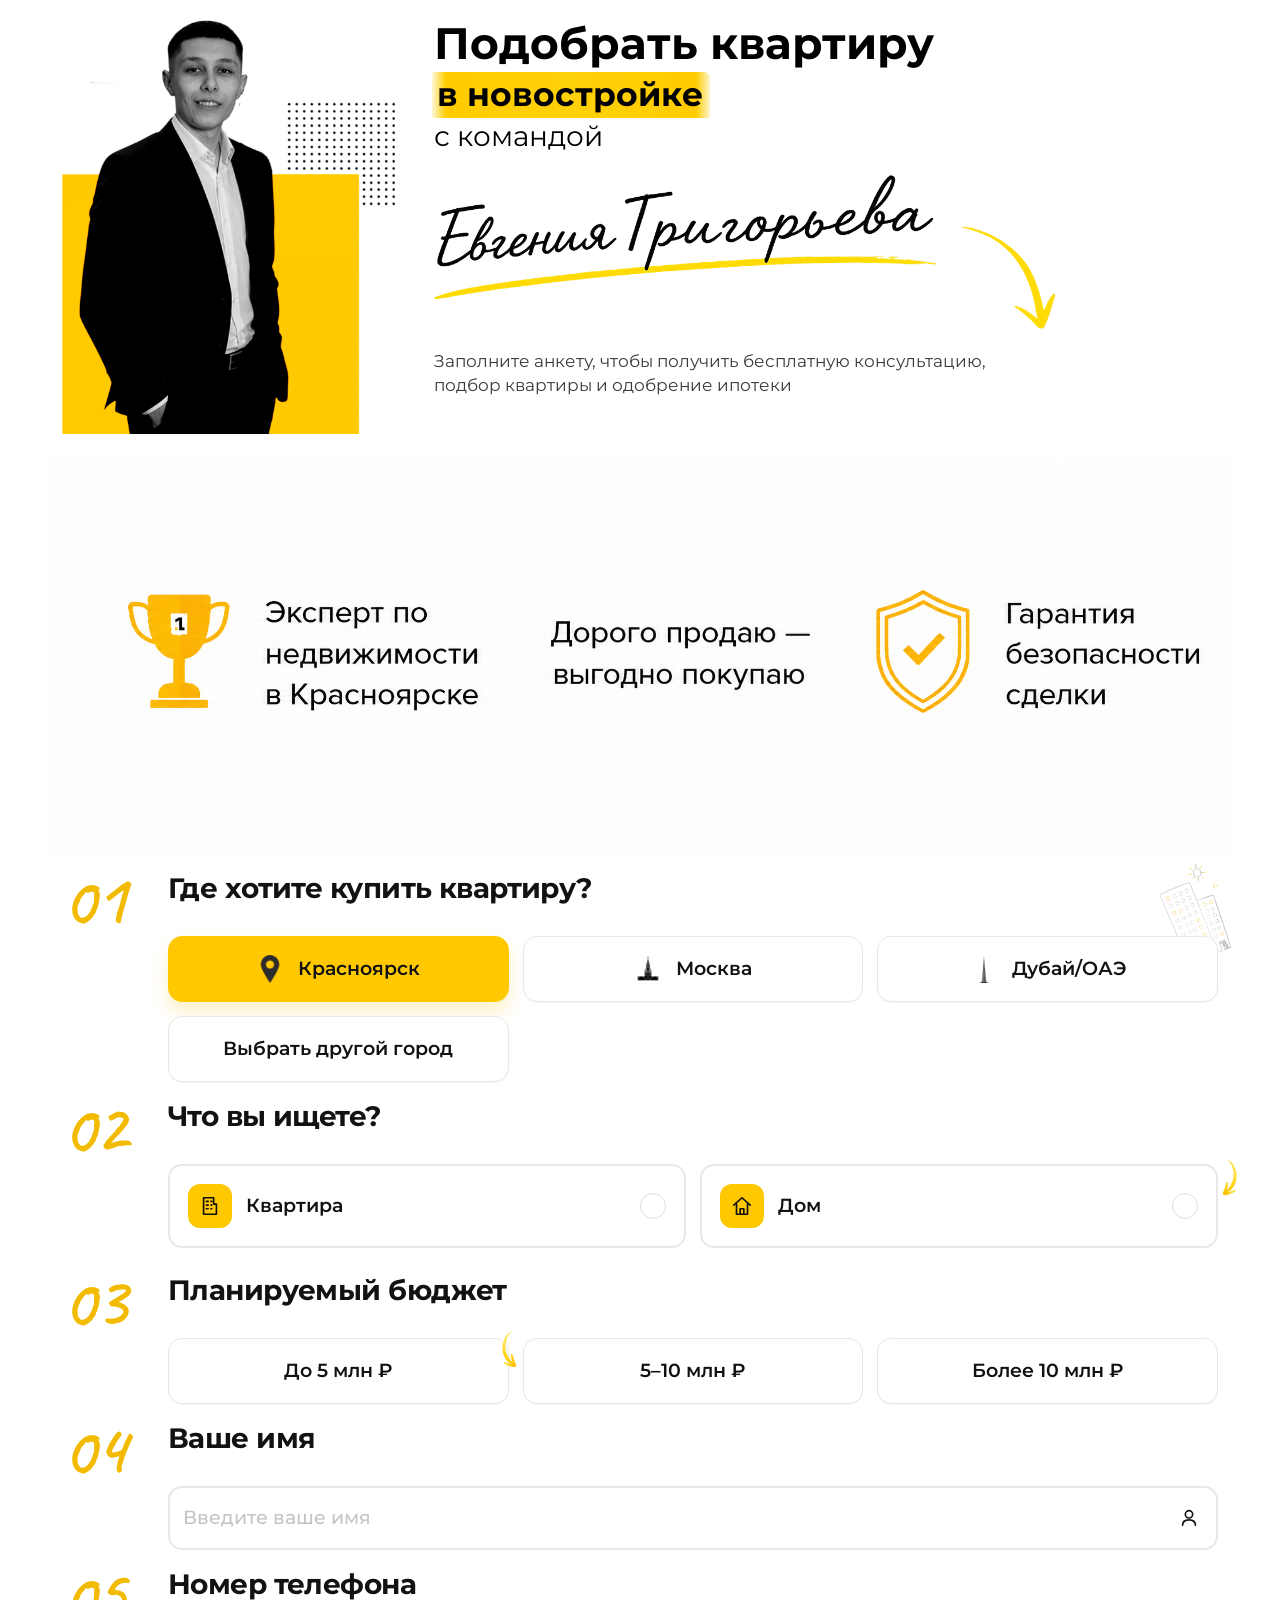
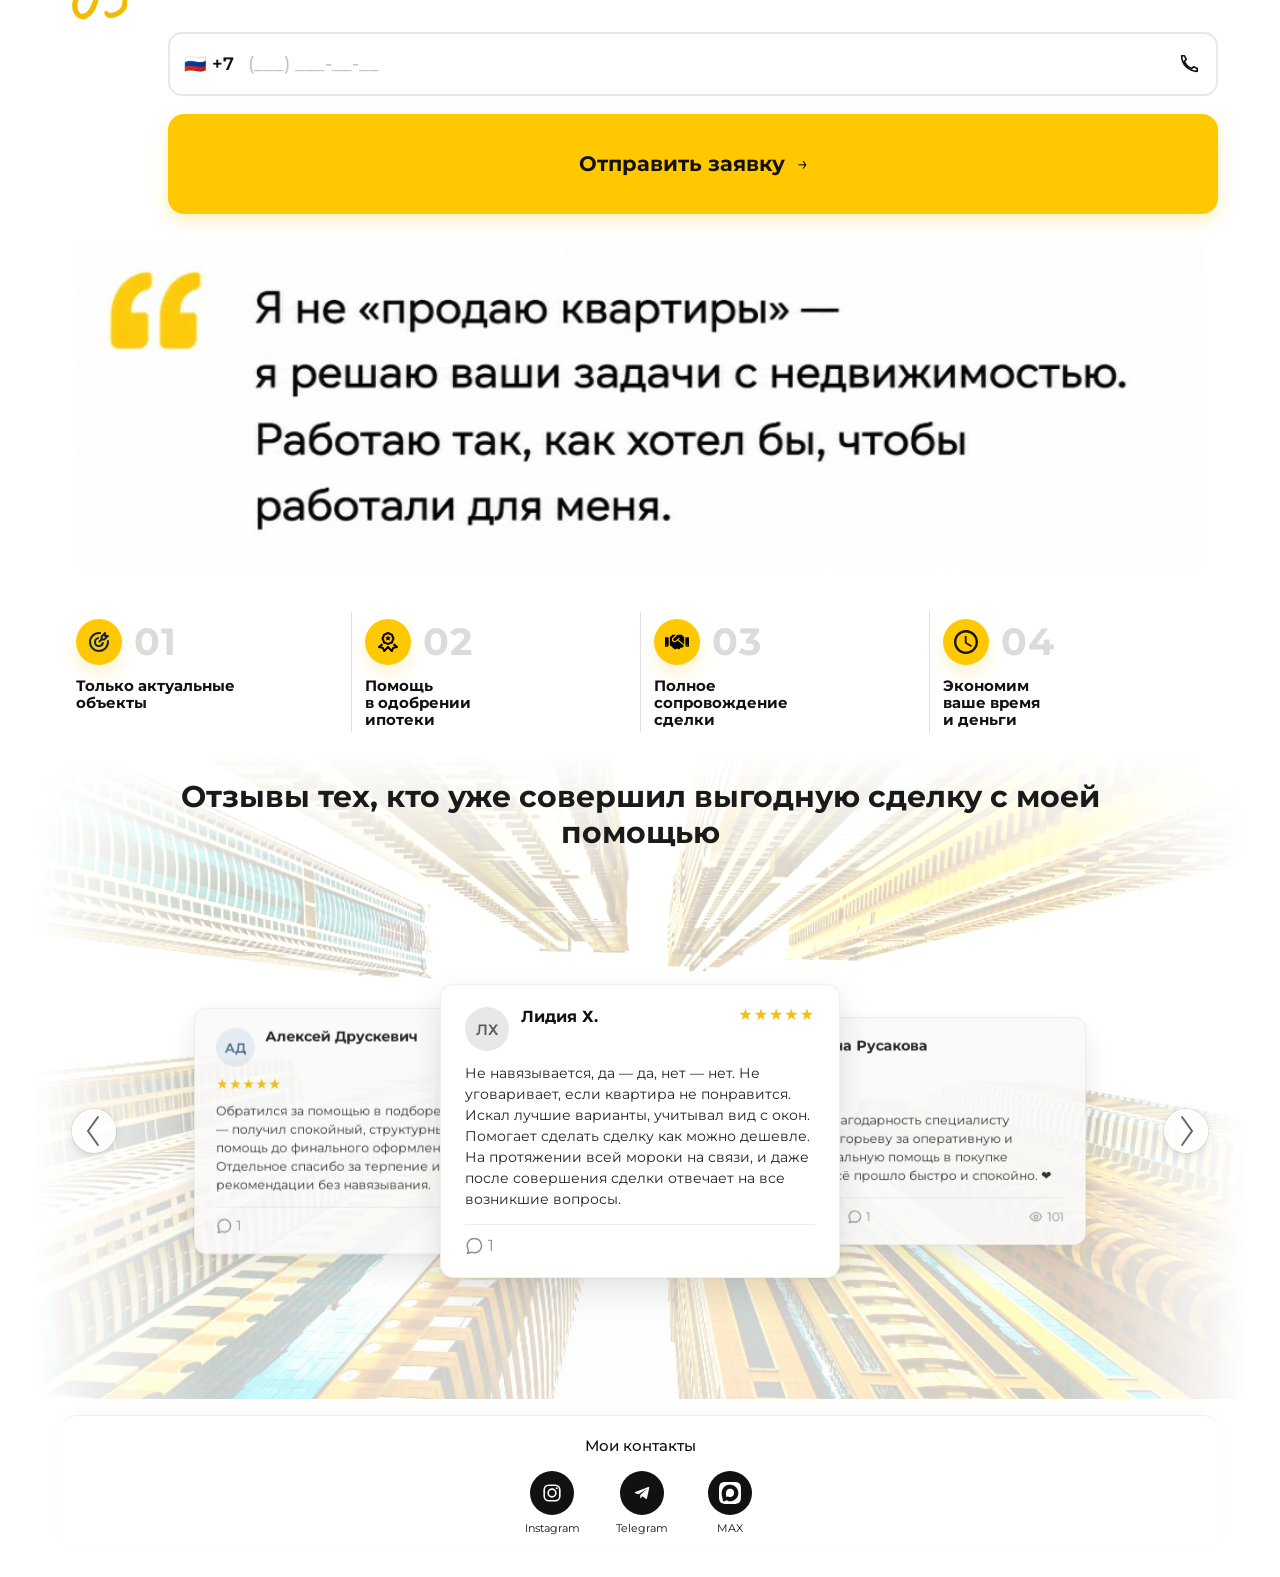
==== index.html @ 6c5fbf61 "Remove unnecessary metadata and timestamps from review cards in index.html; update decorative images" ====
<!doctype html>
<html lang="ru">
  <head>
    <meta charset="UTF-8" />
    <meta name="viewport" content="width=device-width, initial-scale=1" />
    <meta name="theme-color" content="#ffc800" />
    <meta name="apple-mobile-web-app-capable" content="yes" />
    <meta name="apple-mobile-web-app-title" content="agency" />
    <title>Новостройки К</title>
    <link
      rel="icon"
      href="assets/icons/favicon-32x32.png"
      sizes="32x32"
      type="image/png"
    />
    <link
      rel="icon"
      href="assets/icons/favicon-16x16.png"
      sizes="16x16"
      type="image/png"
    />
    <link
      rel="apple-touch-icon"
      href="assets/icons/apple-touch-icon.png"
      sizes="180x180"
    />
    <link rel="manifest" href="manifest.json" />
    <link rel="preconnect" href="https://fonts.bunny.net" />
    <link
      href="https://fonts.bunny.net/css?family=montserrat:400,500,600,700,800|caveat:500,600&display=swap"
      rel="stylesheet"
    />
    <link rel="stylesheet" href="style.css" />
  </head>
  <body>
    <main class="page">
      <section class="hero" aria-label="Вводный блок">
        <img
          src="photo.png"
          class="hero-img"
          alt="Евгений Григорьев, специалист по недвижимости"
        />

        <div class="hero-lead">
          <h1 class="hero-title" id="page-title">
            <span class="hero-title__row hero-title__row--bold"
              >Подобрать квартиру</span
            >
            <span class="hero-title__row">
              <span class="hero-title__mark">в новостройке</span>
            </span>
            <span class="hero-title__row hero-title__row--reg">с командой</span>
          </h1>

          <div class="title-pict">
            <img
              src="title.png"
              class="caption-title"
              width="1086"
              height="270"
              alt="Евгения Григорьева"
            />
          </div>

          <p class="desc">
            Заполните анкету, чтобы получить бесплатную консультацию, подбор
            квартиры и одобрение ипотеки
          </p>
        </div>
      </section>

      <section class="trust-bar" aria-label="Преимущества специалиста">
        <img
          class="trust-bar__img"
          src="assets/decor/trust-bar.png"
          width="1024"
          height="195"
          alt="Эксперт по недвижимости в Красноярске. Работаю в компании №1 — Этажи. Гарантия безопасности сделки."
        />
      </section>

      <div class="layout">
        <form class="quiz" id="quiz-form">
          <input
            type="text"
            name="_gotcha"
            class="honeypot"
            tabindex="-1"
            autocomplete="off"
            aria-hidden="true"
          />
          <section class="question">
            <img
              class="decor decor--building"
              src="assets/decor/building.png"
              alt=""
              aria-hidden="true"
            />
            <div class="question__number">
              01
              <img
                class="question__wave"
                src="assets/decor/wave-line.png"
                alt=""
                aria-hidden="true"
              />
            </div>
            <h2>Где хотите купить квартиру?</h2>
            <div class="options options--stack" data-group="city">
              <button
                class="option is-active"
                type="button"
                data-value="Красноярск"
              >
                <img
                  class="option__icon"
                  src="assets/icons/city-pin.png"
                  width="22"
                  height="22"
                  alt=""
                  aria-hidden="true"
                />
                <span>Красноярск</span>
              </button>
              <button class="option" type="button" data-value="Москва">
                <img
                  class="option__icon"
                  src="assets/icons/city-moscow.png"
                  width="22"
                  height="22"
                  alt=""
                  aria-hidden="true"
                />
                <span>Москва</span>
              </button>
              <button class="option" type="button" data-value="Дубай/ОАЭ">
                <img
                  class="option__icon"
                  src="assets/icons/city-dubai.png"
                  width="22"
                  height="22"
                  alt=""
                  aria-hidden="true"
                />
                <span>Дубай/ОАЭ</span>
              </button>
              <button class="option" type="button" data-value="custom">
                Выбрать другой город
              </button>
              <div class="city-custom" id="city-custom" hidden>
                <div class="city-autocomplete">
                  <input
                    id="city-input"
                    class="city-autocomplete__input"
                    type="text"
                    placeholder="Начните вводить город..."
                    autocomplete="off"
                    aria-autocomplete="list"
                    aria-controls="city-suggestions"
                    aria-expanded="false"
                  />
                  <ul
                    class="city-suggestions"
                    id="city-suggestions"
                    role="listbox"
                    hidden
                  ></ul>
                </div>
              </div>
            </div>
          </section>

          <section class="question question--type">
            <div class="question__number">
              02
              <img
                class="question__wave"
                src="assets/decor/wave-line.png"
                alt=""
                aria-hidden="true"
              />
            </div>
            <h2>Что вы ищете?</h2>
            <div class="options options--cards" data-group="type">
              <div class="type-column">
                <button class="type-card" type="button" data-value="Квартира">
                  <span class="type-card__icon" aria-hidden="true">
                    <svg viewBox="0 0 24 24">
                      <path
                        d="M5 21V3h11v7h3v11H5Zm3-14h2M8 11h2m-2 4h2m3-8h1m-1 4h1m-1 4h1"
                      />
                    </svg>
                  </span>
                  <span>Квартира</span>
                  <span class="radio" aria-hidden="true">
                    <svg viewBox="0 0 20 20">
                      <path
                        fill="currentColor"
                        d="M8.2 13.6 4.9 10.3l1.1-1.1 2.2 2.2 5-5 1.1 1.1-6.1 6.1Z"
                      />
                    </svg>
                  </span>
                </button>
                <div class="type-sub" data-group="type-sub-apartment">
                  <div class="type-sub__inner">
                    <button
                      class="option"
                      type="button"
                      data-value="Вторичное жильё"
                    >
                      Вторичное жильё
                    </button>
                    <button
                      class="option"
                      type="button"
                      data-value="Новостройка"
                    >
                      Новостройка
                    </button>
                  </div>
                </div>
              </div>
              <div class="type-column">
                <button class="type-card" type="button" data-value="Дом">
                  <span class="type-card__icon" aria-hidden="true">
                    <svg viewBox="0 0 24 24">
                      <path d="m3 11 9-8 9 8M6 9v12h12V9M10 21v-6h4v6" />
                    </svg>
                  </span>
                  <span>Дом</span>
                  <span class="radio" aria-hidden="true">
                    <svg viewBox="0 0 20 20">
                      <path
                        fill="currentColor"
                        d="M8.2 13.6 4.9 10.3l1.1-1.1 2.2 2.2 5-5 1.1 1.1-6.1 6.1Z"
                      />
                    </svg>
                  </span>
                  <img
                    class="type-card__arrow type-card__arrow--right"
                    src="assets/decor/arrow.png"
                    alt=""
                    aria-hidden="true"
                  />
                </button>
                <div class="type-sub" data-group="type-sub-house">
                  <div class="type-sub__inner">
                    <button
                      class="option"
                      type="button"
                      data-value="Готовый дом"
                    >
                      Готовый дом
                    </button>
                    <button
                      class="option"
                      type="button"
                      data-value="ИЖС Строительство"
                    >
                      ИЖС Строительство
                    </button>
                  </div>
                </div>
              </div>
            </div>
          </section>

          <section class="question">
            <div class="question__number">
              03
              <img
                class="question__wave"
                src="assets/decor/wave-line.png"
                alt=""
                aria-hidden="true"
              />
            </div>
            <h2>Планируемый бюджет</h2>
            <div class="options options--stack" data-group="budget">
              <button class="option" type="button" data-value="До 5 млн ₽">
                До 5 млн ₽
              </button>
              <div class="budget-option">
                <img
                  class="budget-option__arrow"
                  src="assets/decor/arrow.png"
                  alt=""
                  aria-hidden="true"
                />
                <button class="option" type="button" data-value="5–10 млн ₽">
                  5–10 млн ₽
                </button>
              </div>
              <button class="option" type="button" data-value="Более 10 млн ₽">
                Более 10 млн ₽
              </button>
            </div>
          </section>

          <section class="question question--field">
            <div class="question__number">
              04
              <img
                class="question__wave"
                src="assets/decor/wave-line.png"
                alt=""
                aria-hidden="true"
              />
            </div>
            <h2><label for="name">Ваше имя</label></h2>
            <div class="input-wrap">
              <input
                id="name"
                name="name"
                type="text"
                placeholder="Введите ваше имя"
                autocomplete="name"
                required
              />
              <svg viewBox="0 0 24 24" aria-hidden="true">
                <path
                  d="M12 12a4 4 0 1 0 0-8 4 4 0 0 0 0 8Zm-7 8c0-4 3-6 7-6s7 2 7 6"
                />
              </svg>
            </div>
          </section>

          <section class="question question--field">
            <div class="question__number">
              05
              <img
                class="question__wave"
                src="assets/decor/wave-line.png"
                alt=""
                aria-hidden="true"
              />
            </div>
            <h2><label for="phone">Номер телефона</label></h2>
            <div class="input-wrap input-wrap--phone">
              <span class="flag" aria-hidden="true">🇷🇺</span>
              <span class="prefix">+7</span>
              <input
                id="phone"
                name="phone"
                type="tel"
                placeholder="(___) ___-__-__"
                inputmode="tel"
                autocomplete="tel"
                required
              />
              <svg viewBox="0 0 24 24" aria-hidden="true">
                <path
                  d="M7 3H4c0 9.4 7.6 17 17 17v-3l-4-2-2 2c-3.6-1.4-6.6-4.4-8-8l2-2-2-4Z"
                />
              </svg>
            </div>
          </section>

          <div class="form-actions">
            <button class="submit" type="submit">
              <span>Отправить заявку</span>
              <span aria-hidden="true">→</span>
            </button>
          </div>
        </form>
      </div>

      <section class="quote-card" aria-label="Цитата специалиста">
        <img
          class="quote-card__img"
          src="assets/decor/quote-card.png"
          width="1024"
          height="314"
          alt="Я не «продаю квартиры» — я решаю ваши задачи с недвижимостью. Работаю так, как хотел бы, чтобы работали для меня."
        />
      </section>

      <section class="benefits" aria-label="Преимущества">
        <div class="benefits__grid">
          <div class="benefit">
            <div class="benefit__top">
              <span class="benefit__icon" aria-hidden="true">
                <img
                  src="assets/icons/benefit-01-target.svg"
                  width="22"
                  height="22"
                  alt=""
                />
              </span>
              <span class="benefit__num" aria-hidden="true">01</span>
            </div>
            <div class="benefit__text">Только актуальные<br />объекты</div>
          </div>

          <div class="benefit">
            <div class="benefit__top">
              <span class="benefit__icon" aria-hidden="true">
                <img
                  src="assets/icons/benefit-02-award.svg"
                  width="22"
                  height="22"
                  alt=""
                />
              </span>
              <span class="benefit__num" aria-hidden="true">02</span>
            </div>
            <div class="benefit__text">
              Помощь<br />в одобрении<br />ипотеки
            </div>
          </div>

          <div class="benefit">
            <div class="benefit__top">
              <span class="benefit__icon" aria-hidden="true">
                <img
                  src="assets/icons/benefit-03-handshake.svg"
                  width="22"
                  height="22"
                  alt=""
                />
              </span>
              <span class="benefit__num" aria-hidden="true">03</span>
            </div>
            <div class="benefit__text">
              Полное<br />сопровождение<br />сделки
            </div>
          </div>

          <div class="benefit">
            <div class="benefit__top">
              <span class="benefit__icon" aria-hidden="true">
                <img
                  src="assets/icons/benefit-04-clock.svg"
                  width="22"
                  height="22"
                  alt=""
                />
              </span>
              <span class="benefit__num" aria-hidden="true">04</span>
            </div>
            <div class="benefit__text">
              Экономим<br />ваше время<br />и деньги
            </div>
          </div>
        </div>
      </section>

      <section class="reviews" aria-labelledby="reviews-heading">
        <div class="reviews__shell">
          <div
            class="reviews__bg"
            style="
              background-image: url(&quot;assets/reviews/bg-buildings.png&quot;);
            "
            aria-hidden="true"
          ></div>
          <div class="reviews__overlay" aria-hidden="true"></div>

          <div class="reviews__content">
            <h2 id="reviews-heading" class="reviews__heading">
              Отзывы тех, кто уже совершил выгодную сделку с моей помощью
            </h2>

            <div class="reviews__carousel" data-reviews-carousel>
              <div class="reviews__stage">
                <div
                  class="reviews__viewport"
                  id="reviews-viewport"
                  data-reviews-viewport
                  tabindex="0"
                  role="region"
                  aria-roledescription="carousel"
                  aria-label="Отзывы клиентов"
                >
                  <div class="reviews__track" data-reviews-track>
                    <article
                      class="review-card"
                      data-review-index="0"
                      aria-roledescription="slide"
                    >
                      <header class="review-card__head">
                        <div
                          class="review-card__avatar"
                          style="--avatar-bg: #e8e8e8; --avatar-fg: #5c5c5c"
                        >
                          ЛХ
                        </div>
                        <div class="review-card__who">
                          <div class="review-card__name">Лидия Х.</div>
                        </div>
                        <div
                          class="review-card__stars"
                          aria-label="Оценка 5 из 5"
                        >
                          ★★★★★
                        </div>
                      </header>
                      <p class="review-card__text">
                        Не навязывается, да — да, нет — нет. Не уговаривает,
                        если квартира не понравится. Искал лучшие варианты,
                        учитывал вид с окон. Помогает сделать сделку как можно
                        дешевле. На протяжении всей мороки на связи, и даже
                        после совершения сделки отвечает на все возникшие
                        вопросы.
                      </p>
                      <footer class="review-card__foot">
                        <span class="review-card__comments" aria-hidden="true">
                          <svg
                            width="18"
                            height="18"
                            viewBox="0 0 24 24"
                            fill="none"
                            xmlns="http://www.w3.org/2000/svg"
                            aria-hidden="true"
                          >
                            <path
                              fill-rule="evenodd"
                              clip-rule="evenodd"
                              d="M12.5 3C7.8056 3 4.00002 6.80558 4.00002 11.5C4.00002 13.3106 4.56503 14.9863 5.52839 16.3642C5.65702 16.5482 5.72 16.7701 5.70721 16.9942C5.67939 17.4813 5.61054 18.0464 5.4806 18.6961C5.34675 19.3654 5.17843 19.9417 4.99863 20.4321L8.84213 19.4072C9.04566 19.3529 9.26113 19.3643 9.45781 19.4397C10.401 19.8013 11.4262 20 12.5 20C17.1944 20 21 16.1944 21 11.5C21 6.80558 17.1944 3 12.5 3ZM2.28337 21.3026C2.28497 21.3008 2.28815 21.2973 2.2928 21.292C2.30653 21.2764 2.3331 21.2451 2.36973 21.1972C2.44292 21.1015 2.55663 20.939 2.68837 20.7019C2.95112 20.2289 3.28993 19.4515 3.51944 18.3039C3.60229 17.8896 3.65453 17.5251 3.6852 17.2072C2.61921 15.5638 2.00002 13.6029 2.00002 11.5C2.00002 5.70101 6.70103 1 12.5 1C18.299 1 23 5.70101 23 11.5C23 17.299 18.299 22 12.5 22C11.2942 22 10.1339 21.7963 9.05302 21.4208L3.25769 22.9662C2.82058 23.0828 2.35966 22.8914 2.1337 22.4995C1.91001 22.1115 1.97175 21.6227 2.28337 21.3026Z"
                              fill="currentColor"
                            />
                          </svg>
                          <span>1</span>
                        </span>
                      </footer>
                    </article>

                    <article
                      class="review-card"
                      data-review-index="1"
                      aria-roledescription="slide"
                    >
                      <header class="review-card__head">
                        <div
                          class="review-card__avatar review-card__avatar--light"
                          style="--avatar-bg: #d0d0d0; --avatar-fg: #fff"
                        >
                          Е
                        </div>
                        <div class="review-card__who">
                          <div class="review-card__name">Елена Русакова</div>
                        </div>
                      </header>
                      <div class="review-card__rating-row">
                        <div
                          class="review-card__stars review-card__stars--inline"
                        >
                          ★★★★★
                        </div>
                      </div>
                      <p class="review-card__text">
                        Огромная благодарность специалисту Евгению Григорьеву за
                        оперативную и профессиональную помощь в покупке
                        квартиры. Всё прошло быстро и спокойно. ❤️
                      </p>
                      <footer class="review-card__foot review-card__foot--rich">
                        <button
                          type="button"
                          class="review-card__chip"
                          disabled
                        >
                          <svg
                            width="16"
                            height="16"
                            viewBox="0 0 24 24"
                            fill="none"
                            stroke="currentColor"
                            stroke-width="1.6"
                          >
                            <path
                              stroke-linecap="round"
                              stroke-linejoin="round"
                              d="M14 9V5a3 3 0 0 0-3-3l-4 9v11h11.28a2 2 0 0 0 2-1.7l1.38-9a2 2 0 0 0-2-2.3z"
                            />
                            <path
                              stroke-linecap="round"
                              stroke-linejoin="round"
                              d="M7 22H4a2 2 0 0 1-2-2v-7a2 2 0 0 1 2-2h3"
                            />
                          </svg>
                          Полезно
                        </button>
                        <span class="review-card__stat">
                          <svg
                            width="16"
                            height="16"
                            viewBox="0 0 24 24"
                            fill="none"
                            xmlns="http://www.w3.org/2000/svg"
                            aria-hidden="true"
                          >
                            <path
                              fill-rule="evenodd"
                              clip-rule="evenodd"
                              d="M12.5 3C7.8056 3 4.00002 6.80558 4.00002 11.5C4.00002 13.3106 4.56503 14.9863 5.52839 16.3642C5.65702 16.5482 5.72 16.7701 5.70721 16.9942C5.67939 17.4813 5.61054 18.0464 5.4806 18.6961C5.34675 19.3654 5.17843 19.9417 4.99863 20.4321L8.84213 19.4072C9.04566 19.3529 9.26113 19.3643 9.45781 19.4397C10.401 19.8013 11.4262 20 12.5 20C17.1944 20 21 16.1944 21 11.5C21 6.80558 17.1944 3 12.5 3ZM2.28337 21.3026C2.28497 21.3008 2.28815 21.2973 2.2928 21.292C2.30653 21.2764 2.3331 21.2451 2.36973 21.1972C2.44292 21.1015 2.55663 20.939 2.68837 20.7019C2.95112 20.2289 3.28993 19.4515 3.51944 18.3039C3.60229 17.8896 3.65453 17.5251 3.6852 17.2072C2.61921 15.5638 2.00002 13.6029 2.00002 11.5C2.00002 5.70101 6.70103 1 12.5 1C18.299 1 23 5.70101 23 11.5C23 17.299 18.299 22 12.5 22C11.2942 22 10.1339 21.7963 9.05302 21.4208L3.25769 22.9662C2.82058 23.0828 2.35966 22.8914 2.1337 22.4995C1.91001 22.1115 1.97175 21.6227 2.28337 21.3026Z"
                              fill="currentColor"
                            />
                          </svg>
                          1
                        </span>
                        <span class="review-card__stat review-card__stat--push">
                          <svg
                            width="16"
                            height="16"
                            viewBox="0 0 24 24"
                            fill="none"
                            stroke="currentColor"
                            stroke-width="1.6"
                          >
                            <path
                              d="M2 12s4-7 10-7 10 7 10 7-4 7-10 7-10-7-10-7Z"
                            />
                            <circle cx="12" cy="12" r="3" />
                          </svg>
                          101
                        </span>
                      </footer>
                    </article>

                    <article
                      class="review-card"
                      data-review-index="2"
                      aria-roledescription="slide"
                    >
                      <header class="review-card__head">
                        <div
                          class="review-card__avatar"
                          style="--avatar-bg: #f0f0f0; --avatar-fg: #757575"
                        >
                          МВ
                        </div>
                        <div class="review-card__who">
                          <div class="review-card__name">Максим В.</div>
                        </div>
                        <div
                          class="review-card__stars"
                          aria-label="Оценка 5 из 5"
                        >
                          ★★★★★
                        </div>
                      </header>
                      <p class="review-card__text">
                        Всё чётко, по делу и без лишней суеты. Помогли быстро
                        сузить выбор, согласовали просмотры и довели сделку до
                        результата, который мы хотели. Рекомендую.
                      </p>
                      <footer class="review-card__foot">
                        <span class="review-card__comments" aria-hidden="true">
                          <svg
                            width="18"
                            height="18"
                            viewBox="0 0 24 24"
                            fill="none"
                            xmlns="http://www.w3.org/2000/svg"
                            aria-hidden="true"
                          >
                            <path
                              fill-rule="evenodd"
                              clip-rule="evenodd"
                              d="M12.5 3C7.8056 3 4.00002 6.80558 4.00002 11.5C4.00002 13.3106 4.56503 14.9863 5.52839 16.3642C5.65702 16.5482 5.72 16.7701 5.70721 16.9942C5.67939 17.4813 5.61054 18.0464 5.4806 18.6961C5.34675 19.3654 5.17843 19.9417 4.99863 20.4321L8.84213 19.4072C9.04566 19.3529 9.26113 19.3643 9.45781 19.4397C10.401 19.8013 11.4262 20 12.5 20C17.1944 20 21 16.1944 21 11.5C21 6.80558 17.1944 3 12.5 3ZM2.28337 21.3026C2.28497 21.3008 2.28815 21.2973 2.2928 21.292C2.30653 21.2764 2.3331 21.2451 2.36973 21.1972C2.44292 21.1015 2.55663 20.939 2.68837 20.7019C2.95112 20.2289 3.28993 19.4515 3.51944 18.3039C3.60229 17.8896 3.65453 17.5251 3.6852 17.2072C2.61921 15.5638 2.00002 13.6029 2.00002 11.5C2.00002 5.70101 6.70103 1 12.5 1C18.299 1 23 5.70101 23 11.5C23 17.299 18.299 22 12.5 22C11.2942 22 10.1339 21.7963 9.05302 21.4208L3.25769 22.9662C2.82058 23.0828 2.35966 22.8914 2.1337 22.4995C1.91001 22.1115 1.97175 21.6227 2.28337 21.3026Z"
                              fill="currentColor"
                            />
                          </svg>
                          <span>1</span>
                        </span>
                      </footer>
                    </article>

                    <article
                      class="review-card"
                      data-review-index="3"
                      aria-roledescription="slide"
                    >
                      <header class="review-card__head">
                        <div
                          class="review-card__avatar review-card__avatar--light"
                          style="--avatar-bg: #cfcfcf; --avatar-fg: #fff"
                        >
                          Т
                        </div>
                        <div class="review-card__who review-card__who--grow">
                          <div class="review-card__name">Татьяна Краус</div>
                        </div>
                      </header>
                      <div
                        class="review-card__stars review-card__stars--block"
                        aria-label="Оценка 5 из 5"
                      >
                        ★★★★★
                      </div>
                      <p class="review-card__text">
                        Большое спасибо Евгению Александровичу Григорьеву и
                        агентству «Этажи» за успешную продажу квартиры:
                        грамотная оценка объекта, понятная стратегия и
                        сопровождение на каждом шаге.
                      </p>
                    </article>

                    <article
                      class="review-card"
                      data-review-index="4"
                      aria-roledescription="slide"
                    >
                      <header class="review-card__head">
                        <div
                          class="review-card__avatar"
                          style="--avatar-bg: #e8eef5; --avatar-fg: #3d5a80"
                        >
                          АД
                        </div>
                        <div class="review-card__who">
                          <div class="review-card__name">Алексей Друскевич</div>
                        </div>
                      </header>
                      <div class="review-card__rating-row">
                        <div
                          class="review-card__stars review-card__stars--inline"
                        >
                          ★★★★★
                        </div>
                      </div>
                      <p class="review-card__text">
                        Обратился за помощью в подборе квартиры — получил
                        спокойный, структурный подход и помощь до финального
                        оформления. Отдельное спасибо за терпение и честные
                        рекомендации без навязывания.
                      </p>
                      <footer class="review-card__foot">
                        <span class="review-card__comments" aria-hidden="true">
                          <svg
                            width="18"
                            height="18"
                            viewBox="0 0 24 24"
                            fill="none"
                            xmlns="http://www.w3.org/2000/svg"
                            aria-hidden="true"
                          >
                            <path
                              fill-rule="evenodd"
                              clip-rule="evenodd"
                              d="M12.5 3C7.8056 3 4.00002 6.80558 4.00002 11.5C4.00002 13.3106 4.56503 14.9863 5.52839 16.3642C5.65702 16.5482 5.72 16.7701 5.70721 16.9942C5.67939 17.4813 5.61054 18.0464 5.4806 18.6961C5.34675 19.3654 5.17843 19.9417 4.99863 20.4321L8.84213 19.4072C9.04566 19.3529 9.26113 19.3643 9.45781 19.4397C10.401 19.8013 11.4262 20 12.5 20C17.1944 20 21 16.1944 21 11.5C21 6.80558 17.1944 3 12.5 3ZM2.28337 21.3026C2.28497 21.3008 2.28815 21.2973 2.2928 21.292C2.30653 21.2764 2.3331 21.2451 2.36973 21.1972C2.44292 21.1015 2.55663 20.939 2.68837 20.7019C2.95112 20.2289 3.28993 19.4515 3.51944 18.3039C3.60229 17.8896 3.65453 17.5251 3.6852 17.2072C2.61921 15.5638 2.00002 13.6029 2.00002 11.5C2.00002 5.70101 6.70103 1 12.5 1C18.299 1 23 5.70101 23 11.5C23 17.299 18.299 22 12.5 22C11.2942 22 10.1339 21.7963 9.05302 21.4208L3.25769 22.9662C2.82058 23.0828 2.35966 22.8914 2.1337 22.4995C1.91001 22.1115 1.97175 21.6227 2.28337 21.3026Z"
                              fill="currentColor"
                            />
                          </svg>
                          <span>1</span>
                        </span>
                      </footer>
                    </article>
                  </div>
                </div>
                <button
                  type="button"
                  class="reviews__arrow reviews__arrow--prev"
                  aria-label="Предыдущий отзыв"
                  data-reviews-prev
                >
                  <svg
                    width="20"
                    height="36"
                    viewBox="0 0 20 36"
                    aria-hidden="true"
                  >
                    <path
                      fill="none"
                      stroke="currentColor"
                      stroke-width="2"
                      stroke-linecap="round"
                      d="M14 4 4 18l10 14"
                    />
                  </svg>
                </button>
                <button
                  type="button"
                  class="reviews__arrow reviews__arrow--next"
                  aria-label="Следующий отзыв"
                  data-reviews-next
                >
                  <svg
                    width="20"
                    height="36"
                    viewBox="0 0 20 36"
                    aria-hidden="true"
                  >
                    <path
                      fill="none"
                      stroke="currentColor"
                      stroke-width="2"
                      stroke-linecap="round"
                      d="M6 4l10 14-10 14"
                    />
                  </svg>
                </button>
              </div>
            </div>
          </div>
        </div>
      </section>

      <footer class="contacts">
        <p>Мои контакты</p>
        <div class="contacts__links">
          <a
            href="https://www.instagram.com/griga.www?igsh=MWxxYXZmc2V1cG5lMA%3D%3D&utm_source=qr"
            target="_blank"
            rel="noopener"
            aria-label="Instagram"
          >
            <span class="contacts__badge" aria-hidden="true">
              <svg viewBox="0 0 24 24">
                <rect x="3.5" y="3.5" width="17" height="17" rx="5" />
                <circle cx="12" cy="12" r="4.2" />
                <circle cx="17.2" cy="6.8" r="1.1" fill="#fff" stroke="none" />
              </svg>
            </span>
            <small>Instagram</small>
          </a>
          <a
            href="https://t.me/grigakrsk"
            target="_blank"
            rel="noopener"
            aria-label="Telegram"
          >
            <span class="contacts__badge" aria-hidden="true">
              <svg
                class="contacts__logo-svg"
                viewBox="0 0 24 24"
                aria-hidden="true"
              >
                <path
                  fill="#fff"
                  d="M9.993 17.854 10.129 14.2l6.916-6.228c.262-.238-.057-.366-.403-.146l-8.404 5.453-3.624-1.13c-.79-.245-.805-.79.172-1.176l14.053-5.422c.656-.247 1.233.153 1.007.958l-2.389 11.222c-.175.786-.647 1.002-1.321.621l-3.646-2.686-1.762 1.728c-.196.197-.362.362-.736.362Z"
                />
              </svg>
            </span>
            <small>Telegram</small>
          </a>
          <a
            href="https://max.ru/u/f9LHodD0cOIeSf3kQvcfBIMm-kTfbRgroxOXZER1LPH009gkMyATjc9xUJU"
            target="_blank"
            rel="noopener"
            aria-label="MAX"
          >
            <span class="contacts__badge" aria-hidden="true">
              <img
                class="contacts__logo"
                src="assets/icons/social/max-logo.svg"
                alt=""
              />
            </span>
            <small>MAX</small>
          </a>
        </div>
      </footer>
    </main>

    <div class="toast" role="status" aria-live="polite"></div>

    <script src="config.js"></script>
    <script>
      const FORM_ENDPOINT =
        window.APP_CONFIG?.FORM_ENDPOINT || "https://formspree.io/f/mojgarrv";

      function formatFormspreeError(errorText) {
        if (!errorText) return "Не удалось отправить. Попробуйте ещё раз";
        if (errorText.includes("reCAPTCHA")) {
          return "Formspree всё ещё требует reCAPTCHA для формы mojgarrv. Откройте именно эту форму → Settings → CAPTCHA → выключите → Save";
        }
        if (errorText.includes("Turnstile")) {
          return "Formspree требует Turnstile. Либо отключите CAPTCHA, либо подключите Cloudflare Turnstile";
        }
        return errorText;
      }

      const selections = {
        city: "Красноярск",
        type: null,
        typeSub: null,
        budget: null,
      };

      const typeGroup = document.querySelector('[data-group="type"]');
      const typeSubApartment = document.querySelector(
        '[data-group="type-sub-apartment"]',
      );
      const typeSubHouse = document.querySelector(
        '[data-group="type-sub-house"]',
      );

      function clearTypeSubSelection() {
        [typeSubApartment, typeSubHouse].forEach((group) => {
          group
            ?.querySelectorAll("button")
            .forEach((item) => item.classList.remove("is-active"));
        });
        selections.typeSub = null;
      }

      typeGroup.addEventListener("click", (event) => {
        const button = event.target.closest(".type-card[data-value]");
        if (!button) return;

        const prevType = selections.type;
        typeGroup
          .querySelectorAll(".type-card")
          .forEach((item) => item.classList.remove("is-active"));
        button.classList.add("is-active");
        selections.type = button.dataset.value;
        if (prevType !== selections.type) {
          clearTypeSubSelection();
        }
      });

      const cityGroup = document.querySelector('[data-group="city"]');
      const cityCustom = document.getElementById("city-custom");
      const cityInput = document.getElementById("city-input");
      const citySuggestions = document.getElementById("city-suggestions");
      let cityMode = "preset";
      let citySearchTimer;
      let citySearchRequest = 0;

      const CITY_OSM_TYPES = new Set([
        "city",
        "town",
        "village",
        "hamlet",
        "locality",
        "municipality",
        "borough",
        "suburb",
      ]);

      function formatCityLabel(properties) {
        const parts = [properties.name];
        if (properties.state && properties.state !== properties.name) {
          parts.push(properties.state);
        }
        if (properties.country) {
          parts.push(properties.country);
        }
        return parts.join(", ");
      }

      function hideCitySuggestions() {
        citySuggestions.hidden = true;
        citySuggestions.replaceChildren();
        cityInput.setAttribute("aria-expanded", "false");
      }

      function setCustomCity(value) {
        cityInput.value = value;
        selections.city = value.trim();
      }

      function showCustomCityField() {
        cityMode = "custom";
        cityCustom.hidden = false;
        cityInput.required = true;
        setCustomCity(cityInput.value);
        cityInput.focus();
      }

      function hideCustomCityField() {
        cityMode = "preset";
        cityCustom.hidden = true;
        cityInput.required = false;
        cityInput.value = "";
        hideCitySuggestions();
      }

      function renderCitySuggestions(items) {
        citySuggestions.replaceChildren();
        if (!items.length) {
          hideCitySuggestions();
          return;
        }

        const seen = new Set();
        items.forEach((item) => {
          const label = formatCityLabel(item.properties);
          if (!label || seen.has(label)) return;
          seen.add(label);

          const option = document.createElement("li");
          option.className = "city-suggestions__item";
          option.setAttribute("role", "option");
          const name = document.createElement("span");
          name.className = "city-suggestions__name";
          name.textContent = label;
          option.append(name);
          option.addEventListener("mousedown", (event) => {
            event.preventDefault();
            setCustomCity(label);
            hideCitySuggestions();
          });
          citySuggestions.appendChild(option);
        });

        citySuggestions.hidden = citySuggestions.childElementCount === 0;
        cityInput.setAttribute(
          "aria-expanded",
          citySuggestions.hidden ? "false" : "true",
        );
      }

      async function searchCities(query) {
        const requestId = ++citySearchRequest;
        try {
          const response = await fetch(
            `https://photon.komoot.io/api/?q=${encodeURIComponent(query)}&limit=15`,
          );
          if (!response.ok) return;
          const data = await response.json();
          if (requestId !== citySearchRequest) return;

          let items = (data.features || []).filter((feature) =>
            CITY_OSM_TYPES.has(feature.properties?.osm_value),
          );
          if (!items.length) {
            items = (data.features || []).filter(
              (feature) => feature.properties?.name,
            );
          }
          renderCitySuggestions(items);
        } catch {
          if (requestId === citySearchRequest) hideCitySuggestions();
        }
      }

      cityGroup.addEventListener("click", (event) => {
        const button = event.target.closest("button[data-value]");
        if (!button) return;

        cityGroup
          .querySelectorAll("button")
          .forEach((item) => item.classList.remove("is-active"));
        button.classList.add("is-active");

        if (button.dataset.value === "custom") {
          showCustomCityField();
          return;
        }

        hideCustomCityField();
        selections.city = button.dataset.value;
      });

      cityInput.addEventListener("input", () => {
        setCustomCity(cityInput.value);
        const query = cityInput.value.trim();
        window.clearTimeout(citySearchTimer);

        if (query.length < 2) {
          citySearchRequest += 1;
          hideCitySuggestions();
          return;
        }

        citySearchTimer = window.setTimeout(() => searchCities(query), 300);
      });

      cityInput.addEventListener("blur", () => {
        window.setTimeout(hideCitySuggestions, 150);
      });

      document
        .querySelectorAll(
          "[data-group]:not([data-group='city']):not([data-group='type'])",
        )
        .forEach((group) => {
          group.addEventListener("click", (event) => {
            const button = event.target.closest("button[data-value]");
            if (!button) return;
            group
              .querySelectorAll("button")
              .forEach((item) => item.classList.remove("is-active"));
            button.classList.add("is-active");
            if (group.dataset.group.startsWith("type-sub")) {
              selections.typeSub = button.dataset.value;
              return;
            }
            selections[group.dataset.group] = button.dataset.value;
          });
        });

      const phone = document.querySelector("#phone");
      phone.addEventListener("input", () => {
        let digits = phone.value.replace(/\D/g, "");
        if (digits.length > 10 && /^[78]/.test(digits))
          digits = digits.slice(1);
        digits = digits.slice(0, 10);
        const parts = [
          digits.slice(0, 3),
          digits.slice(3, 6),
          digits.slice(6, 8),
          digits.slice(8, 10),
        ];
        phone.value = !digits
          ? ""
          : `(${parts[0]}${digits.length > 3 ? `) ${parts[1]}` : ""}${digits.length > 6 ? `-${parts[2]}` : ""}${digits.length > 8 ? `-${parts[3]}` : ""}`;
      });

      document
        .querySelector("#quiz-form")
        .addEventListener("submit", async (event) => {
          event.preventDefault();
          const form = event.currentTarget;
          if (cityMode === "custom") {
            const customCity = cityInput.value.trim();
            if (!customCity) {
              cityInput.focus();
              toast.textContent = "Введите город";
              toast.classList.add("is-visible");
              window.setTimeout(
                () => toast.classList.remove("is-visible"),
                3500,
              );
              return;
            }
            selections.city = customCity;
          }
          const toast = document.querySelector(".toast");
          if (!selections.type) {
            toast.textContent = "Выберите, что вы ищете";
            toast.classList.add("is-visible");
            window.setTimeout(() => toast.classList.remove("is-visible"), 3500);
            return;
          }
          if (!selections.typeSub) {
            toast.textContent = "Уточните тип недвижимости";
            toast.classList.add("is-visible");
            window.setTimeout(() => toast.classList.remove("is-visible"), 3500);
            return;
          }
          if (!selections.budget) {
            toast.textContent = "Выберите бюджет";
            toast.classList.add("is-visible");
            window.setTimeout(() => toast.classList.remove("is-visible"), 3500);
            return;
          }
          if (!form.reportValidity()) return;
          const submit = form.querySelector(".submit");
          submit.disabled = true;
          submit.firstElementChild.textContent = "Отправляем...";

          const payload = new FormData(form);
          payload.set("_subject", "Новая заявка с сайта — подбор квартиры");
          payload.set("Имя", form.querySelector("#name").value.trim());
          payload.set("Телефон", `+7 ${phone.value}`);
          payload.set("Город", selections.city);
          payload.set("Что ищут", `${selections.type} — ${selections.typeSub}`);
          payload.set("Бюджет", selections.budget);

          try {
            const response = await fetch(FORM_ENDPOINT, {
              method: "POST",
              body: payload,
              headers: { Accept: "application/json" },
            });

            const result = await response.json().catch(() => ({}));
            if (!response.ok) {
              throw new Error(result.error || "submit failed");
            }
            window.location.href = "success.html";
            return;
          } catch (error) {
            const message =
              error instanceof Error && error.message
                ? formatFormspreeError(error.message)
                : "Не удалось отправить. Попробуйте ещё раз";
            toast.textContent = message;
            toast.classList.add("is-visible");
          } finally {
            submit.disabled = false;
            submit.firstElementChild.textContent = "Отправить заявку";
            window.setTimeout(() => toast.classList.remove("is-visible"), 3500);
          }
        });

      function initReviewsCarousel() {
        const root = document.querySelector("[data-reviews-carousel]");
        if (!root) return;

        const track = root.querySelector("[data-reviews-track]");
        const viewport = root.querySelector("[data-reviews-viewport]");
        const prevBtn = root.querySelector("[data-reviews-prev]");
        const nextBtn = root.querySelector("[data-reviews-next]");
        const cards = track
          ? Array.from(track.querySelectorAll(".review-card"))
          : [];
        const total = cards.length;
        if (!track || !viewport || total === 0) return;

        let active = 0;

        function mod(i) {
          return ((i % total) + total) % total;
        }

        function isMobileMode() {
          return window.matchMedia("(max-width: 767px)").matches;
        }

        function applyDesktopClasses() {
          const leftI = mod(active - 1);
          const rightI = mod(active + 1);
          cards.forEach((el, i) => {
            el.classList.remove(
              "review-card--left",
              "review-card--center",
              "review-card--right",
              "review-card--hidden",
            );
            if (i === active) el.classList.add("review-card--center");
            else if (i === leftI) el.classList.add("review-card--left");
            else if (i === rightI) el.classList.add("review-card--right");
            else el.classList.add("review-card--hidden");
          });
        }

        function scrollToActiveMobile() {
          const card = cards[active];
          if (!card) return;
          const target =
            card.offsetLeft - (viewport.clientWidth - card.offsetWidth) / 2;
          viewport.scrollTo({ left: Math.max(0, target), behavior: "smooth" });
        }

        function sync() {
          if (isMobileMode()) {
            cards.forEach((el) =>
              el.classList.remove(
                "review-card--left",
                "review-card--center",
                "review-card--right",
                "review-card--hidden",
              ),
            );
            scrollToActiveMobile();
          } else {
            applyDesktopClasses();
          }
        }

        function step(delta) {
          active = mod(active + delta);
          sync();
        }

        if (!prevBtn || !nextBtn) return;

        prevBtn.addEventListener("click", () => step(-1));
        nextBtn.addEventListener("click", () => step(1));

        let scrollEndTimer = 0;
        viewport.addEventListener(
          "scroll",
          () => {
            if (!isMobileMode()) return;
            window.clearTimeout(scrollEndTimer);
            scrollEndTimer = window.setTimeout(() => {
              const r = viewport.getBoundingClientRect();
              const mid = r.left + r.width / 2;
              let best = 0;
              let bestDist = Infinity;
              cards.forEach((c, i) => {
                const cx = c.getBoundingClientRect().left + c.offsetWidth / 2;
                const d = Math.abs(cx - mid);
                if (d < bestDist) {
                  bestDist = d;
                  best = i;
                }
              });
              active = best;
            }, 120);
          },
          { passive: true },
        );

        viewport.addEventListener("keydown", (ev) => {
          if (ev.key === "ArrowLeft") {
            ev.preventDefault();
            step(-1);
          } else if (ev.key === "ArrowRight") {
            ev.preventDefault();
            step(1);
          }
        });

        window.addEventListener("resize", () => sync());
        sync();
      }

      document.addEventListener("DOMContentLoaded", initReviewsCarousel);
    </script>
  </body>
</html>
---- style.css ----
:root {
  --yellow: #ffc800;
  --yellow-deep: #f2bb00;
  --ink: #121212;
  --muted: #777;
  --surface: #f6f6f6;
  --line: #e8e8e8;
  font-synthesis: none;
}

*,
*::before,
*::after {
  box-sizing: border-box;
}

html {
  scroll-behavior: smooth;
}

body {
  margin: 0;
  min-width: 320px;
  overflow-x: hidden;
  color: var(--ink);
  background: #fff;
  font-family: "Montserrat", system-ui, -apple-system, "Segoe UI", Roboto, sans-serif;
  -webkit-font-smoothing: antialiased;
}

button,
input {
  font: inherit;
}

button,
a {
  -webkit-tap-highlight-color: transparent;
}

.page {
  width: min(100%, 520px);
  margin: 0 auto;
  padding: 0 28px 24px;
}

.page > .hero {
  width: min(100vw, 1200px);
  margin-inline: calc((100% - min(100vw, 1200px)) / 2);
  padding: 20px 22px 0;
  margin-bottom: 18px;
  box-sizing: border-box;
}

.hero {
  display: grid;
  grid-template-columns: minmax(72px, clamp(88px, 30vw, 300px)) minmax(0, 1fr);
  column-gap: clamp(8px, 2vw, 20px);
  align-items: start;
}

.hero-img {
  display: block;
  width: auto;
  max-width: 100%;
  height: auto;
  margin: 0;
  align-self: start;
  justify-self: start;
  object-fit: contain;
  object-position: left top;
}

.hero-lead {
  display: flex;
  flex-direction: column;
  align-items: flex-start;
  justify-content: flex-start;
  position: relative;
  margin-bottom: 0;
  min-height: 0;
  min-width: 0;
  max-width: 640px;
}

.hero-title {
  display: flex;
  flex-direction: column;
  align-items: stretch;
  gap: 0.08em;
  margin: 0 0 8px;
  font-size: clamp(14px, 3.8vw, 20px);
  line-height: 1.12;
  color: #000;
  text-align: left;
}

.hero-title__row {
  display: flex;
  align-items: baseline;
  width: 100%;
  font-size: clamp(15px, 4vw, 22px);
}

.hero-title__row--bold {
  font-weight: 700;
  padding-top: 0;
}

.hero-title__row--reg {
  font-weight: 400;
  font-size: clamp(12px, 3.2vw, 18px);
}

.hero-title__mark {
  display: inline-flex;
  width: fit-content;
  font-weight: 700;
  color: #000;
  font-size: clamp(13px, 3.6vw, 20px);
  background: linear-gradient(
    90deg,
    rgba(255, 210, 0, 0.15) 0%,
    #ffcc00 5%,
    #ffd10a 50%,
    #ffcc00 95%,
    rgba(255, 210, 0, 0.2) 100%
  );
  padding: 0.12em 0.22em 0.14em 0.14em;
  margin: 0 0 0 -0.06em;
  border-radius: 0.1em 0.18em 0.1em 0.08em;
  box-decoration-break: clone;
  -webkit-box-decoration-break: clone;
}

.title-pict {
  display: block;
  width: 100%;
  line-height: 0;
}

.caption-title {
  display: block;
  width: 100%;
  max-width: 100%;
  height: auto;
  margin: 0;
  object-fit: contain;
  object-position: left top;
}

.desc {
  color: #3a3a3a;
  font-size: clamp(12px, 3.1vw, 15px);
  line-height: 1.3;
  max-width: none;
  margin: 6px 0 0;
}

.trust-bar {
  width: min(100vw, 1200px);
  margin-inline: calc((100% - min(100vw, 1200px)) / 2);
  margin-bottom: 16px;
  padding: 0 8px;
  box-sizing: border-box;
  overflow: hidden;
  border-radius: 12px;
  background: #fff;
}

.trust-bar__img {
  display: block;
  width: 100%;
  height: auto;
  border: none;
  border-radius: 0;
}

@media (min-width: 768px) {
  .hero {
    grid-template-columns: minmax(180px, clamp(200px, 26vw, 340px)) minmax(0, 1fr);
    align-items: start;
    margin-bottom: 24px;
  }

  .hero-img {
    width: auto;
    max-width: 100%;
    height: auto;
    max-height: clamp(260px, 36vw, 440px);
    object-fit: contain;
    object-position: left top;
  }

  .hero-lead {
    justify-content: flex-start;
    align-self: start;
    padding: 0 0 clamp(16px, 2.5vw, 32px) clamp(8px, 1.5vw, 20px);
    width: 100%;
  }

  .hero-title {
    font-size: clamp(32px, 3.2vw, 46px);
    margin-bottom: clamp(14px, 2vw, 22px);
  }

  .hero-title__row {
    font-size: clamp(34px, 3.4vw, 50px);
  }

  .hero-title__row--reg {
    font-size: clamp(24px, 2.2vw, 36px);
  }

  .hero-title__mark {
    font-size: clamp(28px, 2.6vw, 44px);
  }

  .desc {
    font-size: clamp(17px, 1.35vw, 19px);
    line-height: 1.4;
    margin-top: clamp(12px, 1.8vw, 20px);
  }
}

@media (min-width: 400px) and (max-width: 800px) {
  .hero {
    align-items: start;
  }

  .hero-img {
    object-fit: contain;
    object-position: left top;
    max-height: clamp(220px, 50vw, 400px);
  }

  .hero-lead {
    min-height: 0;
    justify-content: flex-start;
  }
}

@media (max-width: 420px) {
  .page > .hero {
    padding: 14px 8px 0;
  }

  .hero {
    grid-template-columns: minmax(64px, clamp(76px, 38vw, 200px)) minmax(0, 1fr);
    column-gap: 6px;
  }

  .hero-img {
    max-height: 180px;
  }

  .hero-title {
    font-size: clamp(13px, 3.6vw, 18px);
  }

  .hero-title__row {
    font-size: 18px;
  }

  .hero-title__row--reg {
    font-size: 16px;
  }

  .hero-title__mark {
    font-size: 18px;
  }

  .desc {
    font-size: clamp(11px, 2.9vw, 14px);
  }
}

.decor {
  position: absolute;
  z-index: 0;
  height: auto;
  pointer-events: none;
  user-select: none;
}

.decor--building {
  z-index: 0;
  top: -7px;
  right: -6px;
  width: 60px;
  opacity: 0.62;
  transform: rotate(-11deg);
  transform-origin: center;
}

.quiz {
  display: grid;
  gap: 25px;
  overflow: visible;
}

.question {
  position: relative;
}

.question:has(.city-custom:not([hidden])) {
  z-index: 100;
  overflow: visible;
}

.question__number {
  display: flex;
  align-items: center;
  gap: 8px;
  height: 35px;
  color: var(--yellow-deep);
  font-family: "Caveat", "Segoe Script", cursive;
  font-size: 31px;
  font-weight: 600;
  line-height: 1;
  transform: rotate(-2deg);
  padding-bottom: 10px;
}

.question__wave {
  display: block;
  width: 34px;
  height: auto;
  margin-top: 2px;
  transform: rotate(2deg);
}

.question h2 {
  margin: 2px 0 10px;
  font-size: 16px;
  line-height: 1.25;
  font-weight: 700;
  letter-spacing: -0.02em;
}

.options {
  position: relative;
  z-index: 2;
  display: grid;
  gap: 8px;
  overflow: visible;
}

.option,
.type-card,
.submit {
  border: 0;
  cursor: pointer;
  color: var(--ink);
}

.option {
  position: relative;
  z-index: 1;
  display: inline-flex;
  align-items: center;
  justify-content: center;
  gap: 10px;
  width: 100%;
  min-height: 43px;
  padding: 10px 14px;
  border: 1.5px solid var(--line);
  border-radius: 9px;
  background: #fff;
  box-shadow: 0 2px 8px rgba(0, 0, 0, 0.035);
  font-size: 12px;
  font-weight: 500;
  text-align: center;
  transition: 160ms ease;
}

.option__icon {
  display: block;
  width: 22px;
  height: 22px;
  flex: 0 0 22px;
  object-fit: contain;
}

.option.is-active {
  background: #ffc800;
  border-color: var(--yellow);
  font-weight: 600;
  box-shadow: 0 6px 16px rgba(255, 200, 0, 0.22);
}

.type-column {
  display: flex;
  flex-direction: column;
  gap: 8px;
  min-width: 0;
}

.type-sub {
  display: grid;
  grid-template-rows: 0fr;
  opacity: 0;
  overflow: hidden;
  pointer-events: none;
  transform: translateY(-8px);
  transition:
    grid-template-rows 320ms cubic-bezier(0.22, 1, 0.36, 1),
    opacity 240ms ease,
    transform 320ms cubic-bezier(0.22, 1, 0.36, 1);
}

.type-sub__inner {
  display: flex;
  flex-direction: column;
  gap: 8px;
  min-height: 0;
  overflow: hidden;
}

.type-column:has(.type-card.is-active) .type-sub {
  grid-template-rows: 1fr;
  opacity: 1;
  pointer-events: auto;
  transform: translateY(0);
}

.type-column:has(.type-card.is-active) .type-sub .option {
  animation: type-sub-item-in 360ms cubic-bezier(0.22, 1, 0.36, 1) backwards;
}

.type-column:has(.type-card.is-active) .type-sub .option:nth-child(2) {
  animation-delay: 70ms;
}

@keyframes type-sub-item-in {
  from {
    opacity: 0;
    transform: translateY(-6px);
  }

  to {
    opacity: 1;
    transform: translateY(0);
  }
}

.type-card {
  position: relative;
  display: flex;
  align-items: center;
  gap: 11px;
  width: 100%;
  min-height: 56px;
  padding: 8px 11px;
  border: 1.5px solid var(--line);
  border-radius: 9px;
  background: #fff;
  text-align: left;
  font-size: 12px;
  font-weight: 500;
  transition: 160ms ease;
}

.city-custom {
  position: relative;
  z-index: 12;
  grid-column: 1 / -1;
  margin-top: 2px;
}

.city-autocomplete {
  position: relative;
  z-index: 13;
}

.city-autocomplete__input {
  display: block;
  width: 100%;
  box-sizing: border-box;
  min-height: 43px;
  padding: 10px 14px;
  border: 1.5px solid var(--line);
  border-radius: 9px;
  color: #222;
  background: #fff;
  font-size: 16px;
  outline: 0;
  transition: 160ms ease;
}

.city-autocomplete__input::placeholder {
  color: #c4c4c4;
}

.city-autocomplete__input:focus {
  border-color: var(--yellow);
  box-shadow: 0 0 0 3px rgba(255, 200, 0, 0.1);
}

.city-suggestions {
  position: absolute;
  z-index: 200;
  top: calc(100% + 6px);
  left: 0;
  right: 0;
  max-height: 260px;
  margin: 0;
  padding: 6px 0;
  overflow-y: auto;
  list-style: none;
  border: 1px solid #e4e4e4;
  border-radius: 12px;
  background: #fff;
  box-shadow: 0 12px 28px rgba(0, 0, 0, 0.14);
}

.city-suggestions__item {
  padding: 12px 16px;
  font-size: 14px;
  line-height: 1.35;
  cursor: pointer;
  transition: background 120ms ease;
}

.city-suggestions__item + .city-suggestions__item {
  border-top: 1px solid #f2f2f2;
}

.city-suggestions__item:hover,
.city-suggestions__item:focus {
  background: #fff7d1;
}

.city-suggestions__name {
  display: block;
}

.type-card__arrow {
  position: absolute;
  z-index: 3;
  top: -7px;
  width: 17px;
  height: auto;
  pointer-events: none;
}

.type-card__arrow--right {
  right: -21px;
  transform: rotate(-8deg);
}

.budget-option {
  position: relative;
}

.budget-option__arrow {
  position: absolute;
  z-index: 3;
  top: -7px;
  left: -21px;
  width: 17px;
  height: auto;
  pointer-events: none;
  transform: scaleX(-1) rotate(-8deg);
}

.budget-option .option {
  width: 100%;
}

.type-card.is-active {
  border-color: var(--yellow);
  box-shadow: 0 4px 13px rgba(0, 0, 0, 0.04);
}

.type-card__icon {
  display: grid;
  place-items: center;
  width: 32px;
  height: 32px;
  flex: 0 0 32px;
  border-radius: 8px;
  background: var(--yellow);
}

.type-card__icon svg {
  width: 18px;
  height: 18px;
  fill: none;
  stroke: #111;
  stroke-width: 1.8;
  stroke-linecap: round;
  stroke-linejoin: round;
}

.radio {
  display: grid;
  place-items: center;
  width: 19px;
  height: 19px;
  margin-left: auto;
  flex: 0 0 19px;
  border: 1.5px solid #dedede;
  border-radius: 50%;
  background: #fff;
}

.radio svg {
  display: none;
  width: 11px;
  height: 11px;
  color: #fff;
}

.type-card.is-active .radio {
  border-color: var(--yellow);
  background: var(--yellow);
}

.type-card.is-active .radio svg {
  display: block;
}

.input-wrap {
  position: relative;
  display: flex;
  align-items: center;
  height: 45px;
  border: 1.5px solid var(--line);
  border-radius: 9px;
  background: #fff;
}

.input-wrap input {
  width: 100%;
  height: 100%;
  min-width: 0;
  padding: 0 40px 0 13px;
  border: 0;
  outline: 0;
  color: #222;
  background: transparent;
  font-size: 16px;
}

.input-wrap input::placeholder {
  color: #c4c4c4;
}

.input-wrap:focus-within {
  border-color: var(--yellow);
  box-shadow: 0 0 0 3px rgba(255, 200, 0, 0.1);
}

.input-wrap svg {
  position: absolute;
  right: 13px;
  width: 15px;
  height: 15px;
  fill: none;
  stroke: #111;
  stroke-width: 1.8;
  stroke-linecap: round;
  stroke-linejoin: round;
}

.input-wrap--phone input {
  padding-left: 64px;
}

.flag,
.prefix {
  position: absolute;
  z-index: 1;
  font-size: 12px;
}

.flag {
  left: 11px;
}

.prefix {
  left: 34px;
  font-weight: 600;
}

.honeypot {
  position: absolute;
  left: -9999px;
  width: 1px;
  height: 1px;
  opacity: 0;
  pointer-events: none;
}

.form-actions {
  display: grid;
  gap: 6px;
  margin-top: 0;
}

.submit {
  display: flex;
  align-items: center;
  justify-content: center;
  gap: 16px;
  width: 100%;
  min-height: 47px;
  margin-top: 0;
  border-radius: 9px;
  background: var(--yellow);
  box-shadow: 0 7px 18px rgba(255, 200, 0, 0.25);
  font-size: 12px;
  font-weight: 700;
  transition: transform 160ms ease, filter 160ms ease;
}

.submit span:last-child {
  font-size: 19px;
  font-weight: 400;
}

.submit:hover {
  filter: brightness(1.035);
  transform: translateY(-1px);
}

.submit:disabled {
  cursor: wait;
  opacity: 0.72;
}

.quote-card {
  margin-top: 18px;
  overflow: hidden;
  border-radius: 12px;
  background: #fff;
}

.quote-card__img {
  display: block;
  width: 100%;
  height: auto;
  border: none;
  border-radius: 0;
}

.benefits {
  margin-top: 18px;
}

.page .benefits__grid {
  grid-template-columns: 1fr;
  gap: 0;
}

.page .benefit {
  display: grid;
  grid-template-columns: 128px 1fr;
  align-items: center;
  column-gap: 14px;
  padding: 14px 0;
  min-height: 78px;
  border-bottom: 1px solid rgba(0, 0, 0, 0.08);
}

.page .benefit + .benefit::before {
  display: none;
}

.page .benefit__top {
  min-height: 0;
  align-items: center;
  gap: 10px;
}

.page .benefit__text {
  margin-top: 0;
  justify-self: end;
  text-align: right;
  font-size: 16px;
  line-height: 1.25;
}

.benefits__grid {
  display: grid;
  grid-template-columns: repeat(4, minmax(0, 1fr));
  gap: 0;
}

.benefit {
  position: relative;
  padding: 14px;
}

.benefit + .benefit::before {
  content: "";
  position: absolute;
  left: 0;
  top: 10px;
  bottom: 10px;
  width: 1px;
  background: rgba(0, 0, 0, 0.12);
}

.benefit__top {
  display: flex;
  align-items: center;
  gap: 12px;
  min-height: 54px;
}

.benefit__icon {
  display: grid;
  place-items: center;
  width: 46px;
  height: 46px;
  flex: 0 0 46px;
  border-radius: 999px;
  background: var(--yellow);
  box-shadow: 0 10px 18px rgba(244, 192, 0, 0.18);
}

.benefit__icon img {
  width: 24px;
  height: 24px;
  display: block;
}

.benefit__num {
  font-size: 38px;
  font-weight: 700;
  line-height: 1;
  letter-spacing: 0.02em;
  color: rgba(0, 0, 0, 0.14);
}

.benefit__text {
  margin-top: 8px;
  font-size: 15px;
  font-weight: 700;
  line-height: 1.15;
  color: #111;
}

@media (max-width: 780px) {
  .benefits__grid {
    grid-template-columns: repeat(2, minmax(0, 1fr));
    gap: 14px 0;
  }

  .benefit {
    padding: 10px 8px 6px;
  }

  .benefit + .benefit::before {
    display: none;
  }
}

@media (max-width: 560px) {
  .benefits__grid {
    grid-template-columns: 1fr;
    gap: 0;
  }

  .benefit {
    display: grid;
    grid-template-columns: 128px 1fr;
    align-items: center;
    column-gap: 14px;
    padding: 14px 0;
    min-height: 78px;
    border-bottom: 1px solid rgba(0, 0, 0, 0.08);
  }

  .benefit__top {
    min-height: 0;
    align-items: center;
    gap: 10px;
  }

  .benefit__text {
    margin-top: 0;
    justify-self: end;
    text-align: right;
    font-size: 16px;
    line-height: 1.25;
  }
}

.contacts {
  margin-top: 6px;
  padding: 14px 14px 4px;
  border-top: 1px solid #efefef;
  border-radius: 16px 16px 0 0;
  box-shadow: 0 -4px 18px rgba(0, 0, 0, 0.025);
  text-align: center;
}

.contacts > p {
  margin: 0 0 12px;
  font-size: 11px;
  font-weight: 500;
}

.contacts__links {
  display: flex;
  justify-content: center;
  align-items: flex-start;
  gap: 36px;
}

.contacts a {
  display: flex;
  align-items: center;
  flex-direction: column;
  gap: 6px;
  min-width: 52px;
  color: inherit;
  text-decoration: none;
}

.contacts__badge {
  display: grid;
  place-items: center;
  width: 34px;
  height: 34px;
  border-radius: 50%;
  background: #111;
}

.contacts__badge svg {
  width: 20px;
  height: 20px;
  fill: none;
  stroke: #fff;
  stroke-width: 1.8;
  stroke-linecap: round;
  stroke-linejoin: round;
}

.contacts__badge svg path[fill="#fff"] {
  fill: #fff;
  stroke: none;
}

.contacts__logo,
.contacts__logo-svg {
  display: block;
  width: 17px;
  height: 17px;
  object-fit: contain;
}

.contacts__logo-svg {
  fill: #fff;
}

.contacts small {
  font-size: 8px;
}

.toast {
  position: fixed;
  z-index: 10;
  left: 50%;
  bottom: 20px;
  width: max-content;
  max-width: calc(100% - 32px);
  padding: 12px 18px;
  border-radius: 10px;
  color: #fff;
  background: #111;
  box-shadow: 0 10px 30px rgba(0, 0, 0, 0.2);
  font-size: 12px;
  transform: translate(-50%, 30px);
  opacity: 0;
  pointer-events: none;
  transition: 220ms ease;
}

.toast.is-visible {
  transform: translate(-50%, 0);
  opacity: 1;
}

@media (min-width: 600px) {
  body {
    background: #f5f5f5;
  }

  .page {
    background: #fff;
    min-height: 100vh;
    box-shadow: 0 0 48px rgba(0, 0, 0, 0.06);
  }

  .page {
    padding: 0 28px 32px 28px;
  }

  .question h2 {
    font-size: 17px;
  }

  .question__number {
    font-size: 34px;
  }

  .option,
  .type-card,
  .input-wrap,
  .submit {
    min-height: 48px;
    font-size: 13px;
  }

  .input-wrap {
    height: 48px;
  }

  .benefit__text {
    font-size: 17px;
  }

  .contacts > p {
    font-size: 12px;
  }

  .contacts small {
    font-size: 9px;
  }
}

@media (min-width: 768px) {
  body {
    background: #fff;
  }

  .page {
    width: min(100%, 1200px);
    padding: 20px 22px 34px;
    min-height: auto;
    box-shadow: none;
  }

  .page > .hero {
    width: 100%;
    margin-inline: 0;
    padding: 0;
    margin-bottom: 24px;
  }

  .quiz {
    gap: 18px;
    margin-top: 18px;
  }

  .question {
    display: grid;
    grid-template-columns: 88px 1fr;
    column-gap: 18px;
    align-items: start;
    overflow: visible;
  }

  .question__number {
    grid-column: 1;
    grid-row: 1 / -1;
    height: auto;
    margin-top: -8px;
    padding-bottom: 0;
    font-size: 72px;
  }

  .question__wave {
    display: none;
  }

  .question h2 {
    grid-column: 2;
    grid-row: 1;
    margin: 0 0 14px;
    font-size: clamp(24px, 2.2vw, 30px);
    line-height: 1.15;
  }

  .question .options,
  .question .input-wrap {
    grid-column: 2;
    grid-row: 2;
  }

  .options {
    gap: 14px;
  }

  .options--stack {
    grid-template-columns: repeat(3, minmax(0, 1fr));
  }

  .options--cards {
    grid-template-columns: repeat(2, minmax(0, 1fr));
  }

  .option {
    min-height: 66px;
    padding: 18px 16px;
    border: 1px solid #e8e8e8;
    border-radius: 14px;
    font-size: 19px;
    font-weight: 600;
    box-shadow: 0 1px 0 rgba(0, 0, 0, 0.04);
    gap: 14px;
  }

  .option__icon {
    width: 28px;
    height: 28px;
    flex-basis: 28px;
  }

  .option.is-active {
    border-color: var(--yellow);
    box-shadow: 0 10px 18px rgba(244, 192, 0, 0.22);
  }

  .city-autocomplete__input {
    min-height: 66px;
    padding: 18px 16px;
    border-radius: 14px;
    font-size: 19px;
  }

  .city-suggestions {
    max-height: 320px;
    border-radius: 14px;
  }

  .city-suggestions__item {
    padding: 14px 18px;
    font-size: 17px;
  }

  .type-card {
    min-height: 66px;
    padding: 18px;
    border-radius: 14px;
    border-width: 2px;
    font-size: 19px;
    font-weight: 600;
    gap: 14px;
  }

  .type-card__icon {
    width: 44px;
    height: 44px;
    flex-basis: 44px;
    border-radius: 12px;
  }

  .type-card__icon svg {
    width: 22px;
    height: 22px;
  }

  .radio {
    width: 26px;
    height: 26px;
    flex-basis: 26px;
  }

  .radio svg {
    width: 14px;
    height: 14px;
  }

  .input-wrap {
    height: 64px;
    border-width: 2px;
    border-radius: 14px;
  }

  .input-wrap input {
    font-size: 19px;
    font-weight: 500;
    padding-right: 54px;
  }

  .input-wrap svg {
    width: 22px;
    height: 22px;
    right: 16px;
  }

  .input-wrap--phone .prefix {
    left: 42px;
    font-size: 18px;
  }

  .input-wrap--phone input {
    padding-left: 78px;
  }

  .input-wrap--phone .flag {
    left: 14px;
    font-size: 18px;
  }

  .form-actions {
    gap: 8px;
    margin-top: 0;
    margin-left: 106px;
    width: calc(100% - 106px);
  }

  .submit {
    margin-top: 0;
    min-height: 100px;
    height: 100px;
    border-radius: 16px;
    font-size: 21px;
    font-weight: 700;
    gap: 12px;
  }

  .page .benefits__grid {
    grid-template-columns: repeat(4, minmax(0, 1fr));
    gap: 0;
  }

  .page .benefit {
    display: block;
    padding: 14px;
    min-height: 0;
    border-bottom: 0;
  }

  .page .benefit + .benefit::before {
    display: block;
  }

  .page .benefit__top {
    min-height: 54px;
    gap: 12px;
  }

  .page .benefit__text {
    margin-top: 8px;
    justify-self: start;
    text-align: left;
    font-size: 15px;
    line-height: 1.15;
  }

  .contacts {
    margin-top: 16px;
    padding: 20px 14px 8px;
  }

  .contacts > p {
    font-size: 15px;
    margin-bottom: 16px;
  }

  .contacts small {
    font-size: 11px;
  }

  .contacts__badge {
    width: 44px;
    height: 44px;
  }

  .contacts__badge svg,
  .contacts__logo,
  .contacts__logo-svg {
    width: 22px;
    height: 22px;
  }

  .page .reviews__shell {
    margin-inline: 0;
    padding: 40px;
  }

  .page .reviews__heading {
    font-size: clamp(22px, 2.4vw, 30px);
  }
}

@media (prefers-reduced-motion: reduce) {
  *,
  *::before,
  *::after {
    scroll-behavior: auto !important;
    transition-duration: 0.01ms !important;
  }
}
/* ——— Отзывы: фон, 3D-карусель (десктоп), слайдер (моб.) ——— */

.reviews__shell {
  position: relative;
  max-width: 1200px;
  margin: 0 auto;
  padding: 40px;
  /* border-radius: 18px; */
  overflow: hidden;
  background-color: #fff;
}

.reviews__bg {
  position: absolute;
  inset: 0;
  background-position: center center;
  background-size: cover;
  background-repeat: no-repeat;
  filter: brightness(1.12);
}

.reviews__overlay {
  position: absolute;
  inset: 0;
  /* Плавное «растворение» к белому по левому, правому и верхнему краю */
  background:
    linear-gradient(
      90deg,
      #fff 0%,
      rgba(255, 255, 255, 0) clamp(56px, 14vw, 180px)
    ),
    linear-gradient(
      270deg,
      #fff 0%,
      rgba(255, 255, 255, 0) clamp(56px, 14vw, 180px)
    ),
    linear-gradient(
      180deg,
      #fff 0%,
      rgba(255, 255, 255, 0) clamp(48px, 12vw, 140px)
    ),
    linear-gradient(
      180deg,
      rgba(255, 255, 255, 0.78) 0%,
      rgba(255, 255, 255, 0.68) 42%,
      rgba(252, 252, 252, 0.72) 100%
    ),
    radial-gradient(
      circle at 50% 100%,
      rgba(255, 255, 255, 0.35) 0%,
      transparent 100%
    );
  pointer-events: none;
}

.reviews__content {
  position: relative;
  z-index: 1;
}

.reviews__heading {
  margin: 0 auto;
  max-width: 920px;
  text-align: center;
  font-size: clamp(20px, 4vw, 32px);
  font-weight: 700;
  line-height: 1.2;
  color: #1a1a1a;
}

.reviews__lead {
  margin: 14px auto 0;
  max-width: 640px;
  text-align: center;
  font-size: clamp(15px, 2.3vw, 18px);
  line-height: 1.45;
  color: #555;
}

.reviews__carousel {
  margin-top: clamp(28px, 5vw, 40px);
}

.reviews__stage {
  position: relative;
  width: 100%;
  min-width: 0;
}

.reviews__arrow {
  position: absolute;
  z-index: 6;
  top: 50%;
  transform: translateY(-50%);
  pointer-events: auto;
  display: grid;
  place-items: center;
  width: 44px;
  height: 44px;
  padding: 0;
  border: 0;
  border-radius: 999px;
  background: rgba(255, 255, 255, 0.88);
  color: #666;
  cursor: pointer;
  box-shadow:
    0 2px 10px rgba(0, 0, 0, 0.12),
    0 0 0 1px rgba(0, 0, 0, 0.06);
  transition: color 0.2s ease, background 0.2s ease, transform 0.15s ease;
}

.reviews__arrow--prev {
  left: 10px;
}

.reviews__arrow--next {
  right: 10px;
}

.reviews__arrow svg {
  display: block;
  width: 20px;
  height: 36px;
}

.reviews__arrow:hover {
  color: #333;
  background: #fff;
  transform: translateY(-50%) scale(1.04);
}

.reviews__arrow:active {
  transform: translateY(-50%) scale(0.98);
}

.reviews__viewport {
  flex: 1 1 auto;
  min-width: 0;
  outline: none;
  position: relative;
}

/* Десктоп: «стек» из трёх карточек */

@media (min-width: 768px) {
  .reviews__viewport {
    overflow: visible;
    width: 100%;
    max-width: 900px;
    margin: 0 auto;
  }

  .reviews__track {
    --reviews-shift: clamp(210px, 23vw, 270px);
    position: relative;
    min-height: clamp(380px, 44vw, 480px);
    width: 100%;
    max-width: 900px;
    margin: 0 auto;
    perspective: 1600px;
    transform-style: preserve-3d;
  }

  .reviews__track .review-card {
    position: absolute;
    left: 50%;
    top: 50%;
    width: min(400px, 82%);
    max-width: 400px;
    margin: 0;
    transform-origin: 50% 50%;
    transition:
      transform 0.55s cubic-bezier(0.33, 1, 0.48, 1),
      opacity 0.45s ease,
      filter 0.45s ease,
      box-shadow 0.45s ease;
    will-change: transform;
  }

  .review-card--center {
    z-index: 5;
    transform: translate(-50%, -50%) scale(1);
    opacity: 1;
    filter: none;
  }

  .review-card--left {
    z-index: 3;
    transform: translate(
        calc(-50% - var(--reviews-shift)),
        -50%
      )
      scale(0.88);
    opacity: 0.9;
    filter: brightness(0.98);
  }

  .review-card--right {
    z-index: 3;
    transform: translate(
        calc(-50% + var(--reviews-shift)),
        -50%
      )
      scale(0.88);
    opacity: 0.9;
    filter: brightness(0.98);
  }

  .review-card--hidden {
    z-index: 0;
    pointer-events: none;
    transform: translate(-50%, -50%) scale(0.72);
    opacity: 0;
    filter: blur(2px);
  }
}

/* Мобильный: горизонтальный слайдер */

@media (max-width: 767px) {
  .reviews__shell {
    border-radius: 14px;
    padding-left: clamp(10px, 2.5vw, 14px);
    padding-right: clamp(10px, 2.5vw, 14px);
  }

  .reviews__heading {
    font-size: clamp(17px, 4.5vw, 22px);
  }

  .reviews__lead {
    font-size: 13px;
    margin-top: 10px;
  }

  .reviews__stage {
    align-self: stretch;
  }

  .reviews__viewport {
    overflow-x: auto;
    overflow-y: hidden;
    scroll-snap-type: x mandatory;
    scroll-padding-inline: 0;
    -webkit-overflow-scrolling: touch;
    scrollbar-width: none;
    width: 100%;
    container-type: inline-size;
    container-name: reviews-view;
  }

  .reviews__viewport::-webkit-scrollbar {
    display: none;
  }

  .reviews__arrow {
    width: 25px;
    height: 25px;
    box-shadow:
      0 1px 6px rgba(0, 0, 0, 0.14),
      0 0 0 1px rgba(0, 0, 0, 0.05);
  }

  .reviews__arrow--prev {
    left: -8px;
  }

  .reviews__arrow--next {
    right: -8px;
  }

  .reviews__arrow svg {
    width: 10px;
    height: 18px;
  }

  .reviews__arrow:hover {
    transform: translateY(-50%) scale(1.06);
  }

  .reviews__arrow:active {
    transform: translateY(-50%) scale(0.95);
  }

  .reviews__track {
    display: flex;
    min-width: 100%;
    gap: 0;
    padding: 2px 0 8px;
    min-height: 0;
    justify-content: flex-start;
    align-items: stretch;
  }

  .reviews__track::before,
  .reviews__track::after {
    display: none;
  }

  .reviews__track .review-card {
    flex: 0 0 100%;
    width: 100%;
    max-width: 100%;
    scroll-snap-align: center;
    scroll-snap-stop: always;
    position: relative;
    left: auto;
    top: auto;
    transform: none;
    opacity: 1;
    filter: none;
    pointer-events: auto;
  }

  .review-card {
    padding: 11px 12px 12px;
    border-radius: 12px;
    box-shadow:
      0 8px 22px rgba(0, 0, 0, 0.08),
      0 1px 4px rgba(0, 0, 0, 0.04);
  }

  .review-card__head {
    display: grid;
    grid-template-columns: 36px 1fr auto;
    grid-template-rows: auto auto;
    column-gap: 10px;
    row-gap: 6px;
    align-items: start;
    margin-bottom: 8px;
  }

  .review-card__avatar {
    grid-column: 1;
    grid-row: 1;
    width: 36px;
    height: 36px;
    font-size: 12px;
    border-radius: 50%;
  }

  .review-card__avatar--light {
    font-size: 15px;
  }

  .review-card__who {
    grid-column: 2;
    grid-row: 1;
    min-width: 0;
  }

  .review-card__who--grow {
    grid-column: 2;
    grid-row: 1;
  }

  .review-card__head .review-card__subscribe,
  .review-card__head .review-card__more {
    grid-column: 3;
    grid-row: 1;
    align-self: start;
  }

  .review-card__head .review-card__stars {
    grid-column: 1 / -1;
    grid-row: 2;
    margin: 0;
    justify-self: start;
    align-self: start;
    font-size: 12px;
    letter-spacing: 0.2px;
  }

  .review-card__name {
    font-size: 14px;
    line-height: 1.2;
  }

  .review-card__meta {
    font-size: 11px;
    line-height: 1.35;
    margin-top: 1px;
    word-break: break-word;
  }

  .review-card__name-row {
    gap: 3px 5px;
  }

  .review-card__rating-row {
    gap: 6px 10px;
    margin-bottom: 8px;
  }

  .review-card__rating-row .review-card__stars {
    font-size: 12px;
  }

  .review-card__date {
    font-size: 11px;
  }

  .review-card__text {
    font-size: 12px;
    line-height: 1.45;
    color: #222;
  }

  .review-card__foot {
    margin-top: 10px;
    padding-top: 8px;
  }

  .review-card__comments,
  .review-card__chip,
  .review-card__stat {
    font-size: 12px;
  }

  .review-card__stars--block {
    margin: 0 0 8px;
    font-size: 12px;
  }

  .review-card__subscribe {
    font-size: 12px;
  }

  .review-card--hidden,
  .review-card--left,
  .review-card--center,
  .review-card--right {
    transform: none;
    opacity: 1;
    filter: none;
    pointer-events: auto;
  }
}

/* Точная ширина слайда = ширина области прокрутки (моб. отзывы) */
@container reviews-view (min-width: 0) {
  .reviews__track .review-card {
    flex: 0 0 100cqi;
    width: 100cqi;
    max-width: 100cqi;
  }
}

@media (prefers-reduced-motion: reduce) {
  .reviews__track .review-card {
    transition: none;
  }
}

.reviews {
  margin-top: 8px;
}

.page .reviews__shell {
  max-width: none;
  margin-inline: -28px;
  padding-top: 28px;
  padding-bottom: 28px;
  padding-inline: 28px;
}

/* Карточка отзыва */

.review-card {
  box-sizing: border-box;
  border-radius: 14px;
  background: #fff;
  padding: clamp(18px, 3vw, 22px) clamp(18px, 3vw, 24px);
  box-shadow:
    0 14px 36px rgba(0, 0, 0, 0.1),
    0 2px 8px rgba(0, 0, 0, 0.04);
  border: 1px solid rgba(0, 0, 0, 0.06);
}

.review-card__head {
  display: flex;
  align-items: flex-start;
  gap: 12px;
  margin-bottom: 12px;
}

.review-card__avatar {
  flex: 0 0 auto;
  width: 44px;
  height: 44px;
  border-radius: 50%;
  display: grid;
  place-items: center;
  font-size: 15px;
  font-weight: 600;
  background: var(--avatar-bg, #f0f0f0);
  color: var(--avatar-fg, #5c5c5c);
  line-height: 1;
}

.review-card__avatar--light {
  font-size: 18px;
  font-weight: 700;
}

.review-card__who {
  min-width: 0;
  flex: 1 1 auto;
}

.review-card__who--grow {
  flex: 1 1 auto;
}

.review-card__name-row {
  display: flex;
  flex-wrap: wrap;
  align-items: baseline;
  gap: 4px 6px;
}

.review-card__name {
  font-size: 16px;
  font-weight: 700;
  color: #111;
  line-height: 1.25;
}

.review-card__dot {
  color: #999;
  font-weight: 400;
}

.review-card__meta {
  font-size: 13px;
  line-height: 1.35;
  color: #888;
  margin-top: 2px;
}

.review-card__name-row + .review-card__meta {
  margin-top: 4px;
}

.review-card__stars {
  flex: 0 0 auto;
  margin-left: auto;
  align-self: flex-start;
  letter-spacing: 1px;
  font-size: 16px;
  line-height: 1;
  color: #f4c000;
}

.review-card__stars--inline {
  margin-left: 0;
  letter-spacing: 0.5px;
}

.review-card__stars--block {
  margin: 0 0 12px;
  align-self: flex-start;
}

.review-card__rating-row {
  display: flex;
  flex-wrap: wrap;
  align-items: center;
  gap: 10px 14px;
  margin-bottom: 12px;
}

.review-card__date {
  font-size: 13px;
  color: #888;
}

.review-card__text {
  margin: 0;
  font-size: 14px;
  line-height: 1.5;
  color: #222;
}

.review-card__foot {
  display: flex;
  align-items: center;
  margin-top: 14px;
  padding-top: 12px;
  border-top: 1px solid #eee;
}

.review-card__foot--rich {
  justify-content: flex-start;
  gap: 18px;
  flex-wrap: wrap;
}

.review-card__comments {
  display: inline-flex;
  align-items: center;
  gap: 5px;
  line-height: 1;
  vertical-align: middle;
  color: #8e8e93;
}

.review-card__stat {
  display: inline-flex;
  align-items: center;
  gap: 4px;
  line-height: 1;
  vertical-align: middle;
  color: #8e8e93;
}

.review-card__comments svg {
  display: block;
  width: 18px;
  height: 18px;
  overflow: visible;
  flex-shrink: 0;
}

.review-card__chip svg,
.review-card__stat svg {
  overflow: visible;
  flex-shrink: 0;
}

.review-card__stat svg {
  display: block;
  width: 16px;
  height: 16px;
}

.review-card__chip {
  display: inline-flex;
  align-items: center;
  gap: 6px;
  padding: 0;
  border: 0;
  background: none;
  color: #8e8e93;
  font: inherit;
  font-size: 14px;
  cursor: default;
}

.review-card__stat {
  display: inline-flex;
  align-items: center;
  gap: 5px;
  color: #8e8e93;
  font-size: 14px;
}

.review-card__stat--push {
  margin-left: auto;
}

.review-card__more {
  flex: 0 0 auto;
  border: 0;
  background: none;
  padding: 4px 0 4px 8px;
  color: #aaa;
  font-size: 18px;
  line-height: 1;
  letter-spacing: 2px;
  cursor: default;
}

.review-card__subscribe {
  flex: 0 0 auto;
  border: 0;
  background: none;
  padding: 2px 0;
  font: inherit;
  font-size: 14px;
  font-weight: 600;
  color: #2e9d4c;
  cursor: default;
  white-space: nowrap;
}

@media (max-width: 767px) {
  .page .reviews__viewport {
    overflow-x: auto;
    overflow-y: hidden;
    scroll-snap-type: x mandatory;
    scroll-padding-inline: 0;
    -webkit-overflow-scrolling: touch;
    scrollbar-width: none;
    width: 100%;
    max-width: none;
    margin: 0;
    container-type: inline-size;
    container-name: reviews-view;
  }

  .page .reviews__viewport::-webkit-scrollbar {
    display: none;
  }

  .page .reviews__track {
    position: relative;
    display: flex;
    min-width: 100%;
    min-height: 0;
    gap: 0;
    padding: 2px 0 8px;
    perspective: none;
    transform-style: flat;
  }

  .page .reviews__track .review-card {
    position: relative;
    left: auto;
    top: auto;
    flex: 0 0 100%;
    width: 100%;
    max-width: 100%;
    margin: 0;
    transform: none !important;
    opacity: 1 !important;
    filter: none !important;
    pointer-events: auto;
    scroll-snap-align: center;
    scroll-snap-stop: always;
  }

  .page .reviews__arrow {
    width: 25px;
    height: 25px;
  }

  .page .reviews__arrow--prev {
    left: -8px;
  }

  .page .reviews__arrow--next {
    right: -8px;
  }

  .page .reviews__arrow svg {
    width: 10px;
    height: 18px;
  }

  .page .reviews__heading {
    font-size: clamp(17px, 4.5vw, 22px);
  }
}

.success-page {
  position: relative;
  display: flex;
  align-items: flex-start;
  justify-content: center;
  min-height: 100vh;
  padding-top: clamp(72px, 16vh, 128px);
}

.success-page__back {
  position: absolute;
  top: 20px;
  left: 28px;
  display: inline-flex;
  align-items: center;
  gap: 4px;
  color: var(--ink);
  font-size: 15px;
  font-weight: 600;
  line-height: 1;
  text-decoration: none;
  transition: opacity 160ms ease;
}

.success-page__back svg {
  width: 20px;
  height: 20px;
}

.success-page__back:hover {
  opacity: 0.7;
}

.success-page__content {
  width: 100%;
  text-align: center;
}

.success-page__title {
  margin: 0 0 18px;
  font-size: clamp(24px, 6.2vw, 32px);
  font-weight: 700;
  line-height: 1.2;
  letter-spacing: -0.02em;
}

.success-page__text,
.success-page__cta {
  margin: 0;
  color: #5a5a5a;
  font-size: clamp(15px, 4vw, 18px);
  line-height: 1.45;
}

.success-page__cta {
  margin-top: 28px;
}

.success-page__button {
  display: inline-flex;
  align-items: center;
  justify-content: center;
  width: 100%;
  min-height: 54px;
  margin-top: 22px;
  border-radius: 14px;
  background: var(--yellow);
  color: var(--ink);
  font-size: clamp(16px, 4.2vw, 19px);
  font-weight: 700;
  text-decoration: none;
  box-shadow: 0 7px 18px rgba(255, 200, 0, 0.25);
  transition:
    transform 160ms ease,
    filter 160ms ease;
}

.success-page__button:hover {
  filter: brightness(1.035);
  transform: translateY(-1px);
}

@media (min-width: 600px) {
  .success-page {
    min-height: 100vh;
    background: #fff;
    box-shadow: 0 0 48px rgba(0, 0, 0, 0.06);
  }

  body:has(.success-page) {
    background: #f5f5f5;
  }
}
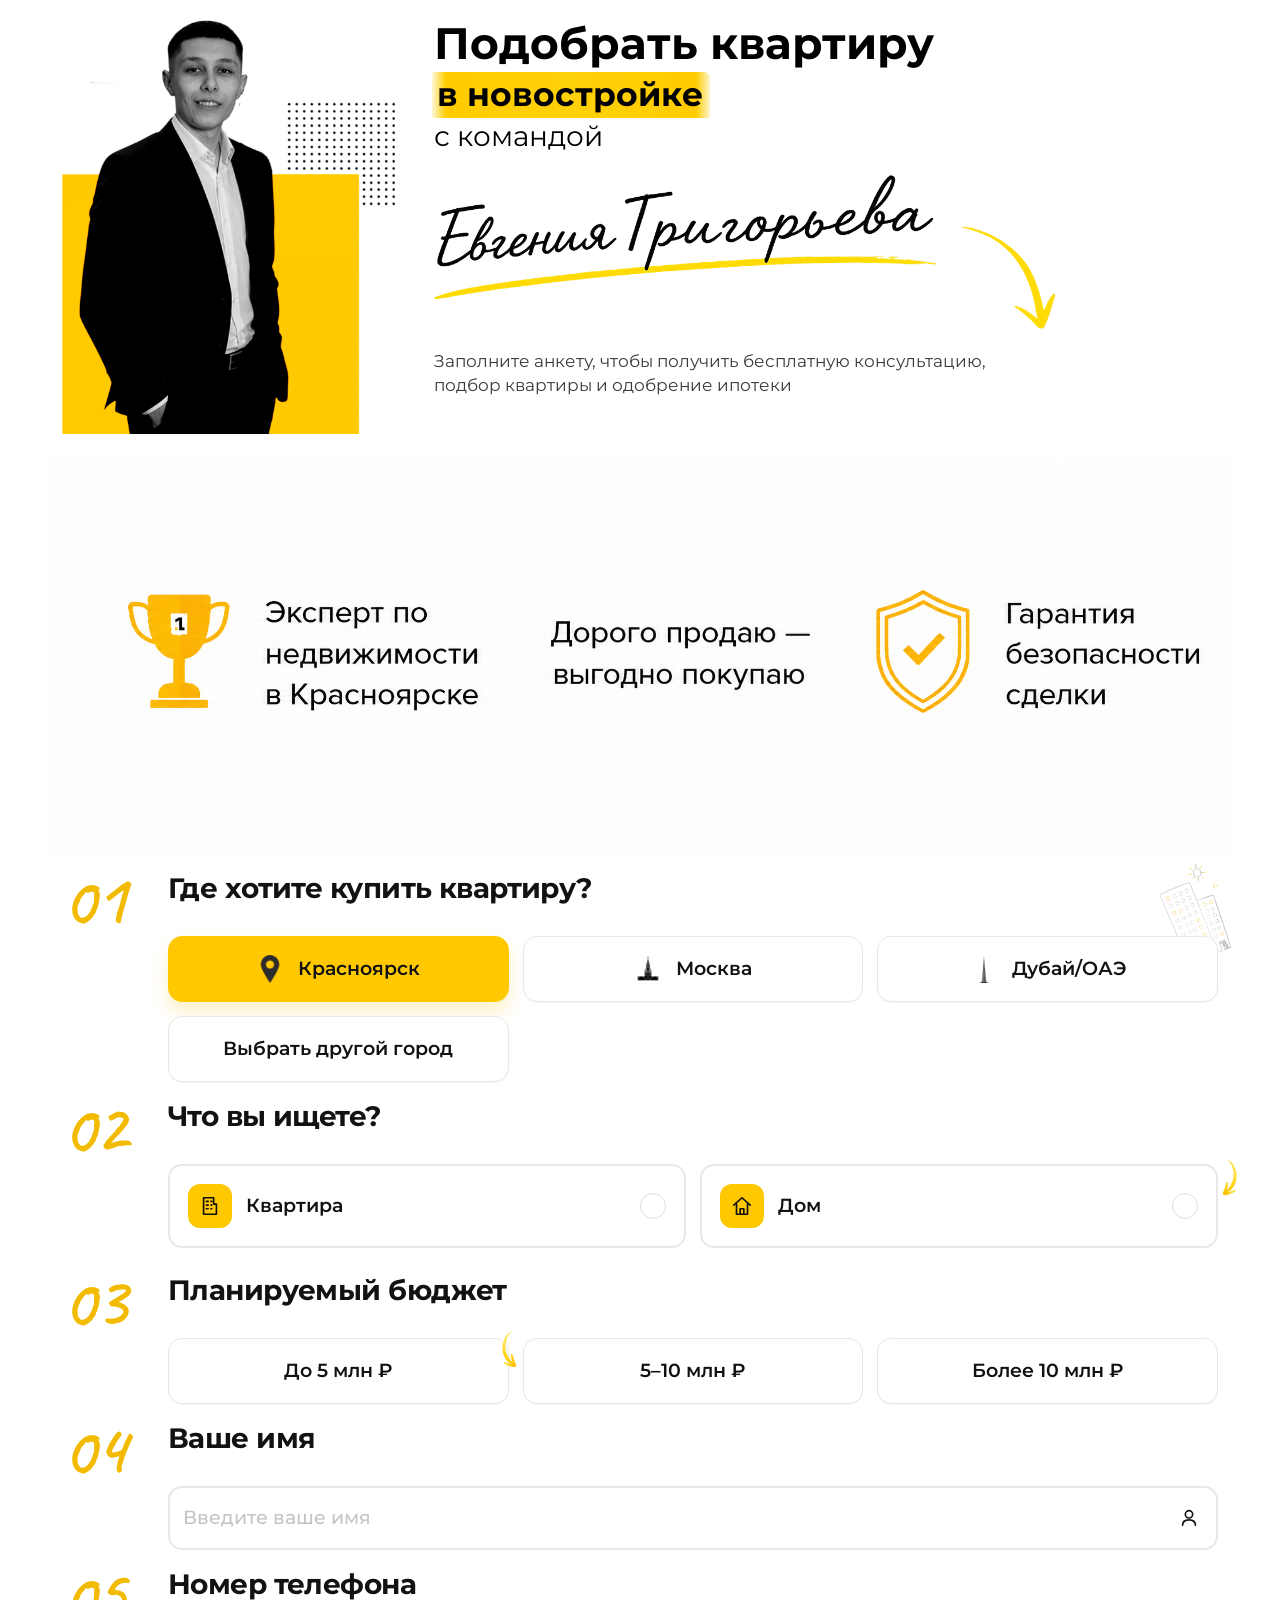
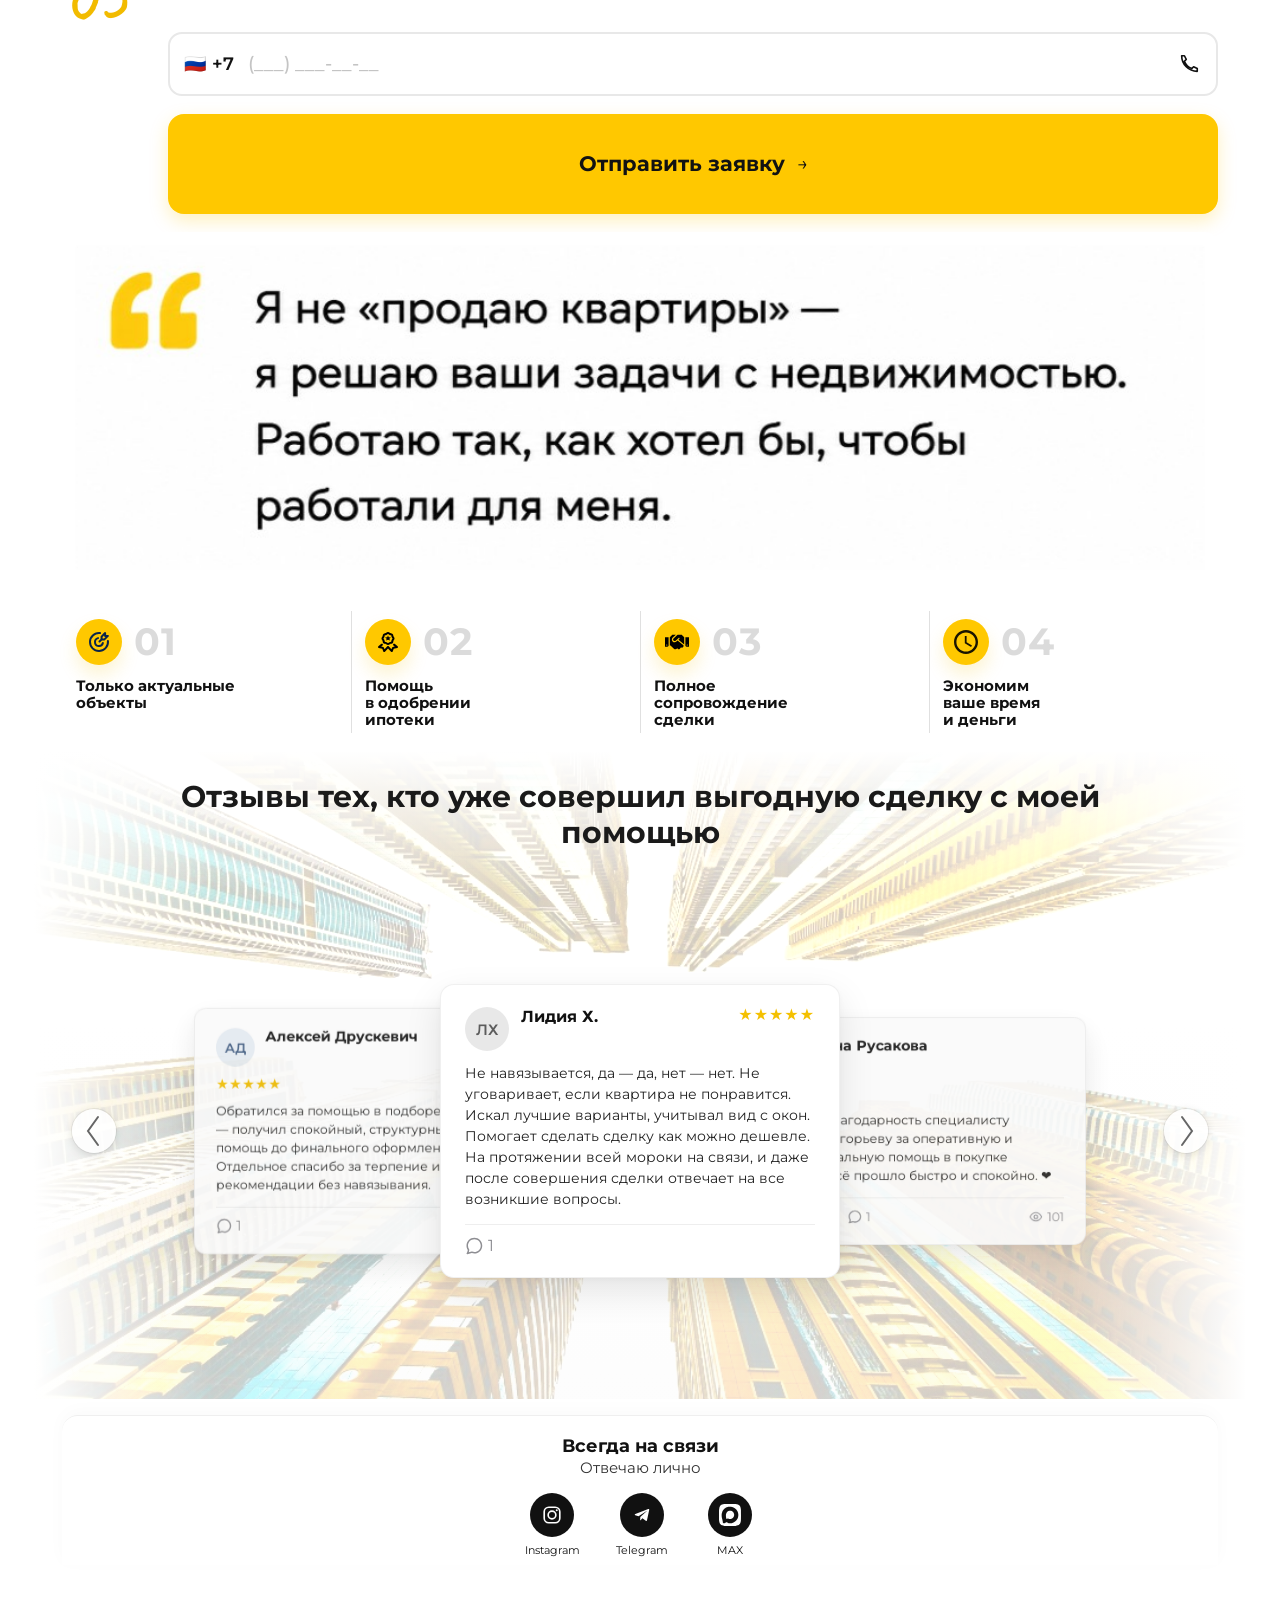
==== commit 18295cf0: "Revamp contacts section in index.html with new headings and subtitles; enhance styles for better lay" ====
--- a/index.html
+++ b/index.html
@@ -797,7 +797,10 @@
       </section>
 
       <footer class="contacts">
-        <p>Мои контакты</p>
+        <div class="contacts__heading">
+          <p class="contacts__title">Всегда на связи</p>
+          <p class="contacts__subtitle">Отвечаю лично</p>
+        </div>
         <div class="contacts__links">
           <a
             href="https://www.instagram.com/griga.www?igsh=MWxxYXZmc2V1cG5lMA%3D%3D&utm_source=qr"
--- a/style.css
+++ b/style.css
@@ -898,10 +898,26 @@
   text-align: center;
 }
 
-.contacts > p {
+.contacts__heading {
   margin: 0 0 12px;
-  font-size: 11px;
-  font-weight: 500;
+  display: flex;
+  flex-direction: column;
+  gap: 2px;
+}
+
+.contacts__title {
+  margin: 0;
+  font-size: 14px;
+  font-weight: 700;
+  line-height: 1.2;
+}
+
+.contacts__subtitle {
+  margin: 0;
+  font-size: 12px;
+  font-weight: 400;
+  line-height: 1.2;
+  color: #333;
 }
 
 .contacts__links {
@@ -1024,8 +1040,12 @@
     font-size: 17px;
   }
 
-  .contacts > p {
-    font-size: 12px;
+  .contacts__title {
+    font-size: 15px;
+  }
+
+  .contacts__subtitle {
+    font-size: 13px;
   }
 
   .contacts small {
@@ -1259,9 +1279,16 @@
     padding: 20px 14px 8px;
   }
 
-  .contacts > p {
+  .contacts__heading {
+    margin-bottom: 16px;
+  }
+
+  .contacts__title {
+    font-size: 18px;
+  }
+
+  .contacts__subtitle {
     font-size: 15px;
-    margin-bottom: 16px;
   }
 
   .contacts small {
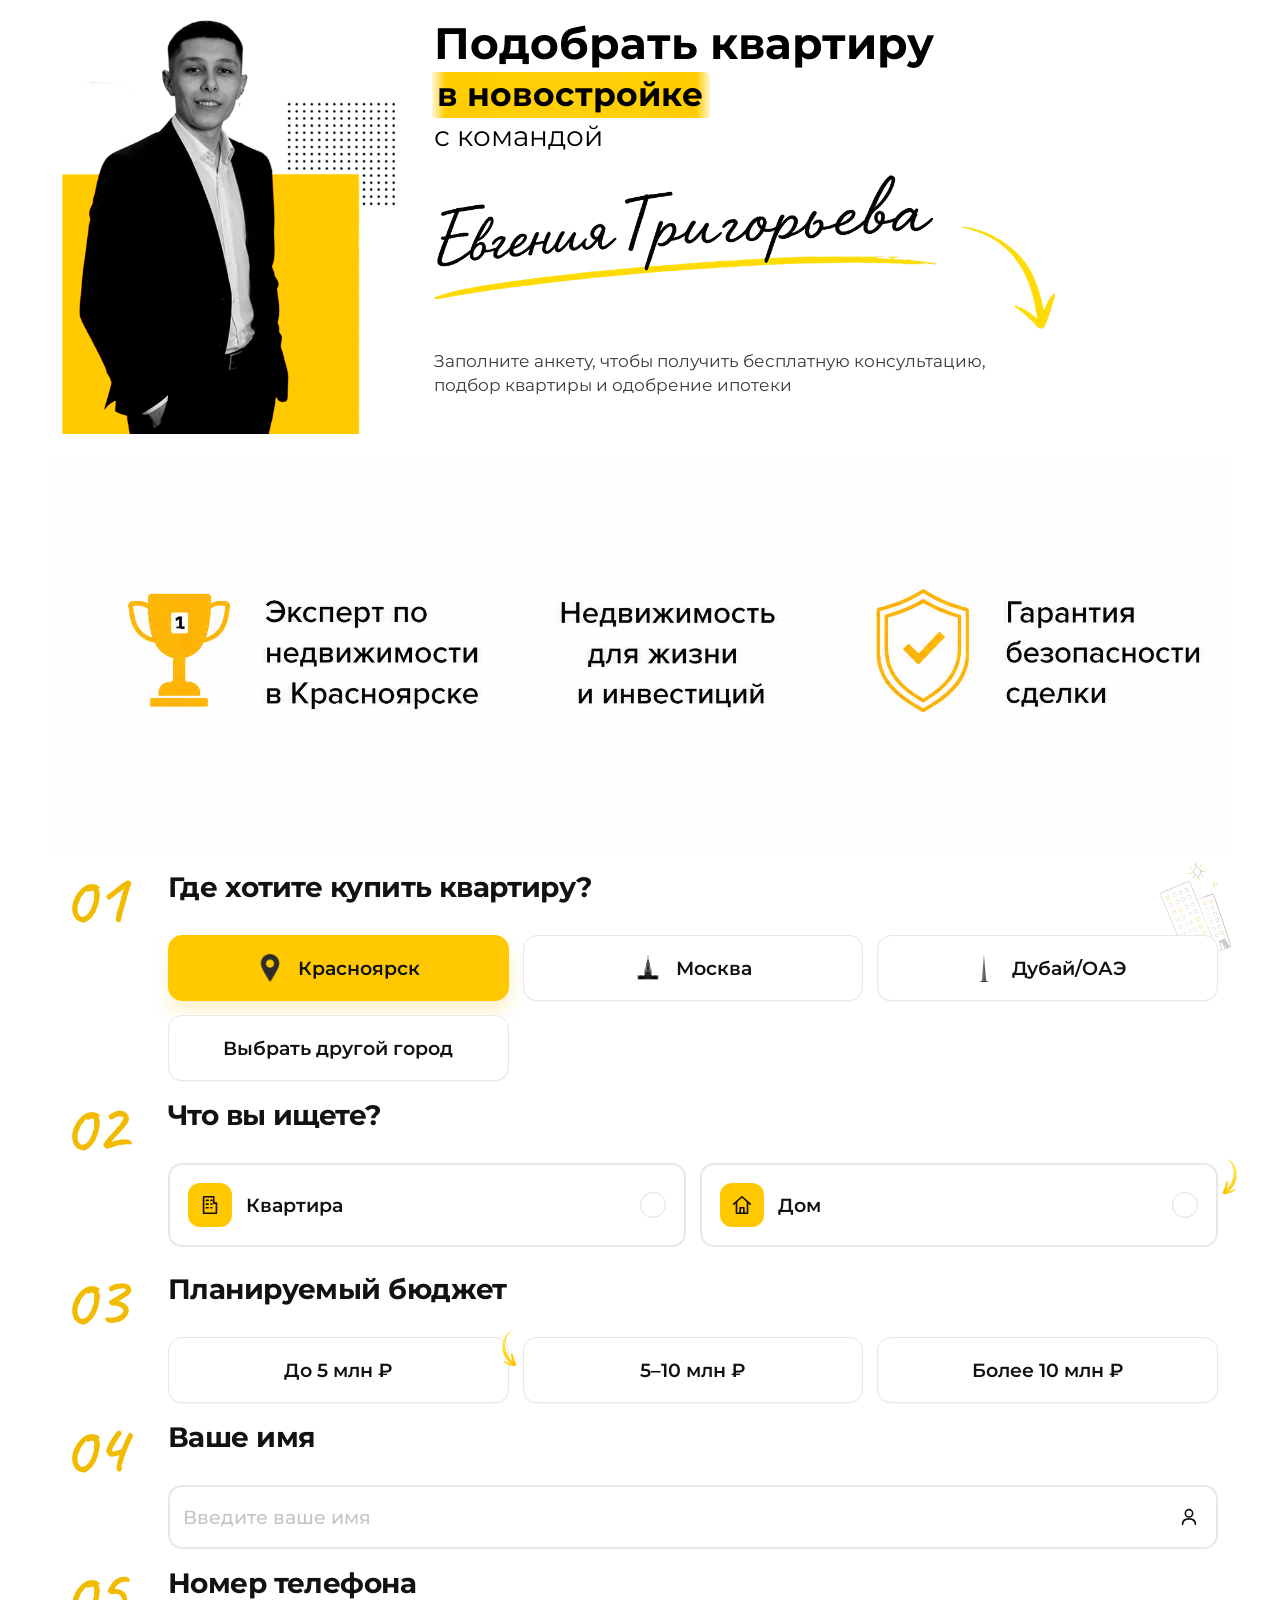
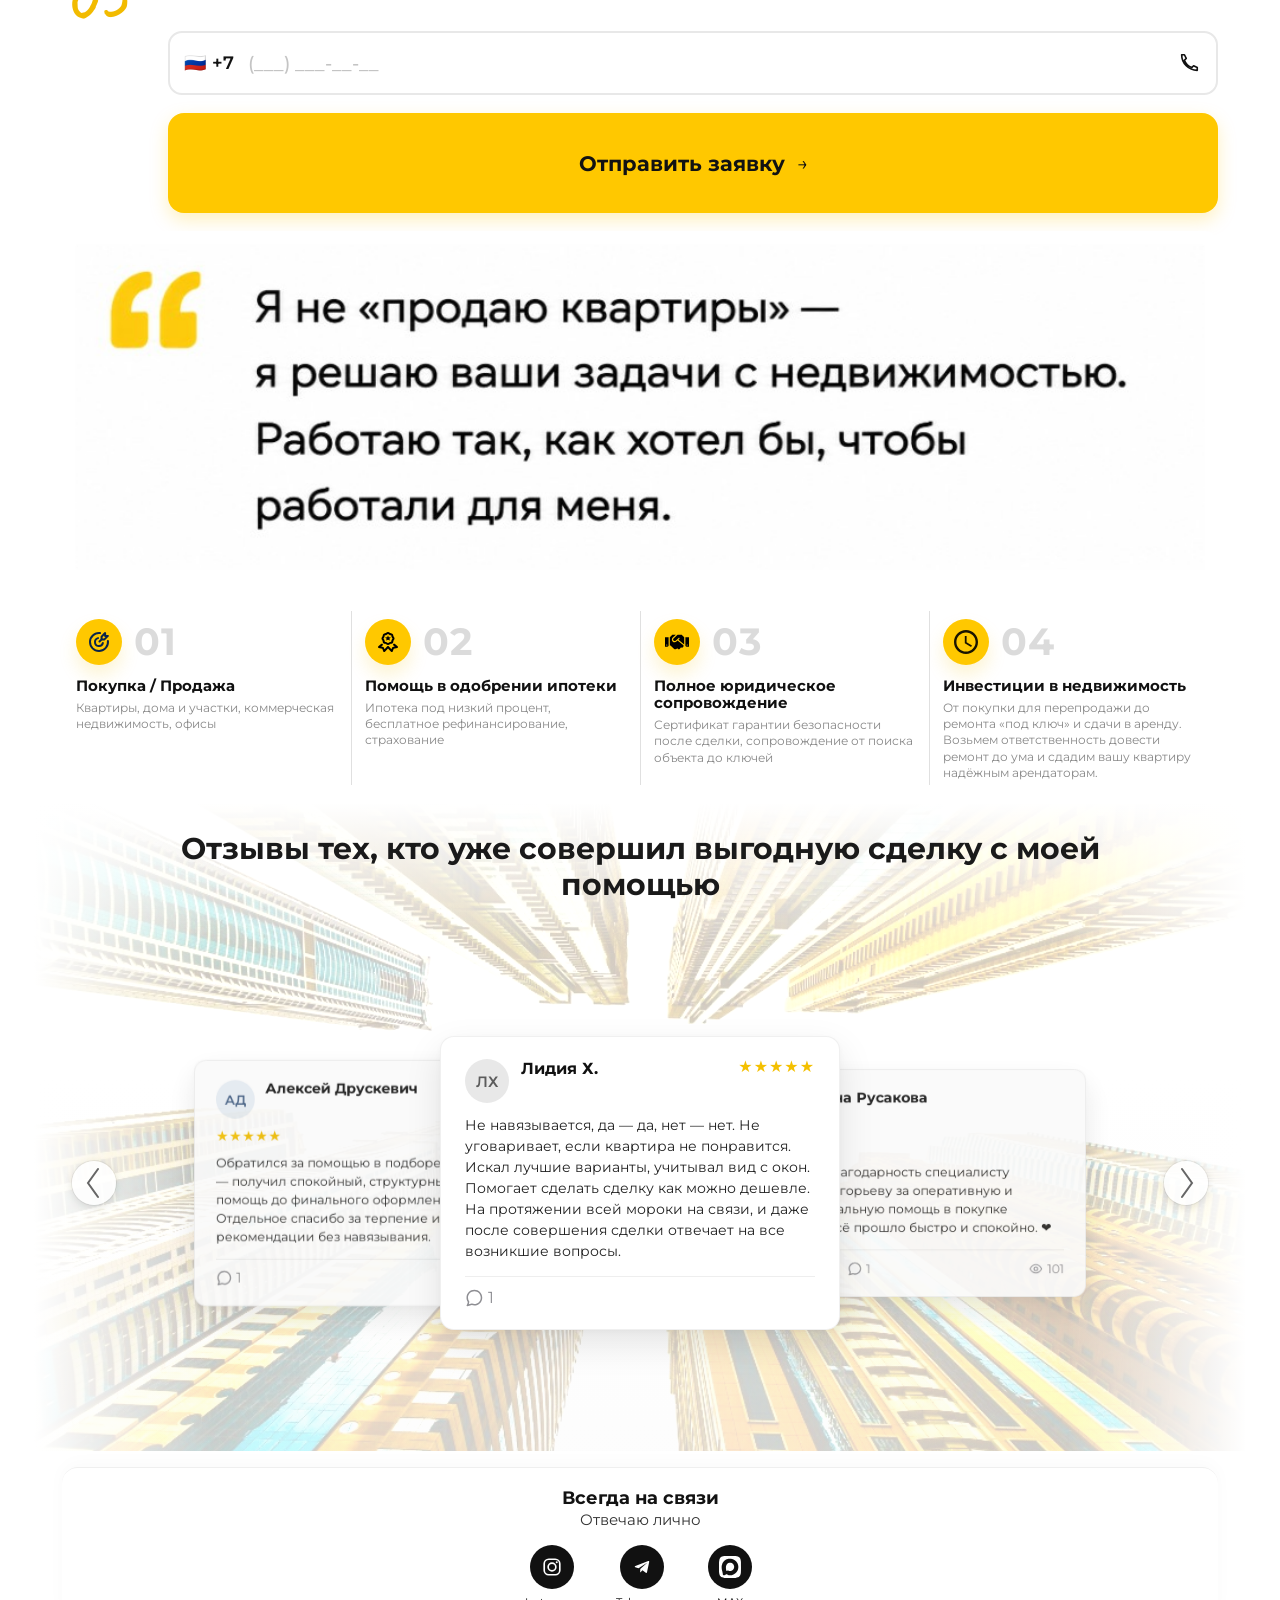
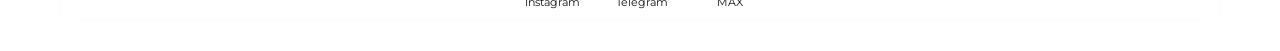
==== commit c544ac3e: "Revise success page layout in success.html with new hero section, enhanced content, and updated styl" ====
--- a/index.html
+++ b/index.html
@@ -389,7 +389,12 @@
               </span>
               <span class="benefit__num" aria-hidden="true">01</span>
             </div>
-            <div class="benefit__text">Только актуальные<br />объекты</div>
+            <div class="benefit__content">
+              <div class="benefit__text">Покупка / Продажа</div>
+              <p class="benefit__desc">
+                Квартиры, дома и участки, коммерческая недвижимость, офисы
+              </p>
+            </div>
           </div>
 
           <div class="benefit">
@@ -404,8 +409,12 @@
               </span>
               <span class="benefit__num" aria-hidden="true">02</span>
             </div>
-            <div class="benefit__text">
-              Помощь<br />в одобрении<br />ипотеки
+            <div class="benefit__content">
+              <div class="benefit__text">Помощь в одобрении ипотеки</div>
+              <p class="benefit__desc">
+                Ипотека под низкий процент, бесплатное рефинансирование,
+                страхование
+              </p>
             </div>
           </div>
 
@@ -421,8 +430,12 @@
               </span>
               <span class="benefit__num" aria-hidden="true">03</span>
             </div>
-            <div class="benefit__text">
-              Полное<br />сопровождение<br />сделки
+            <div class="benefit__content">
+              <div class="benefit__text">Полное юридическое сопровождение</div>
+              <p class="benefit__desc">
+                Сертификат гарантии безопасности после сделки, сопровождение от
+                поиска объекта до ключей
+              </p>
             </div>
           </div>
 
@@ -438,8 +451,13 @@
               </span>
               <span class="benefit__num" aria-hidden="true">04</span>
             </div>
-            <div class="benefit__text">
-              Экономим<br />ваше время<br />и деньги
+            <div class="benefit__content">
+              <div class="benefit__text">Инвестиции в недвижимость</div>
+              <p class="benefit__desc">
+                От покупки для перепродажи до ремонта «под ключ» и сдачи в
+                аренду. Возьмем ответственность довести ремонт до ума и сдадим
+                вашу квартиру надёжным арендаторам.
+              </p>
             </div>
           </div>
         </div>
--- a/style.css
+++ b/style.css
@@ -160,7 +160,7 @@
 .trust-bar {
   width: min(100vw, 1200px);
   margin-inline: calc((100% - min(100vw, 1200px)) / 2);
-  margin-bottom: 16px;
+  /* margin-bottom: 16px; */
   padding: 0 8px;
   box-sizing: border-box;
   overflow: hidden;
@@ -757,10 +757,10 @@
 .page .benefit {
   display: grid;
   grid-template-columns: 128px 1fr;
-  align-items: center;
+  align-items: start;
   column-gap: 14px;
   padding: 14px 0;
-  min-height: 78px;
+  min-height: 0;
   border-bottom: 1px solid rgba(0, 0, 0, 0.08);
 }
 
@@ -774,10 +774,13 @@
   gap: 10px;
 }
 
+.page .benefit__content {
+  justify-self: end;
+  text-align: right;
+}
+
 .page .benefit__text {
   margin-top: 0;
-  justify-self: end;
-  text-align: right;
   font-size: 16px;
   line-height: 1.25;
 }
@@ -835,14 +838,25 @@
   color: rgba(0, 0, 0, 0.14);
 }
 
+.benefit__content {
+  margin-top: 8px;
+}
+
 .benefit__text {
-  margin-top: 8px;
   font-size: 15px;
   font-weight: 700;
   line-height: 1.15;
   color: #111;
 }
 
+.benefit__desc {
+  margin: 6px 0 0;
+  font-size: 12px;
+  font-weight: 400;
+  line-height: 1.35;
+  color: #888;
+}
+
 @media (max-width: 780px) {
   .benefits__grid {
     grid-template-columns: repeat(2, minmax(0, 1fr));
@@ -867,10 +881,10 @@
   .benefit {
     display: grid;
     grid-template-columns: 128px 1fr;
-    align-items: center;
+    align-items: start;
     column-gap: 14px;
     padding: 14px 0;
-    min-height: 78px;
+    min-height: 0;
     border-bottom: 1px solid rgba(0, 0, 0, 0.08);
   }
 
@@ -880,12 +894,19 @@
     gap: 10px;
   }
 
-  .benefit__text {
+  .benefit__content {
     margin-top: 0;
     justify-self: end;
     text-align: right;
+  }
+
+  .benefit__text {
     font-size: 16px;
     line-height: 1.25;
+  }
+
+  .benefit__desc {
+    font-size: 11px;
   }
 }
 
@@ -1266,10 +1287,13 @@
     gap: 12px;
   }
 
-  .page .benefit__text {
+  .page .benefit__content {
     margin-top: 8px;
     justify-self: start;
     text-align: left;
+  }
+
+  .page .benefit__text {
     font-size: 15px;
     line-height: 1.15;
   }
@@ -2086,11 +2110,13 @@
   align-items: flex-start;
   justify-content: center;
   min-height: 100vh;
-  padding-top: clamp(72px, 16vh, 128px);
+  padding-top: 0;
+  padding-bottom: 32px;
 }
 
 .success-page__back {
   position: absolute;
+  z-index: 5;
   top: 20px;
   left: 28px;
   display: inline-flex;
@@ -2118,52 +2144,433 @@
   text-align: center;
 }
 
+.success-page__hero {
+  position: relative;
+  width: calc(100% + 56px);
+  min-height: clamp(370px, 100vw, 470px);
+  margin-inline: -28px;
+  padding: clamp(86px, 22vw, 112px) 28px 42px;
+  overflow: hidden;
+  background:
+    radial-gradient(circle at 92% 18%, rgba(255, 255, 255, 0.24), transparent 21%),
+    linear-gradient(135deg, #ffd72b 0%, #ffc800 55%, #ffcf18 100%);
+  text-align: left;
+}
+
+.success-page__hero::after {
+  content: "СПАСИБО";
+  position: absolute;
+  z-index: 0;
+  top: 28px;
+  right: -30px;
+  color: rgba(255, 255, 255, 0.2);
+  font-size: clamp(66px, 22vw, 112px);
+  font-weight: 800;
+  line-height: 1;
+  transform: rotate(-8deg);
+  pointer-events: none;
+}
+
+.success-page__hero-note {
+  position: relative;
+  z-index: 1;
+  display: inline-block;
+  margin: 0 0 16px 8px;
+  color: #1d1d1d;
+  font-family: "Caveat", "Segoe Script", cursive;
+  font-size: clamp(22px, 6.5vw, 32px);
+  font-weight: 600;
+  line-height: 1;
+  transform: rotate(-5deg);
+}
+
+.success-page__hero-note::after {
+  content: "";
+  position: absolute;
+  inset: -9px -18px -7px;
+  border: 2px solid rgba(255, 255, 255, 0.72);
+  border-radius: 50%;
+  transform: rotate(-6deg);
+}
+
 .success-page__title {
+  position: relative;
+  z-index: 1;
   margin: 0 0 18px;
-  font-size: clamp(24px, 6.2vw, 32px);
+  max-width: 440px;
+  font-size: clamp(38px, 11vw, 58px);
+  font-weight: 800;
+  line-height: 0.96;
+  letter-spacing: -0.055em;
+}
+
+.success-page__lead {
+  position: relative;
+  z-index: 1;
+  max-width: 400px;
+  margin: 0;
+  color: rgba(18, 18, 18, 0.74);
+  font-size: clamp(14px, 3.8vw, 17px);
+  line-height: 1.5;
+}
+
+.success-page__lead strong {
+  color: var(--ink);
   font-weight: 700;
-  line-height: 1.2;
-  letter-spacing: -0.02em;
-}
-
-.success-page__text,
-.success-page__cta {
+}
+
+.success-page__hero-button {
+  position: relative;
+  z-index: 1;
+  display: inline-flex;
+  align-items: center;
+  justify-content: space-between;
+  gap: 24px;
+  min-width: min(100%, 240px);
+  min-height: 54px;
+  margin-top: 28px;
+  padding: 14px 18px;
+  border: 1px solid rgba(0, 0, 0, 0.08);
+  color: #151515;
+  background: #fff;
+  box-shadow: 0 8px 22px rgba(122, 91, 0, 0.12);
+  font-size: 11px;
+  font-weight: 700;
+  letter-spacing: 0.04em;
+  text-decoration: none;
+  transition: transform 160ms ease, box-shadow 160ms ease;
+}
+
+.success-page__hero-button span {
+  font-size: 22px;
+  font-weight: 400;
+  line-height: 1;
+}
+
+.success-page__hero-button:hover {
+  transform: translateY(-2px);
+  box-shadow: 0 11px 26px rgba(122, 91, 0, 0.18);
+}
+
+.success-page__topic-strip {
+  position: relative;
+  z-index: 2;
+  display: flex;
+  align-items: center;
+  justify-content: space-around;
+  gap: 20px;
+  width: calc(100% + 56px);
+  min-height: 48px;
+  margin-inline: -28px;
+  padding: 10px 18px;
+  overflow: hidden;
+  border-bottom: 1px solid #ededed;
+  background: #fff;
+  color: #555;
+  font-size: clamp(7px, 2.1vw, 10px);
+  font-weight: 600;
+  line-height: 1.25;
+  white-space: nowrap;
+}
+
+.success-page__mark {
+  display: inline;
+  font-weight: 700;
+  color: var(--ink);
+  background: linear-gradient(
+    90deg,
+    rgba(255, 210, 0, 0.15) 0%,
+    #ffcc00 5%,
+    #ffd10a 50%,
+    #ffcc00 95%,
+    rgba(255, 210, 0, 0.2) 100%
+  );
+  padding: 0.08em 0.18em 0.1em 0.12em;
+  border-radius: 0.1em 0.18em 0.1em 0.08em;
+  box-decoration-break: clone;
+  -webkit-box-decoration-break: clone;
+}
+
+.success-page__why {
+  position: relative;
+  width: calc(100% + 56px);
+  margin: 0 -28px;
+  padding: clamp(38px, 10vw, 58px) 24px clamp(44px, 12vw, 66px);
+  overflow: hidden;
+  color: #fff;
+  background:
+    radial-gradient(circle at 12% 19%, rgba(255, 200, 0, 0.1), transparent 19%),
+    radial-gradient(circle at 92% 72%, rgba(255, 255, 255, 0.05), transparent 24%),
+    #202020;
+  text-align: left;
+}
+
+.success-page__why::before,
+.success-page__why::after {
+  content: "";
+  position: absolute;
+  z-index: 0;
+  border: 3px solid rgba(255, 200, 0, 0.8);
+  border-right-color: transparent;
+  border-bottom-color: transparent;
+  border-radius: 50%;
+  pointer-events: none;
+}
+
+.success-page__why::before {
+  top: 48px;
+  right: -48px;
+  width: 145px;
+  height: 145px;
+  transform: rotate(-18deg);
+}
+
+.success-page__why::after {
+  bottom: -70px;
+  left: -42px;
+  width: 150px;
+  height: 150px;
+  transform: rotate(105deg);
+}
+
+.success-page__why-title {
+  position: relative;
+  z-index: 1;
+  margin: 0 0 clamp(42px, 12vw, 64px);
+  color: #fff;
+  font-size: clamp(38px, 11vw, 58px);
+  font-weight: 400;
+  line-height: 0.95;
+  letter-spacing: -0.06em;
+}
+
+.success-page__why-title span {
+  color: var(--yellow);
+  font-family: "Caveat", "Segoe Script", cursive;
+  font-size: 1.18em;
+  font-weight: 600;
+  letter-spacing: -0.03em;
+}
+
+.success-page__reasons {
+  position: relative;
+  z-index: 1;
+  display: grid;
+  gap: clamp(46px, 13vw, 72px);
+}
+
+.success-page__reason {
+  position: relative;
+  display: grid;
+  grid-template-columns: auto 1fr;
+  gap: 14px;
+  width: 88%;
+}
+
+.success-page__reason--right {
+  justify-self: end;
+}
+
+.success-page__reason--center {
+  width: 94%;
+  margin-top: 2px;
+  justify-self: center;
+}
+
+.success-page__reason-number {
+  color: var(--yellow);
+  font-family: "Caveat", "Segoe Script", cursive;
+  font-size: clamp(58px, 17vw, 86px);
+  font-weight: 600;
+  line-height: 0.65;
+  transform: rotate(-5deg);
+}
+
+.success-page__reason h3 {
+  margin: 0;
+  color: #fff;
+  font-size: clamp(15px, 4.2vw, 20px);
+  font-weight: 800;
+  line-height: 1.15;
+  letter-spacing: 0.015em;
+}
+
+.success-page__reason p {
+  margin: 9px 0 0;
+  color: rgba(255, 255, 255, 0.66);
+  font-size: clamp(12px, 3.35vw, 15px);
+  line-height: 1.55;
+}
+
+.success-page__chalk {
+  position: absolute;
+  z-index: 0;
+  display: block;
+  height: 13px;
+  border-radius: 50%;
+  background: rgba(255, 255, 255, 0.38);
+  filter: blur(1px);
+  transform: rotate(-4deg);
+}
+
+.success-page__chalk::after {
+  content: "";
+  position: absolute;
+  inset: 3px -3px;
+  border-radius: inherit;
+  background: rgba(255, 255, 255, 0.18);
+  transform: rotate(8deg);
+}
+
+.success-page__chalk--top {
+  top: 25px;
+  left: 20%;
+  width: 76px;
+}
+
+.success-page__chalk--left {
+  top: 48%;
+  left: -18px;
+  width: 68px;
+}
+
+.success-page__chalk--right {
+  right: -15px;
+  bottom: 27%;
+  width: 75px;
+}
+
+.success-page__telegram {
+  margin-top: clamp(28px, 7vw, 36px);
+}
+
+.success-page__while-wait {
+  margin: 0 0 10px;
+  font-size: clamp(16px, 4.2vw, 19px);
+  line-height: 1.35;
+}
+
+.success-page__while-wait strong {
+  font-weight: 700;
+}
+
+.success-page__subscribe {
   margin: 0;
   color: #5a5a5a;
   font-size: clamp(15px, 4vw, 18px);
+  line-height: 1.4;
+}
+
+.success-page__benefits {
+  display: inline-grid;
+  gap: 8px;
+  margin: 18px auto 0;
+  padding: 0;
+  list-style: none;
+  text-align: left;
+  font-size: clamp(15px, 4vw, 17px);
+  line-height: 1.35;
+}
+
+.success-page__benefits li {
+  position: relative;
+  padding-left: 18px;
+}
+
+.success-page__benefits li::before {
+  content: "";
+  position: absolute;
+  left: 0;
+  top: 0.55em;
+  width: 7px;
+  height: 7px;
+  border-radius: 50%;
+  background: var(--yellow);
+  box-shadow: 0 0 0 2px rgba(255, 200, 0, 0.25);
+}
+
+.success-page__channels-label {
+  margin: 26px 0 12px;
+  color: var(--muted);
+  font-size: 14px;
+  line-height: 1.3;
+}
+
+.success-page__channels {
+  display: grid;
+  gap: 8px;
+}
+
+.success-page__channel {
+  display: flex;
+  align-items: center;
+  justify-content: space-between;
+  gap: 12px;
+  width: 100%;
+  min-height: 52px;
+  padding: 12px 14px 12px 16px;
+  border: 1.5px solid var(--line);
+  border-radius: 12px;
+  background: var(--surface);
+  color: var(--ink);
+  font: inherit;
+  font-size: clamp(14px, 3.8vw, 16px);
+  font-weight: 600;
+  line-height: 1.25;
+  text-align: left;
+  text-decoration: none;
+  cursor: default;
+  box-shadow: 0 2px 8px rgba(0, 0, 0, 0.035);
+}
+
+.success-page__channel-name {
+  flex: 1 1 auto;
+}
+
+.success-page__channel-icon {
+  display: grid;
+  place-items: center;
+  width: 34px;
+  height: 34px;
+  flex: 0 0 34px;
+  border-radius: 50%;
+  background: #24a1de;
+}
+
+.success-page__channel-icon svg {
+  width: 18px;
+  height: 18px;
+}
+
+.success-page__arrow {
+  display: block;
+  width: clamp(56px, 16vw, 72px);
+  height: auto;
+  margin: 18px auto 0;
+}
+
+.success-page__author {
+  margin-top: clamp(28px, 8vw, 40px);
+  padding-top: 18px;
+  border-top: 1px solid var(--line);
+}
+
+.success-page__author-name,
+.success-page__author-role {
+  margin: 0;
+  color: var(--muted);
+  font-size: 12px;
   line-height: 1.45;
 }
 
-.success-page__cta {
-  margin-top: 28px;
-}
-
-.success-page__button {
-  display: inline-flex;
-  align-items: center;
-  justify-content: center;
-  width: 100%;
-  min-height: 54px;
-  margin-top: 22px;
-  border-radius: 14px;
-  background: var(--yellow);
-  color: var(--ink);
-  font-size: clamp(16px, 4.2vw, 19px);
-  font-weight: 700;
-  text-decoration: none;
-  box-shadow: 0 7px 18px rgba(255, 200, 0, 0.25);
-  transition:
-    transform 160ms ease,
-    filter 160ms ease;
-}
-
-.success-page__button:hover {
-  filter: brightness(1.035);
-  transform: translateY(-1px);
+.success-page__author-name {
+  font-weight: 600;
+  color: #666;
 }
 
 @media (min-width: 600px) {
   .success-page {
+    width: min(100%, 620px);
     min-height: 100vh;
     background: #fff;
     box-shadow: 0 0 48px rgba(0, 0, 0, 0.06);
@@ -2172,4 +2579,26 @@
   body:has(.success-page) {
     background: #f5f5f5;
   }
+}
+
+@media (min-width: 768px) {
+  .success-page {
+    padding-inline: 44px;
+  }
+
+  .success-page__back {
+    left: 44px;
+  }
+
+  .success-page__hero,
+  .success-page__topic-strip,
+  .success-page__why {
+    width: calc(100% + 88px);
+    margin-inline: -44px;
+  }
+
+  .success-page__hero,
+  .success-page__why {
+    padding-inline: 44px;
+  }
 }
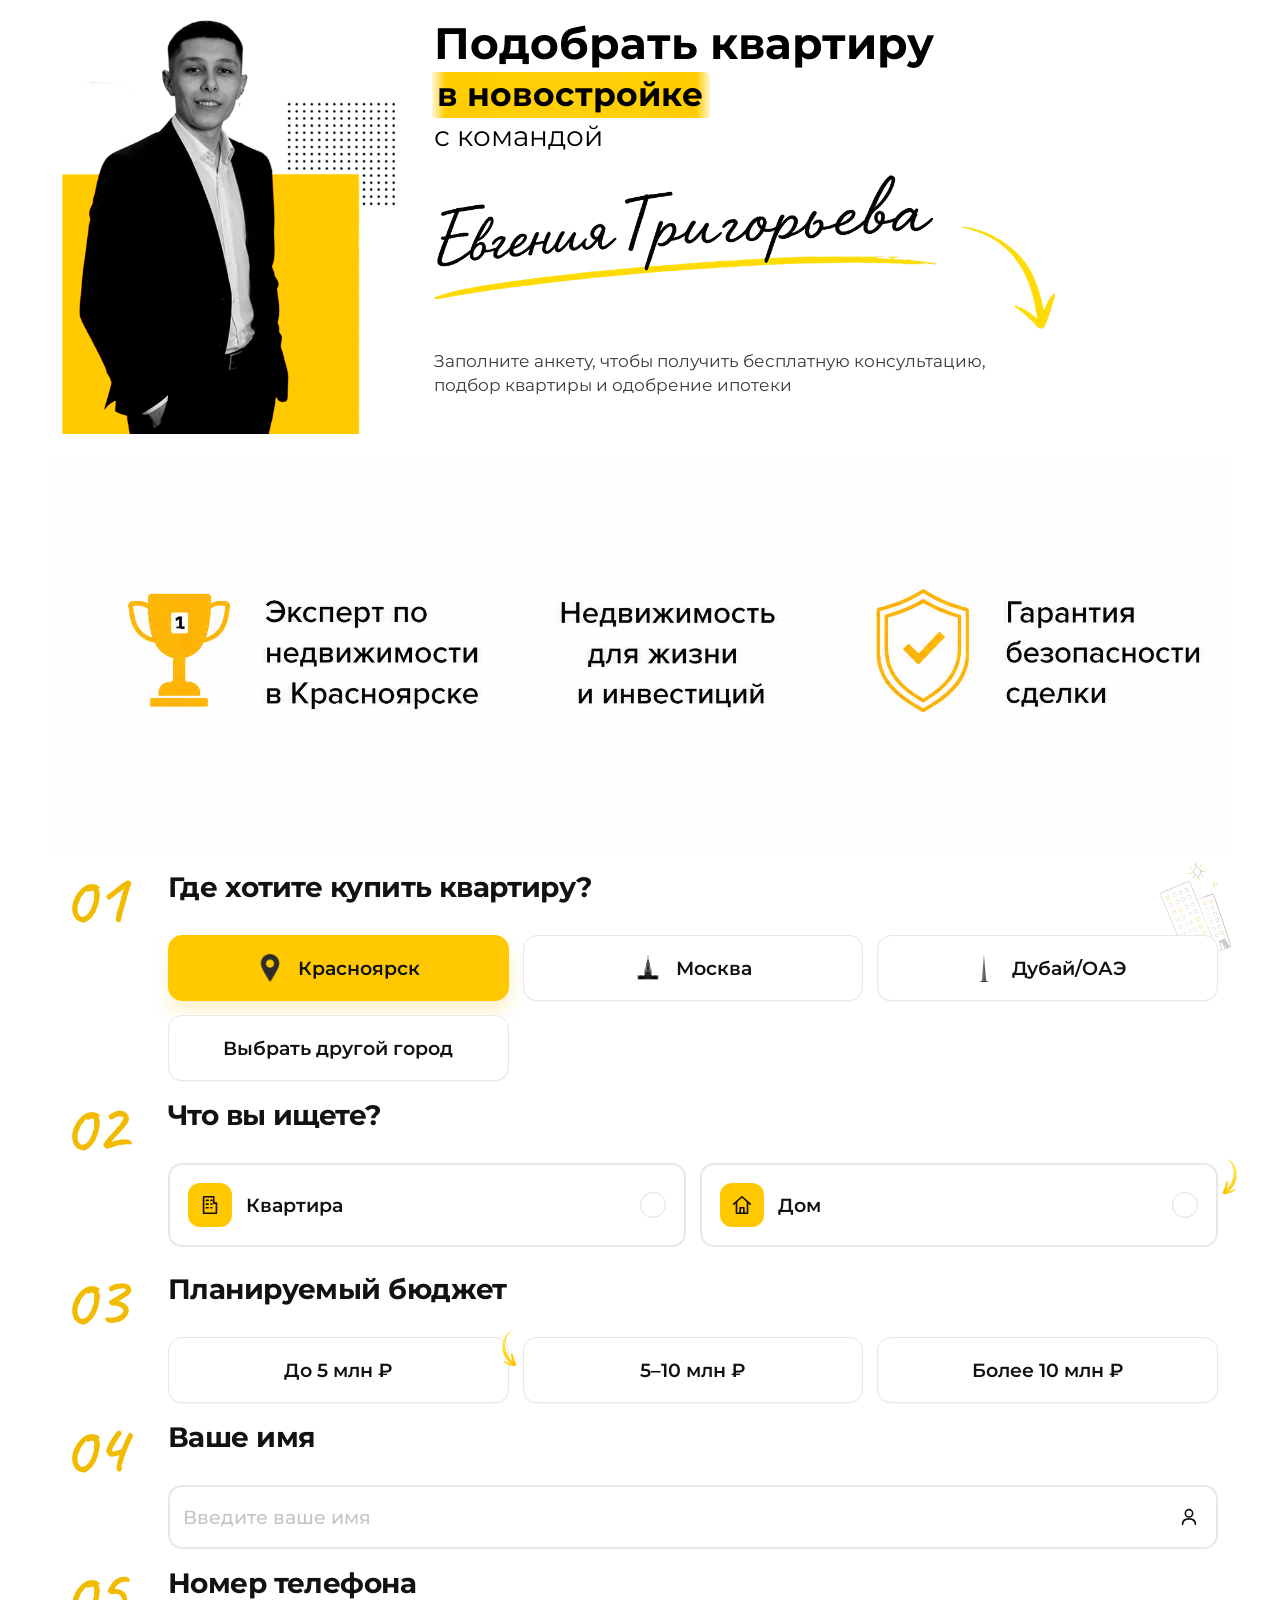
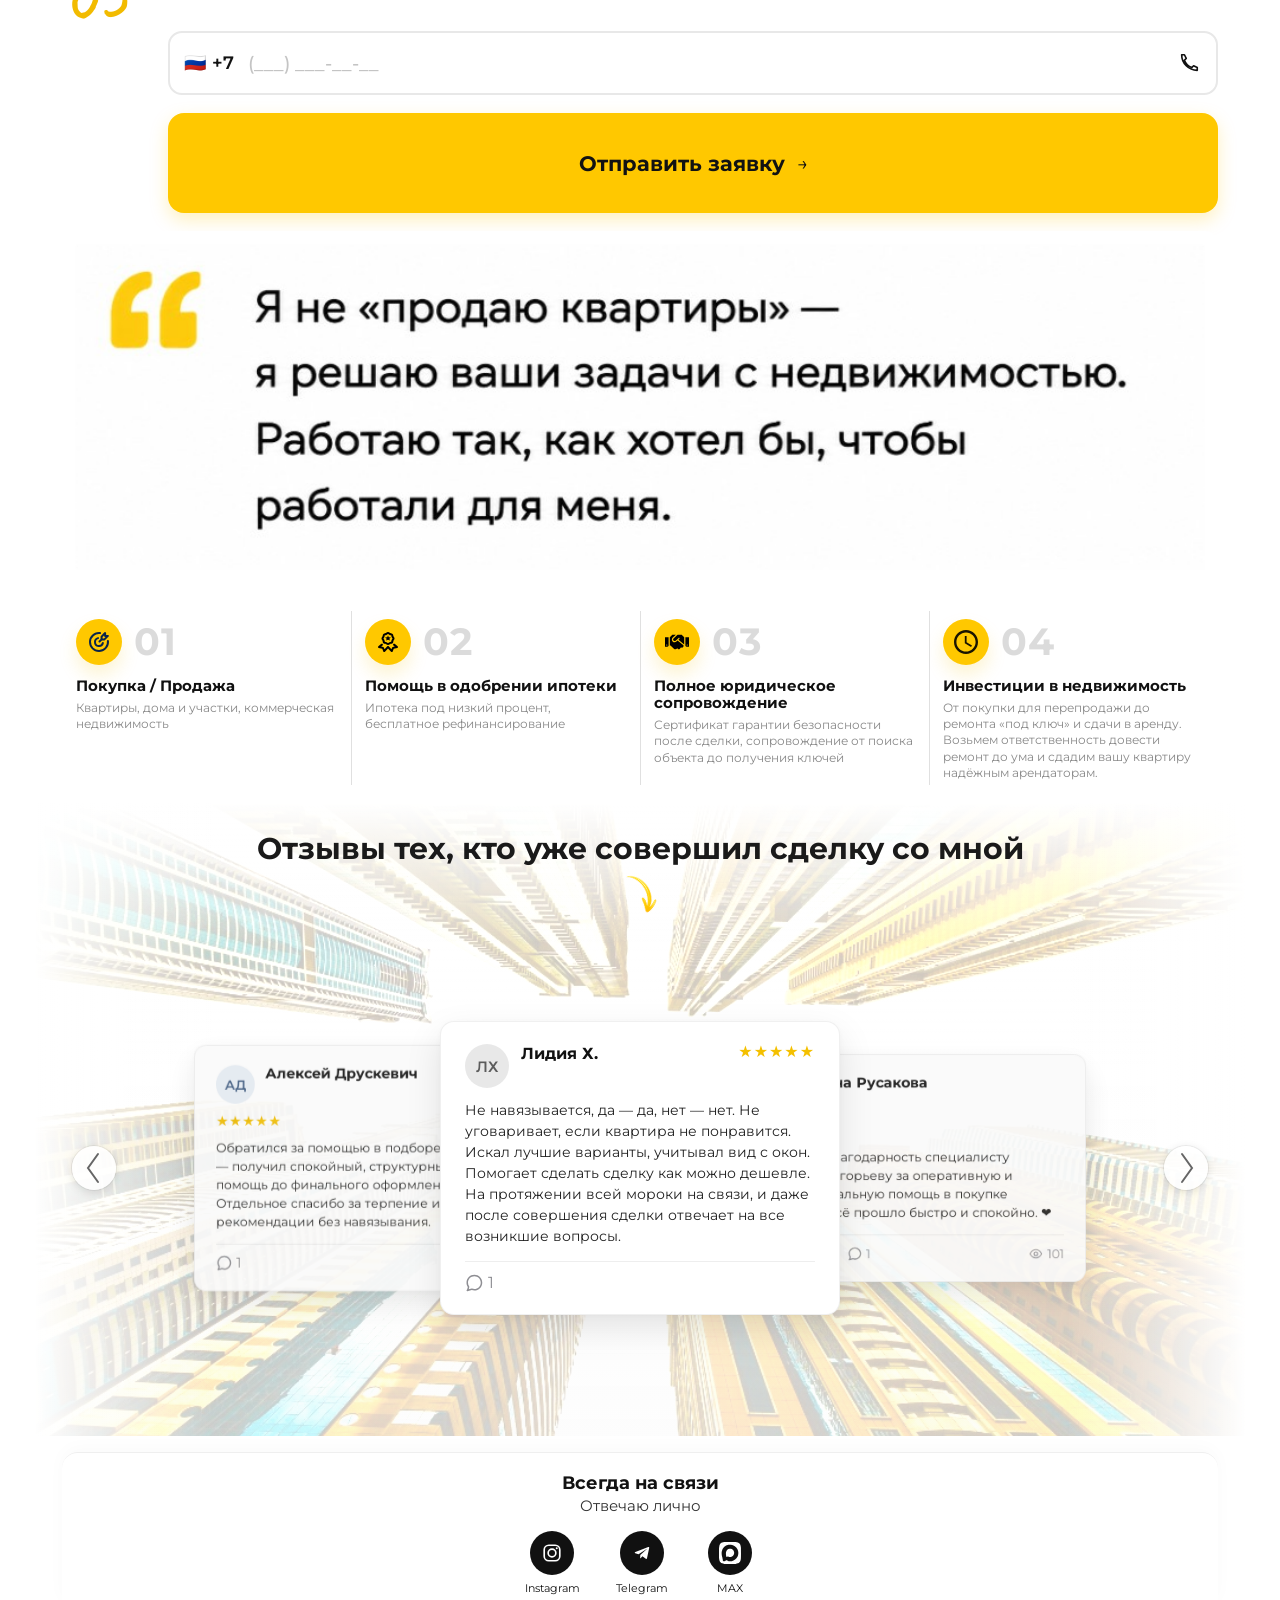
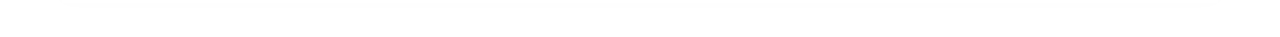
==== commit fa1cfca2: "Refine content and layout in index.html and success.html for clarity and engagement; update styles i" ====
--- a/index.html
+++ b/index.html
@@ -392,7 +392,7 @@
             <div class="benefit__content">
               <div class="benefit__text">Покупка / Продажа</div>
               <p class="benefit__desc">
-                Квартиры, дома и участки, коммерческая недвижимость, офисы
+                Квартиры, дома и участки, коммерческая недвижимость
               </p>
             </div>
           </div>
@@ -412,8 +412,7 @@
             <div class="benefit__content">
               <div class="benefit__text">Помощь в одобрении ипотеки</div>
               <p class="benefit__desc">
-                Ипотека под низкий процент, бесплатное рефинансирование,
-                страхование
+                Ипотека под низкий процент, бесплатное рефинансирование
               </p>
             </div>
           </div>
@@ -434,7 +433,7 @@
               <div class="benefit__text">Полное юридическое сопровождение</div>
               <p class="benefit__desc">
                 Сертификат гарантии безопасности после сделки, сопровождение от
-                поиска объекта до ключей
+                поиска объекта до получения ключей
               </p>
             </div>
           </div>
@@ -456,7 +455,7 @@
               <p class="benefit__desc">
                 От покупки для перепродажи до ремонта «под ключ» и сдачи в
                 аренду. Возьмем ответственность довести ремонт до ума и сдадим
-                вашу квартиру надёжным арендаторам.
+                вашу квартиру надёжным&nbsp;арендаторам.
               </p>
             </div>
           </div>
@@ -475,9 +474,17 @@
           <div class="reviews__overlay" aria-hidden="true"></div>
 
           <div class="reviews__content">
-            <h2 id="reviews-heading" class="reviews__heading">
-              Отзывы тех, кто уже совершил выгодную сделку с моей помощью
-            </h2>
+            <div class="reviews__intro">
+              <h2 id="reviews-heading" class="reviews__heading">
+                Отзывы тех, кто уже совершил сделку со мной
+              </h2>
+              <img
+                class="reviews__heading-arrow"
+                src="assets/decor/arrow.png"
+                alt=""
+                aria-hidden="true"
+              />
+            </div>
 
             <div class="reviews__carousel" data-reviews-carousel>
               <div class="reviews__stage">
--- a/style.css
+++ b/style.css
@@ -1409,14 +1409,27 @@
   z-index: 1;
 }
 
+.reviews__intro {
+  max-width: 920px;
+  margin: 0 auto;
+}
+
 .reviews__heading {
-  margin: 0 auto;
-  max-width: 920px;
+  margin: 0;
   text-align: center;
   font-size: clamp(20px, 4vw, 32px);
   font-weight: 700;
   line-height: 1.2;
   color: #1a1a1a;
+}
+
+.reviews__heading-arrow {
+  display: block;
+  width: clamp(14px, 3.5vw, 20px);
+  height: auto;
+  margin: 4px auto 0;
+  transform: rotate(-45deg);
+  pointer-events: none;
 }
 
 .reviews__lead {
@@ -1429,7 +1442,7 @@
 }
 
 .reviews__carousel {
-  margin-top: clamp(28px, 5vw, 40px);
+  margin-top: 15px;
 }
 
 .reviews__stage {
@@ -2214,6 +2227,10 @@
   line-height: 1.5;
 }
 
+.success-page__lead + .success-page__lead {
+  margin-top: 8px;
+}
+
 .success-page__lead strong {
   color: var(--ink);
   font-weight: 700;
@@ -2298,39 +2315,38 @@
   padding: clamp(38px, 10vw, 58px) 24px clamp(44px, 12vw, 66px);
   overflow: hidden;
   color: #fff;
-  background:
-    radial-gradient(circle at 12% 19%, rgba(255, 200, 0, 0.1), transparent 19%),
-    radial-gradient(circle at 92% 72%, rgba(255, 255, 255, 0.05), transparent 24%),
-    #202020;
+  background: #202020;
   text-align: left;
 }
 
-.success-page__why::before,
-.success-page__why::after {
-  content: "";
+.success-page__why-decor {
   position: absolute;
   z-index: 0;
-  border: 3px solid rgba(255, 200, 0, 0.8);
-  border-right-color: transparent;
-  border-bottom-color: transparent;
-  border-radius: 50%;
+  display: block;
+  height: auto;
   pointer-events: none;
-}
-
-.success-page__why::before {
-  top: 48px;
-  right: -48px;
-  width: 145px;
-  height: 145px;
-  transform: rotate(-18deg);
-}
-
-.success-page__why::after {
-  bottom: -70px;
-  left: -42px;
-  width: 150px;
-  height: 150px;
-  transform: rotate(105deg);
+  user-select: none;
+}
+
+.success-page__why-decor--hashtag {
+  top: clamp(174px, 44vw, 215px);
+  left: clamp(28px, 9vw, 48px);
+  width: clamp(58px, 17vw, 82px);
+  opacity: 0.38;
+}
+
+.success-page__why-decor--dollar {
+  top: clamp(340px, 88vw, 430px);
+  right: clamp(18px, 6vw, 34px);
+  width: clamp(38px, 11vw, 54px);
+  opacity: 0.32;
+}
+
+.success-page__why-decor--arc-bl {
+  bottom: clamp(18px, 5vw, 30px);
+  left: 28px;
+  width: clamp(68px, 20vw, 96px);
+  opacity: 0.4;
 }
 
 .success-page__why-title {
@@ -2346,9 +2362,9 @@
 
 .success-page__why-title span {
   color: var(--yellow);
-  font-family: "Caveat", "Segoe Script", cursive;
-  font-size: 1.18em;
-  font-weight: 600;
+  font-family: "Marck Script", "Segoe Script", cursive;
+  font-size: 1.1em;
+  font-weight: 400;
   letter-spacing: -0.03em;
 }
 
@@ -2400,44 +2416,6 @@
   color: rgba(255, 255, 255, 0.66);
   font-size: clamp(12px, 3.35vw, 15px);
   line-height: 1.55;
-}
-
-.success-page__chalk {
-  position: absolute;
-  z-index: 0;
-  display: block;
-  height: 13px;
-  border-radius: 50%;
-  background: rgba(255, 255, 255, 0.38);
-  filter: blur(1px);
-  transform: rotate(-4deg);
-}
-
-.success-page__chalk::after {
-  content: "";
-  position: absolute;
-  inset: 3px -3px;
-  border-radius: inherit;
-  background: rgba(255, 255, 255, 0.18);
-  transform: rotate(8deg);
-}
-
-.success-page__chalk--top {
-  top: 25px;
-  left: 20%;
-  width: 76px;
-}
-
-.success-page__chalk--left {
-  top: 48%;
-  left: -18px;
-  width: 68px;
-}
-
-.success-page__chalk--right {
-  right: -15px;
-  bottom: 27%;
-  width: 75px;
 }
 
 .success-page__telegram {
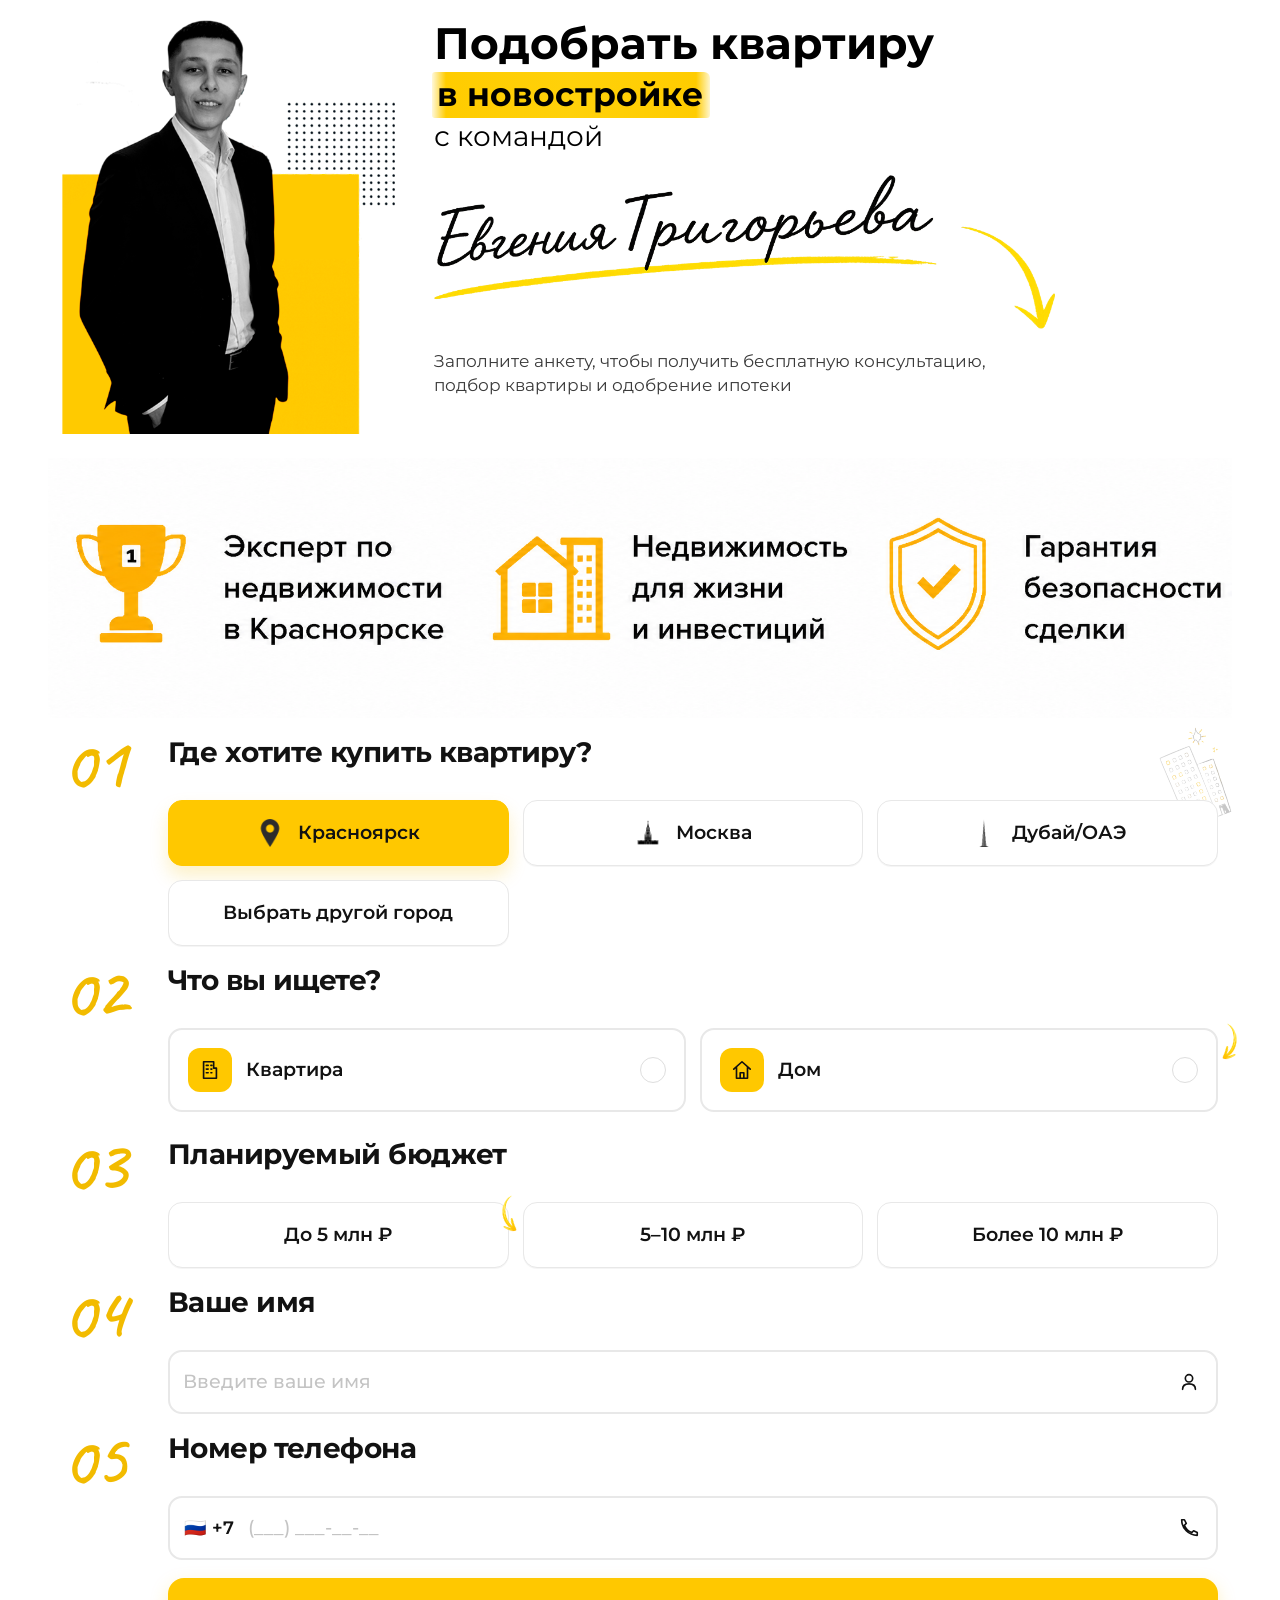
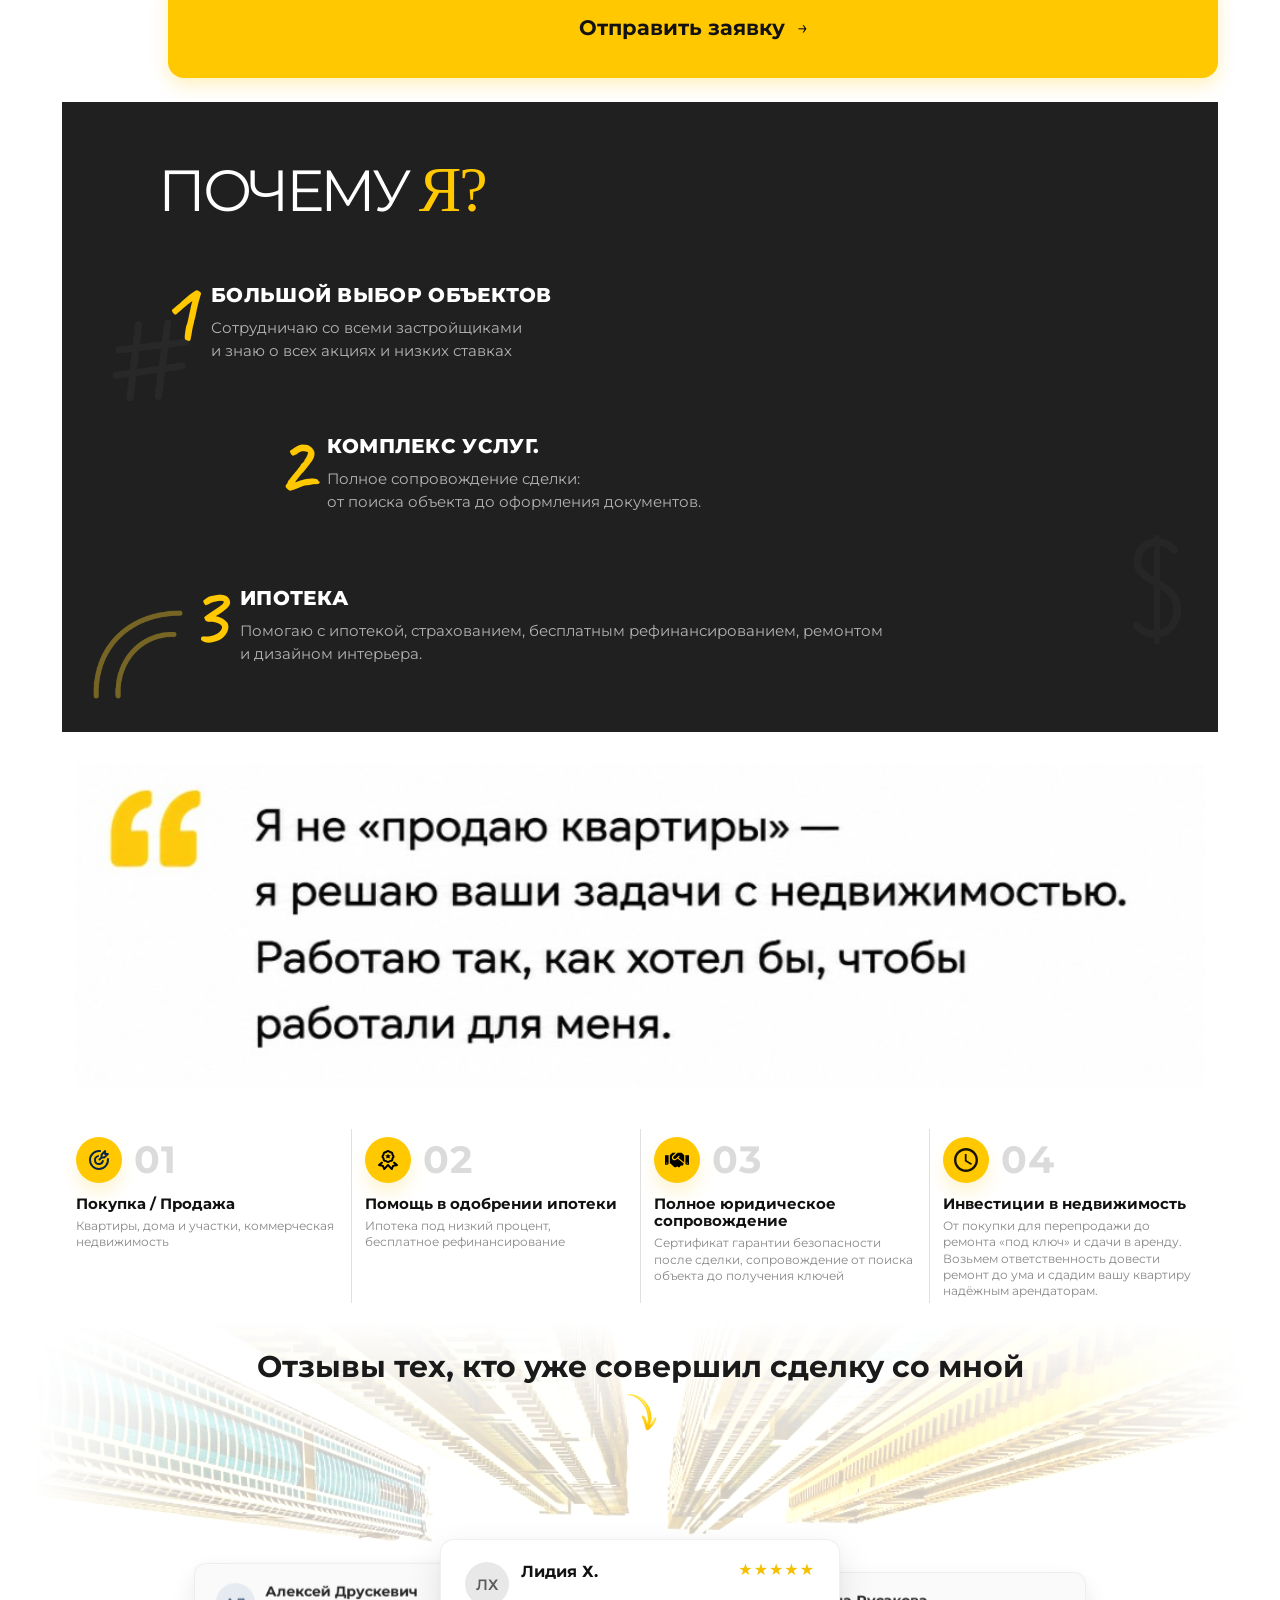
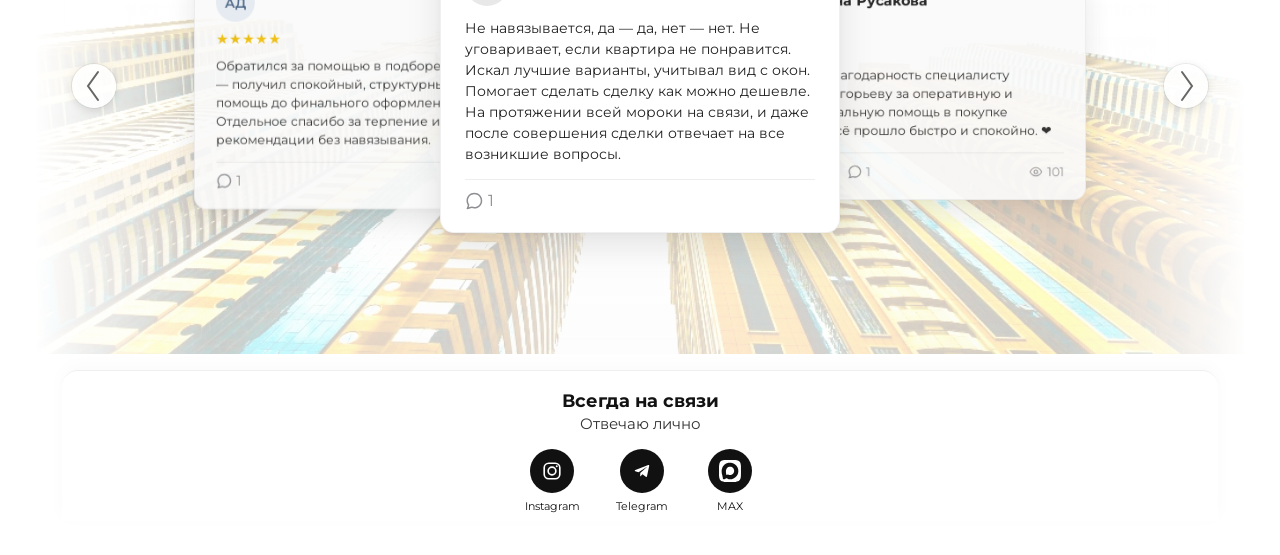
==== commit cef50260: "Implement new "Why Me?" section in index.html for enhanced user engagement; update styles in style.c" ====
--- a/index.html
+++ b/index.html
@@ -27,7 +27,7 @@
     <link rel="manifest" href="manifest.json" />
     <link rel="preconnect" href="https://fonts.bunny.net" />
     <link
-      href="https://fonts.bunny.net/css?family=montserrat:400,500,600,700,800|caveat:500,600&display=swap"
+      href="https://fonts.bunny.net/css?family=montserrat:400,500,600,700,800|caveat:500,600|marck-script:400&display=swap"
       rel="stylesheet"
     />
     <link rel="stylesheet" href="style.css" />
@@ -364,6 +364,70 @@
           </div>
         </form>
       </div>
+
+      <section
+        class="success-page__why main-page__why"
+        aria-labelledby="why-me-title"
+      >
+        <img
+          class="success-page__why-decor success-page__why-decor--hashtag"
+          src="assets/decor/why-hashtag.png?v=2"
+          alt=""
+          aria-hidden="true"
+        />
+        <img
+          class="success-page__why-decor success-page__why-decor--dollar"
+          src="assets/decor/why-dollar.png?v=2"
+          alt=""
+          aria-hidden="true"
+        />
+        <img
+          class="success-page__why-decor success-page__why-decor--arc-bl"
+          src="assets/decor/why-arc-neon.png?v=2"
+          alt=""
+          aria-hidden="true"
+        />
+
+        <h2 class="success-page__why-title" id="why-me-title">
+          ПОЧЕМУ <span>Я?</span>
+        </h2>
+
+        <div class="success-page__reasons">
+          <article class="success-page__reason success-page__reason--left">
+            <span class="success-page__reason-number">1</span>
+            <div>
+              <h3>БОЛЬШОЙ ВЫБОР ОБЪЕКТОВ</h3>
+              <p>
+                Сотрудничаю со&nbsp;всеми&nbsp;застройщиками<br />
+                и знаю о всех акциях и низких ставках
+              </p>
+            </div>
+          </article>
+
+          <article class="success-page__reason success-page__reason--right">
+            <span class="success-page__reason-number">2</span>
+            <div>
+              <h3>КОМПЛЕКС УСЛУГ.</h3>
+              <p>
+                Полное сопровождение сделки:<br />
+                от поиска объекта до оформления документов.
+              </p>
+            </div>
+          </article>
+
+          <article class="success-page__reason success-page__reason--center">
+            <span class="success-page__reason-number">3</span>
+            <div>
+              <h3>ИПОТЕКА</h3>
+              <p>
+                Помогаю с ипотекой, страхованием, бесплатным
+                рефинансированием, ремонтом<br />
+                и дизайном интерьера.
+              </p>
+            </div>
+          </article>
+        </div>
+      </section>
 
       <section class="quote-card" aria-label="Цитата специалиста">
         <img
--- a/style.css
+++ b/style.css
@@ -2309,6 +2309,7 @@
 }
 
 .success-page__why {
+  margin-top: 28px;
   position: relative;
   width: calc(100% + 56px);
   margin: 0 -28px;
@@ -2419,11 +2420,19 @@
 }
 
 .success-page__telegram {
-  margin-top: clamp(28px, 7vw, 36px);
+  position: relative;
+  width: calc(100% + 56px);
+  margin: 0 -28px;
+  padding: clamp(38px, 10vw, 58px) 24px clamp(44px, 12vw, 66px);
+  overflow: hidden;
+  color: #fff;
+  background: #202020;
+  text-align: center;
 }
 
 .success-page__while-wait {
   margin: 0 0 10px;
+  color: #fff;
   font-size: clamp(16px, 4.2vw, 19px);
   line-height: 1.35;
 }
@@ -2434,7 +2443,7 @@
 
 .success-page__subscribe {
   margin: 0;
-  color: #5a5a5a;
+  color: rgba(255, 255, 255, 0.66);
   font-size: clamp(15px, 4vw, 18px);
   line-height: 1.4;
 }
@@ -2446,6 +2455,7 @@
   padding: 0;
   list-style: none;
   text-align: left;
+  color: #fff;
   font-size: clamp(15px, 4vw, 17px);
   line-height: 1.35;
 }
@@ -2469,7 +2479,7 @@
 
 .success-page__channels-label {
   margin: 26px 0 12px;
-  color: var(--muted);
+  color: rgba(255, 255, 255, 0.66);
   font-size: 14px;
   line-height: 1.3;
 }
@@ -2487,10 +2497,10 @@
   width: 100%;
   min-height: 52px;
   padding: 12px 14px 12px 16px;
-  border: 1.5px solid var(--line);
+  border: 1.5px solid rgba(255, 255, 255, 0.14);
   border-radius: 12px;
-  background: var(--surface);
-  color: var(--ink);
+  background: rgba(255, 255, 255, 0.06);
+  color: #fff;
   font: inherit;
   font-size: clamp(14px, 3.8vw, 16px);
   font-weight: 600;
@@ -2498,7 +2508,7 @@
   text-align: left;
   text-decoration: none;
   cursor: default;
-  box-shadow: 0 2px 8px rgba(0, 0, 0, 0.035);
+  box-shadow: none;
 }
 
 .success-page__channel-name {
@@ -2570,13 +2580,27 @@
 
   .success-page__hero,
   .success-page__topic-strip,
-  .success-page__why {
+  .success-page__why,
+  .success-page__telegram {
     width: calc(100% + 88px);
     margin-inline: -44px;
   }
 
   .success-page__hero,
-  .success-page__why {
+  .success-page__why,
+  .success-page__telegram {
     padding-inline: 44px;
   }
+}
+
+.page > .main-page__why {
+  margin-top: 24px;
+}
+
+@media (min-width: 768px) {
+  .page > .main-page__why {
+    width: 100%;
+    margin: 24px 0 0;
+    padding-inline: clamp(44px, 8vw, 96px);
+  }
 }
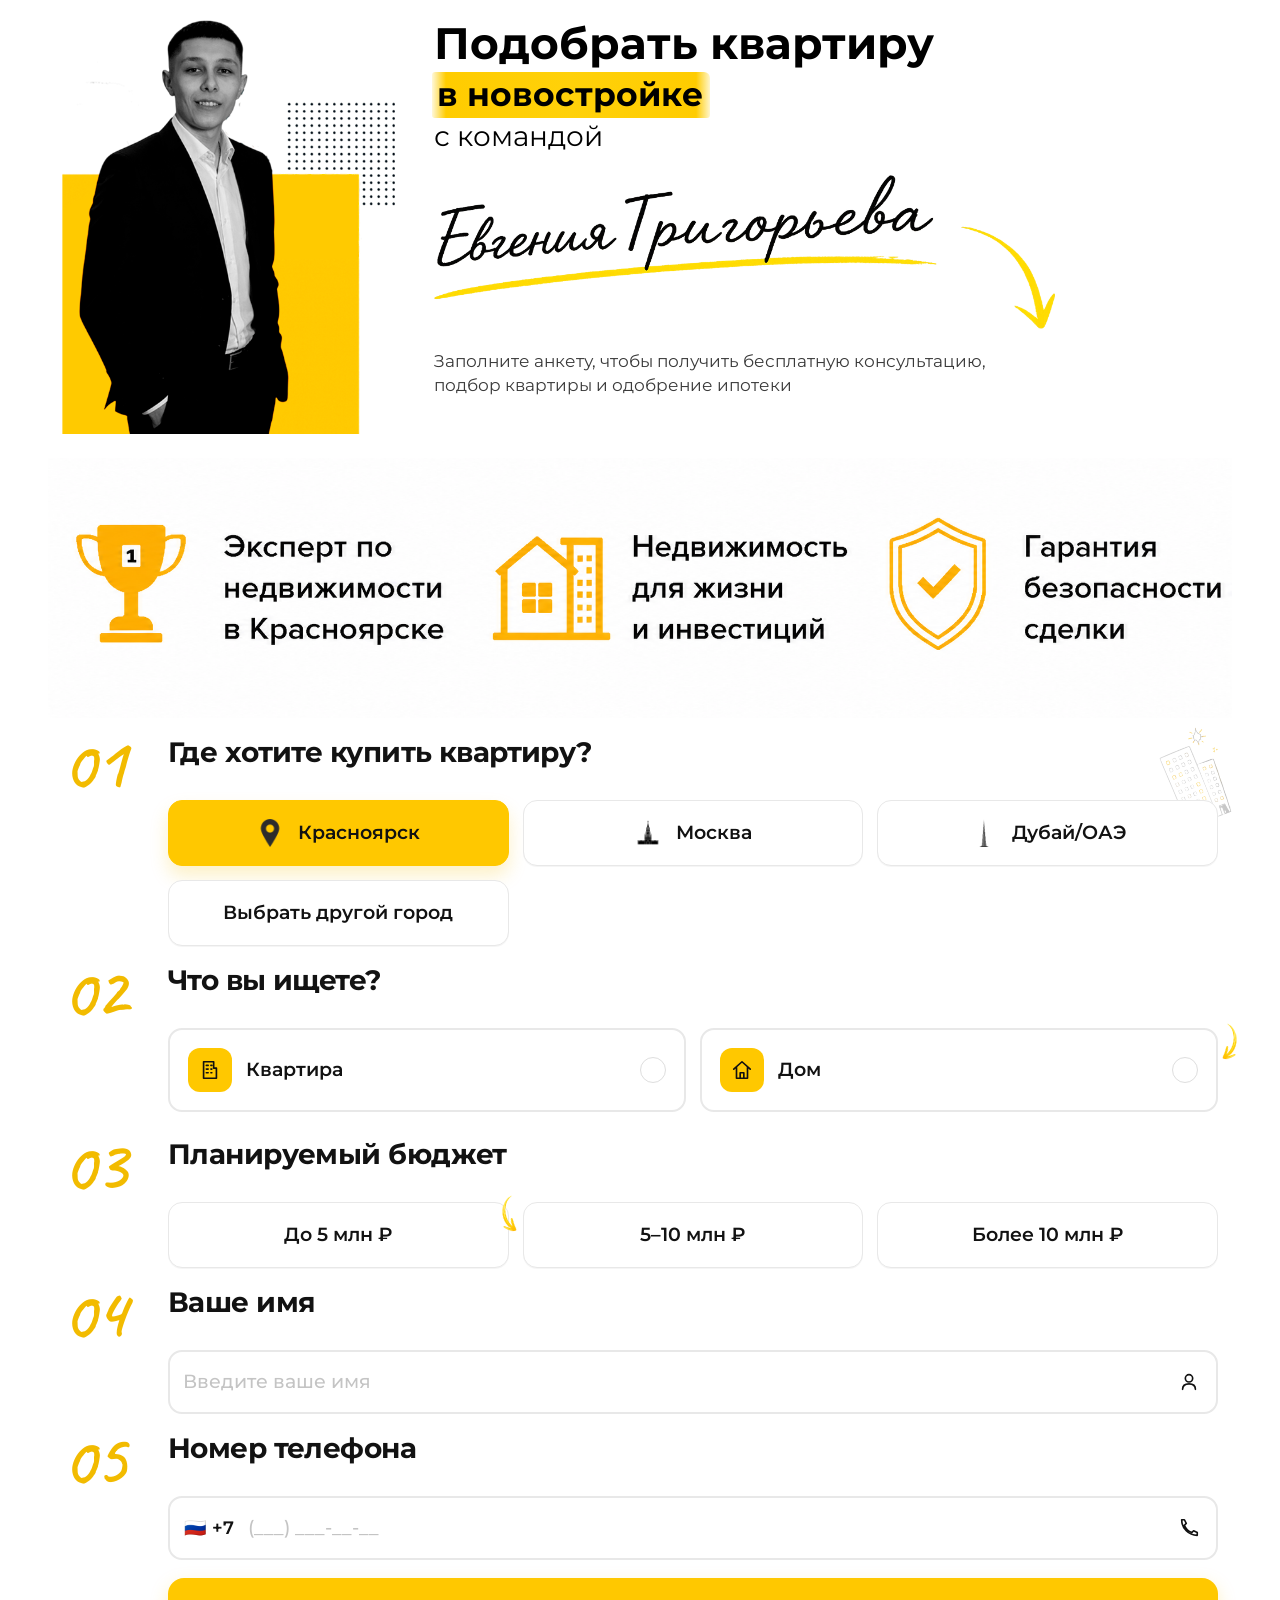
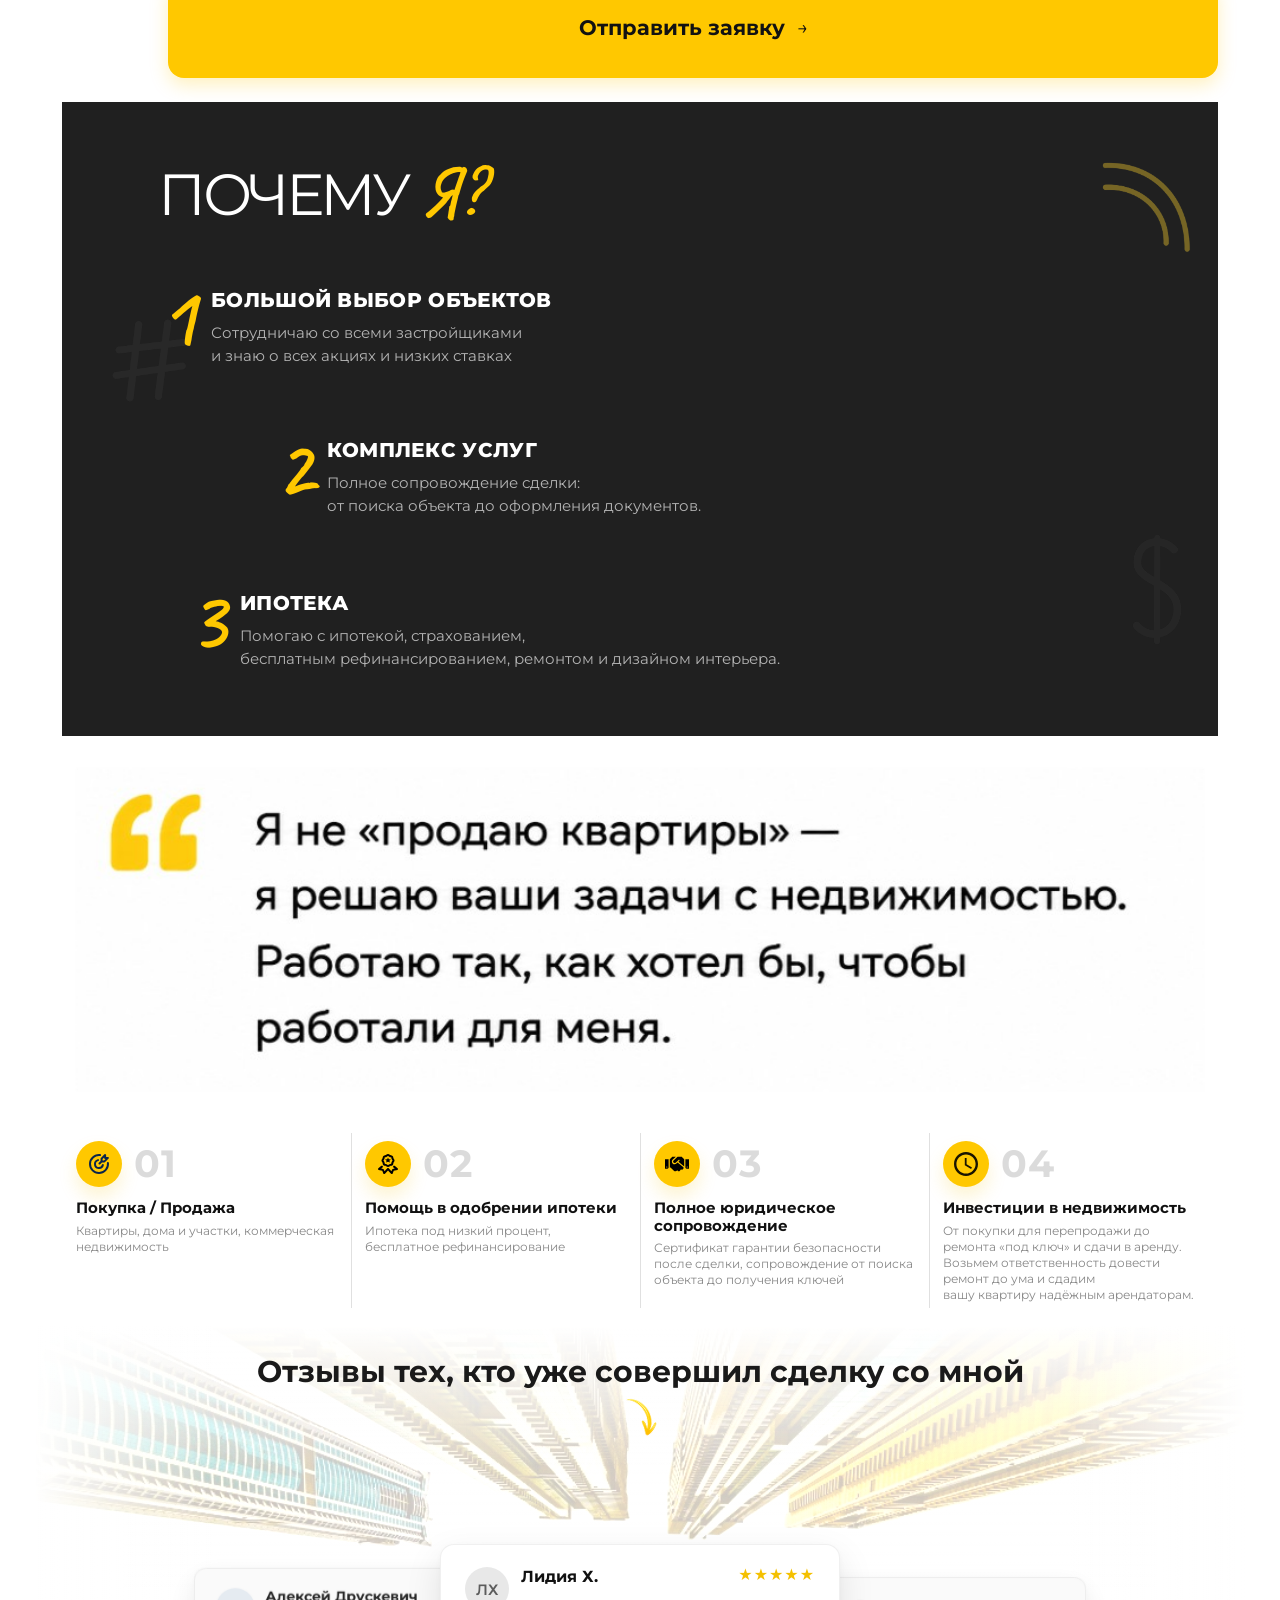
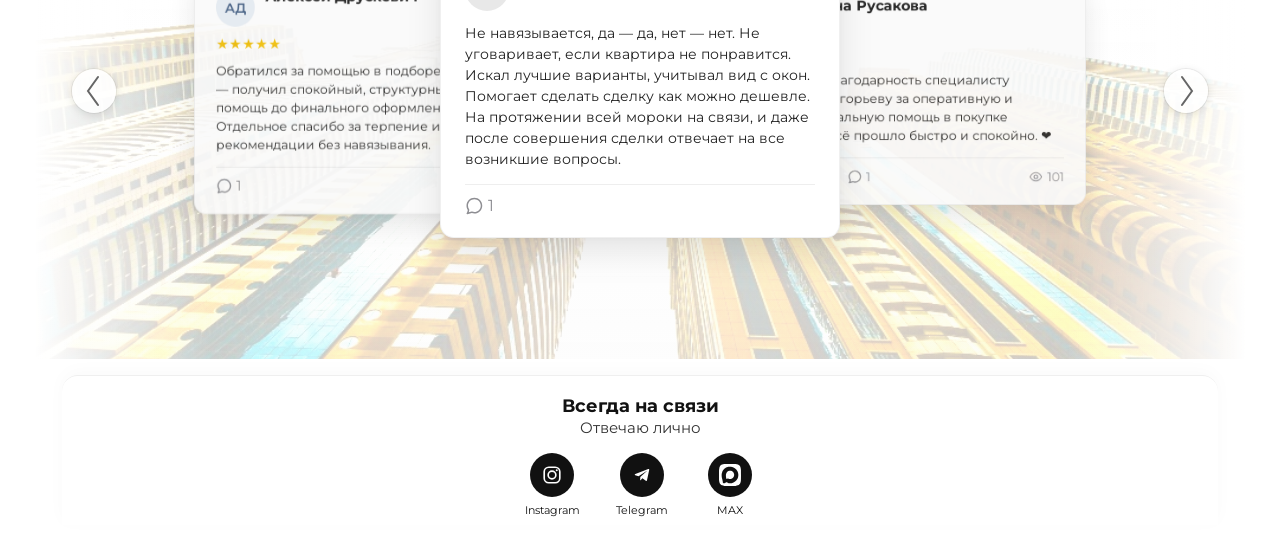
==== commit 97005fc5: "Refactor font links in index.html and success.html for consistency; update success page layout and s" ====
--- a/index.html
+++ b/index.html
@@ -27,7 +27,7 @@
     <link rel="manifest" href="manifest.json" />
     <link rel="preconnect" href="https://fonts.bunny.net" />
     <link
-      href="https://fonts.bunny.net/css?family=montserrat:400,500,600,700,800|caveat:500,600|marck-script:400&display=swap"
+      href="https://fonts.bunny.net/css?family=montserrat:400,500,600,700,800|caveat:500,600&display=swap"
       rel="stylesheet"
     />
     <link rel="stylesheet" href="style.css" />
@@ -382,7 +382,7 @@
           aria-hidden="true"
         />
         <img
-          class="success-page__why-decor success-page__why-decor--arc-bl"
+          class="success-page__why-decor success-page__why-decor--arc-tr"
           src="assets/decor/why-arc-neon.png?v=2"
           alt=""
           aria-hidden="true"
@@ -398,7 +398,9 @@
             <div>
               <h3>БОЛЬШОЙ ВЫБОР ОБЪЕКТОВ</h3>
               <p>
-                Сотрудничаю со&nbsp;всеми&nbsp;застройщиками<br />
+                <span class="success-page__reason-nowrap"
+                  >Сотрудничаю со&nbsp;всеми&nbsp;застройщиками</span
+                ><br />
                 и знаю о всех акциях и низких ставках
               </p>
             </div>
@@ -407,7 +409,7 @@
           <article class="success-page__reason success-page__reason--right">
             <span class="success-page__reason-number">2</span>
             <div>
-              <h3>КОМПЛЕКС УСЛУГ.</h3>
+              <h3>КОМПЛЕКС УСЛУГ</h3>
               <p>
                 Полное сопровождение сделки:<br />
                 от поиска объекта до оформления документов.
@@ -420,9 +422,8 @@
             <div>
               <h3>ИПОТЕКА</h3>
               <p>
-                Помогаю с ипотекой, страхованием, бесплатным
-                рефинансированием, ремонтом<br />
-                и дизайном интерьера.
+                Помогаю с ипотекой, страхованием,<br />
+                бесплатным рефинансированием, ремонтом и дизайном интерьера.
               </p>
             </div>
           </article>
@@ -519,7 +520,7 @@
               <p class="benefit__desc">
                 От покупки для перепродажи до ремонта «под ключ» и сдачи в
                 аренду. Возьмем ответственность довести ремонт до ума и сдадим
-                вашу квартиру надёжным&nbsp;арендаторам.
+                вашу&nbsp;квартиру&nbsp;надёжным&nbsp;арендаторам.
               </p>
             </div>
           </div>
--- a/style.css
+++ b/style.css
@@ -2343,11 +2343,16 @@
   opacity: 0.32;
 }
 
-.success-page__why-decor--arc-bl {
-  bottom: clamp(18px, 5vw, 30px);
-  left: 28px;
+.success-page__why-decor--arc-tr {
+  top: clamp(44px, 11vw, 58px);
+  right: clamp(10px, 4vw, 24px);
   width: clamp(68px, 20vw, 96px);
   opacity: 0.4;
+  transform: rotate(90deg);
+}
+
+.success-page__reason-nowrap {
+  white-space: nowrap;
 }
 
 .success-page__why-title {
@@ -2363,9 +2368,9 @@
 
 .success-page__why-title span {
   color: var(--yellow);
-  font-family: "Marck Script", "Segoe Script", cursive;
-  font-size: 1.1em;
-  font-weight: 400;
+  font-family: "Caveat", "Segoe Script", cursive;
+  font-size: 1.18em;
+  font-weight: 600;
   letter-spacing: -0.03em;
 }
 
@@ -2478,10 +2483,17 @@
 }
 
 .success-page__channels-label {
-  margin: 26px 0 12px;
+  margin: 26px 0 8px;
   color: rgba(255, 255, 255, 0.66);
   font-size: 14px;
   line-height: 1.3;
+}
+
+.success-page__channels-note {
+  margin: 0 0 12px;
+  color: rgba(255, 255, 255, 0.5);
+  font-size: clamp(12px, 3.2vw, 13px);
+  line-height: 1.45;
 }
 
 .success-page__channels {
@@ -2507,8 +2519,14 @@
   line-height: 1.25;
   text-align: left;
   text-decoration: none;
-  cursor: default;
+  cursor: pointer;
   box-shadow: none;
+  transition: background 0.2s ease, border-color 0.2s ease;
+}
+
+.success-page__channel:hover {
+  background: rgba(255, 255, 255, 0.1);
+  border-color: rgba(255, 255, 255, 0.22);
 }
 
 .success-page__channel-name {
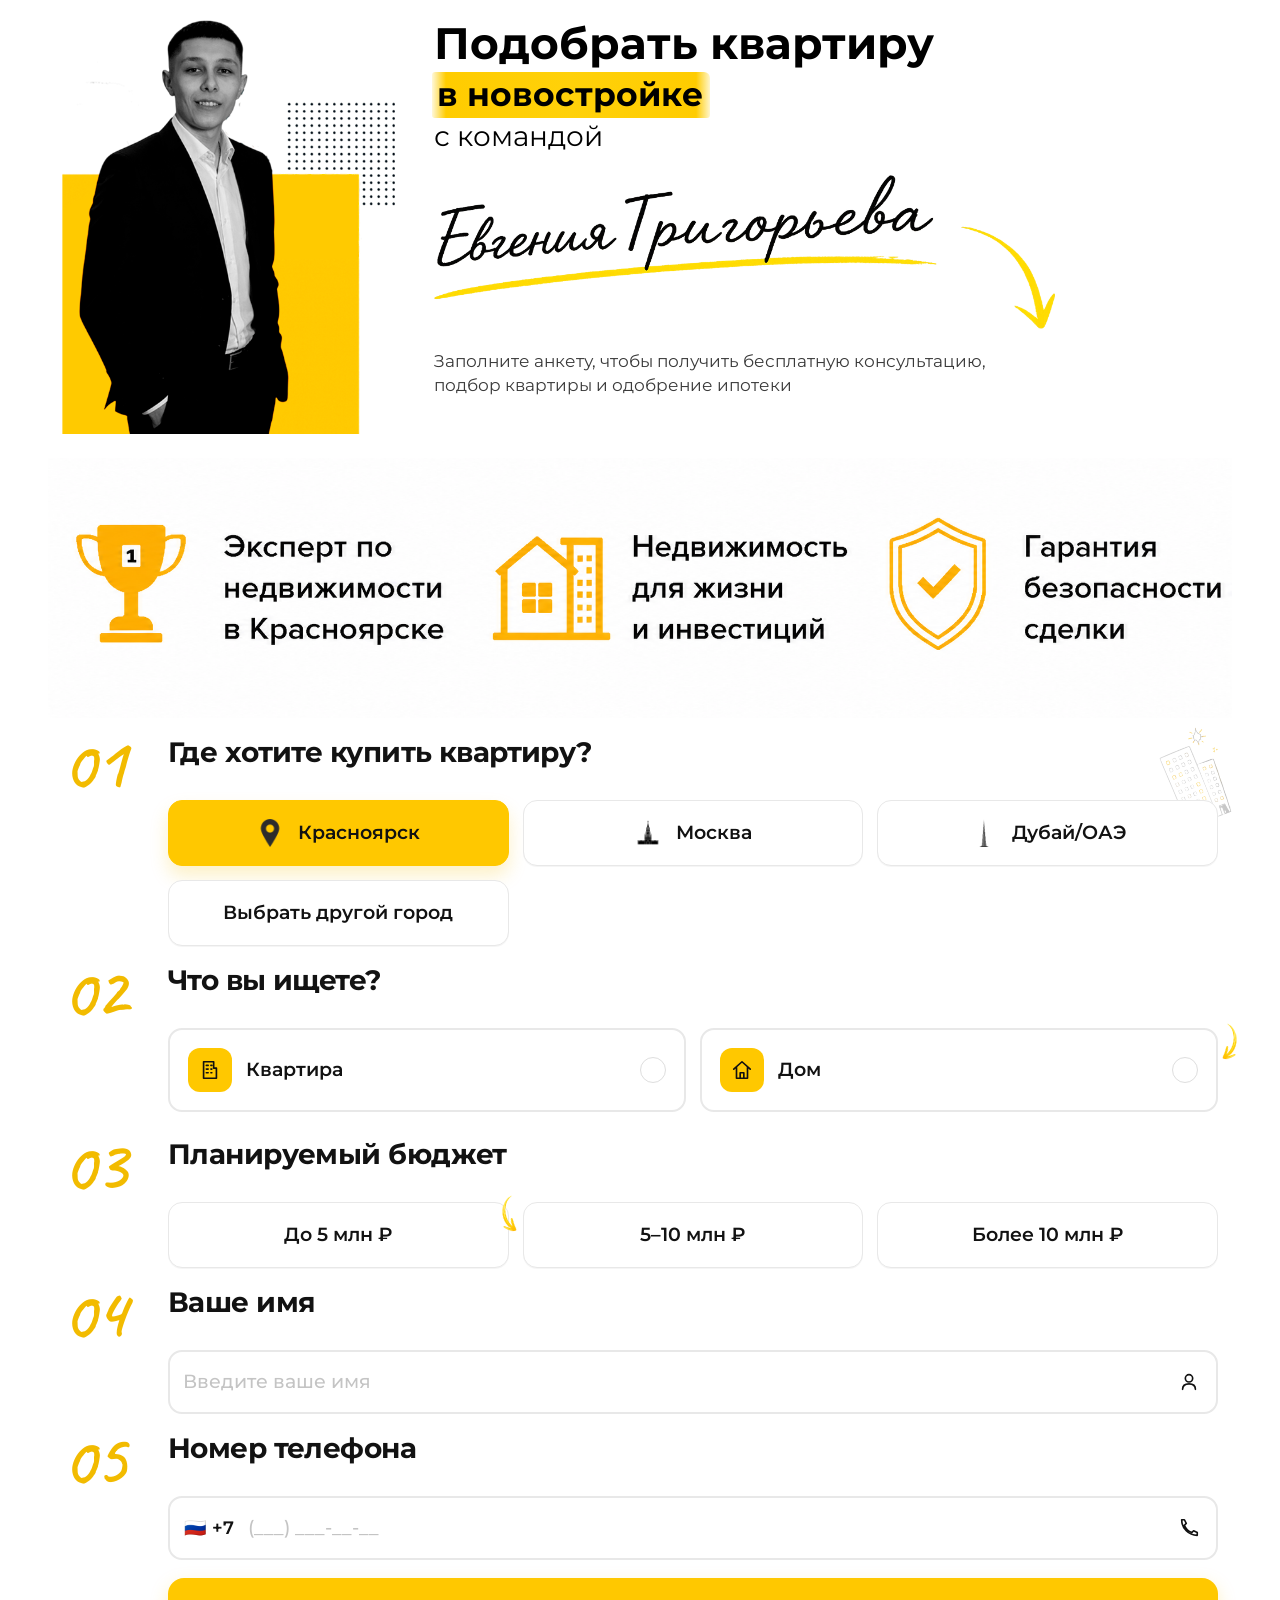
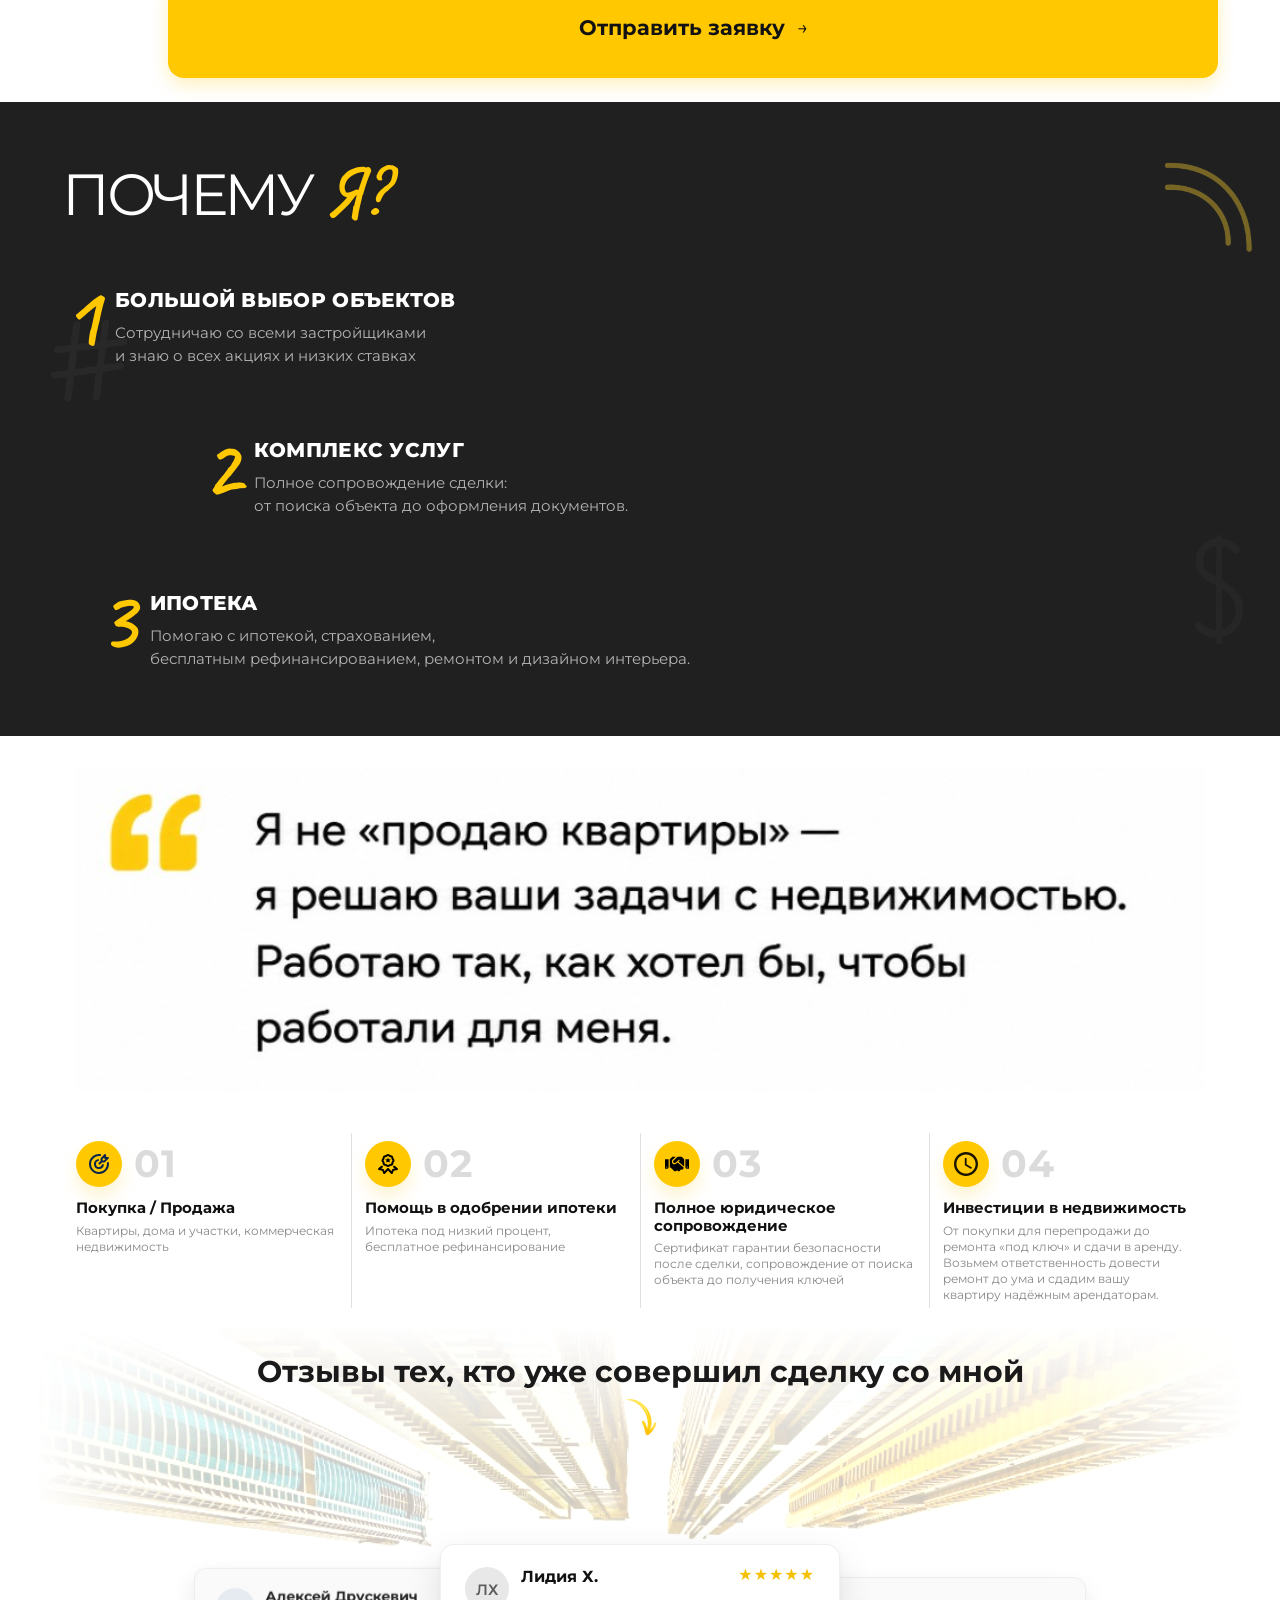
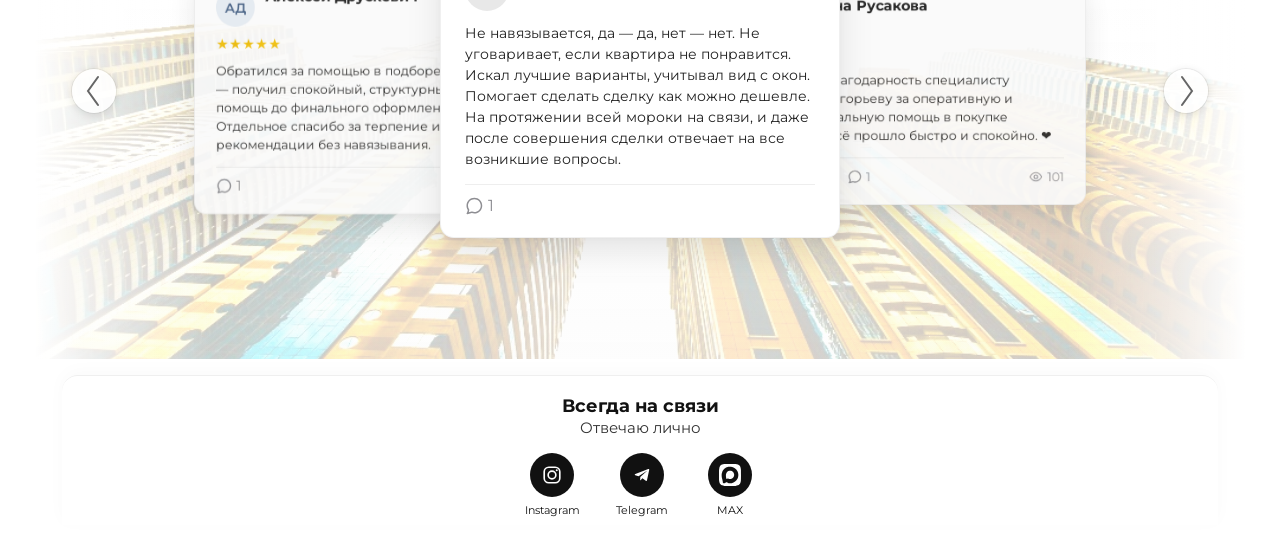
==== commit c2eb9f60: "Refactor benefit description in index.html for clarity; update grid layout and responsiveness in sty" ====
--- a/index.html
+++ b/index.html
@@ -520,7 +520,7 @@
               <p class="benefit__desc">
                 От покупки для перепродажи до ремонта «под ключ» и сдачи в
                 аренду. Возьмем ответственность довести ремонт до ума и сдадим
-                вашу&nbsp;квартиру&nbsp;надёжным&nbsp;арендаторам.
+                вашу квартиру надёжным арендаторам.
               </p>
             </div>
           </div>
--- a/style.css
+++ b/style.css
@@ -747,6 +747,8 @@
 
 .benefits {
   margin-top: 18px;
+  min-width: 0;
+  max-width: 100%;
 }
 
 .page .benefits__grid {
@@ -756,10 +758,11 @@
 
 .page .benefit {
   display: grid;
-  grid-template-columns: 128px 1fr;
+  grid-template-columns: minmax(96px, 112px) minmax(0, 1fr);
   align-items: start;
-  column-gap: 14px;
+  column-gap: 12px;
   padding: 14px 0;
+  min-width: 0;
   min-height: 0;
   border-bottom: 1px solid rgba(0, 0, 0, 0.08);
 }
@@ -775,8 +778,9 @@
 }
 
 .page .benefit__content {
-  justify-self: end;
-  text-align: right;
+  min-width: 0;
+  max-width: 100%;
+  text-align: left;
 }
 
 .page .benefit__text {
@@ -789,6 +793,8 @@
   display: grid;
   grid-template-columns: repeat(4, minmax(0, 1fr));
   gap: 0;
+  min-width: 0;
+  max-width: 100%;
 }
 
 .benefit {
@@ -847,6 +853,10 @@
   font-weight: 700;
   line-height: 1.15;
   color: #111;
+  overflow-wrap: normal;
+  word-break: normal;
+  hyphens: none;
+  -webkit-hyphens: none;
 }
 
 .benefit__desc {
@@ -855,6 +865,16 @@
   font-weight: 400;
   line-height: 1.35;
   color: #888;
+  overflow-wrap: normal;
+  word-break: normal;
+  hyphens: none;
+  -webkit-hyphens: none;
+}
+
+@media (max-width: 700px) {
+  .page .benefit__content {
+    text-align: right;
+  }
 }
 
 @media (max-width: 780px) {
@@ -880,10 +900,11 @@
 
   .benefit {
     display: grid;
-    grid-template-columns: 128px 1fr;
+    grid-template-columns: minmax(96px, 112px) minmax(0, 1fr);
     align-items: start;
     column-gap: 14px;
     padding: 14px 0;
+    min-width: 0;
     min-height: 0;
     border-bottom: 1px solid rgba(0, 0, 0, 0.08);
   }
@@ -895,8 +916,9 @@
   }
 
   .benefit__content {
+    min-width: 0;
+    max-width: 100%;
     margin-top: 0;
-    justify-self: end;
     text-align: right;
   }
 
@@ -907,6 +929,32 @@
 
   .benefit__desc {
     font-size: 11px;
+  }
+}
+
+@media (max-width: 390px) {
+  .page .benefit {
+    grid-template-columns: 88px minmax(0, 1fr);
+    column-gap: 8px;
+  }
+
+  .page .benefit__top {
+    gap: 6px;
+  }
+
+  .page .benefit__num {
+    font-size: 32px;
+  }
+
+  .page .benefit__icon {
+    width: 40px;
+    height: 40px;
+    flex: 0 0 40px;
+  }
+
+  .page .benefit__icon img {
+    width: 20px;
+    height: 20px;
   }
 }
 
@@ -1296,6 +1344,10 @@
   .page .benefit__text {
     font-size: 15px;
     line-height: 1.15;
+  }
+
+  .page .benefit:last-child {
+    padding-right: 28px;
   }
 
   .contacts {
@@ -2154,6 +2206,8 @@
 
 .success-page__content {
   width: 100%;
+  min-width: 0;
+  max-width: 100%;
   text-align: center;
 }
 
@@ -2429,10 +2483,16 @@
   width: calc(100% + 56px);
   margin: 0 -28px;
   padding: clamp(38px, 10vw, 58px) 24px clamp(44px, 12vw, 66px);
-  overflow: hidden;
+  overflow: visible;
   color: #fff;
   background: #202020;
   text-align: center;
+}
+
+.success-page__telegram img {
+  display: block;
+  max-width: 100%;
+  height: auto;
 }
 
 .success-page__while-wait {
@@ -2548,11 +2608,41 @@
   height: 18px;
 }
 
-.success-page__arrow {
+.success-page__channel-showcase {
+  display: flex;
+  flex-direction: column;
+  align-items: center;
+  width: 100%;
+  max-width: 100%;
+  margin-top: clamp(14px, 4.5vw, 22px);
+}
+
+.success-page__channel-arrow {
   display: block;
-  width: clamp(56px, 16vw, 72px);
+  flex: 0 0 auto;
+  width: clamp(48px, 14vw, 68px);
+  max-width: 68px;
   height: auto;
-  margin: 18px auto 0;
+  margin: 6px auto 8px;
+  transform: rotate(8deg);
+}
+
+.success-page__channel-preview {
+  display: block;
+  flex: 0 1 auto;
+  width: min(72%, 280px);
+  max-width: 280px;
+  margin: 0 auto;
+  overflow: hidden;
+  border-radius: 14px;
+  box-shadow: 0 12px 30px rgba(0, 0, 0, 0.3);
+}
+
+.success-page__channel-preview img {
+  display: block;
+  width: 100%;
+  max-width: 100%;
+  height: auto;
 }
 
 .success-page__author {
@@ -2589,7 +2679,17 @@
 
 @media (min-width: 768px) {
   .success-page {
+    flex-direction: column;
+    align-items: stretch;
     padding-inline: 44px;
+    padding-bottom: 0;
+    box-shadow: none;
+  }
+
+  .success-page__content {
+    flex: 1;
+    display: flex;
+    flex-direction: column;
   }
 
   .success-page__back {
@@ -2598,16 +2698,26 @@
 
   .success-page__hero,
   .success-page__topic-strip,
-  .success-page__why,
   .success-page__telegram {
-    width: calc(100% + 88px);
-    margin-inline: -44px;
-  }
-
-  .success-page__hero,
-  .success-page__why,
-  .success-page__telegram {
-    padding-inline: 44px;
+    width: 100vw;
+    max-width: 100vw;
+    margin-left: calc(50% - 50vw);
+    margin-right: calc(50% - 50vw);
+    padding-inline: max(44px, calc((100vw - min(100vw, 620px)) / 2 + 44px));
+  }
+
+  .success-page__author {
+    flex: 1;
+    width: 100vw;
+    max-width: 100vw;
+    margin-top: 0;
+    margin-left: calc(50% - 50vw);
+    margin-right: calc(50% - 50vw);
+    padding-inline: max(44px, calc((100vw - min(100vw, 620px)) / 2 + 44px));
+    padding-top: 18px;
+    padding-bottom: 32px;
+    border-top: 0;
+    background: #fff;
   }
 }
 
@@ -2617,8 +2727,11 @@
 
 @media (min-width: 768px) {
   .page > .main-page__why {
-    width: 100%;
-    margin: 24px 0 0;
-    padding-inline: clamp(44px, 8vw, 96px);
+    width: 100vw;
+    max-width: 100vw;
+    margin-top: 24px;
+    margin-left: calc(50% - 50vw);
+    margin-right: calc(50% - 50vw);
+    padding-inline: calc((100vw - min(100vw, 1200px)) / 2 + 22px);
   }
 }
